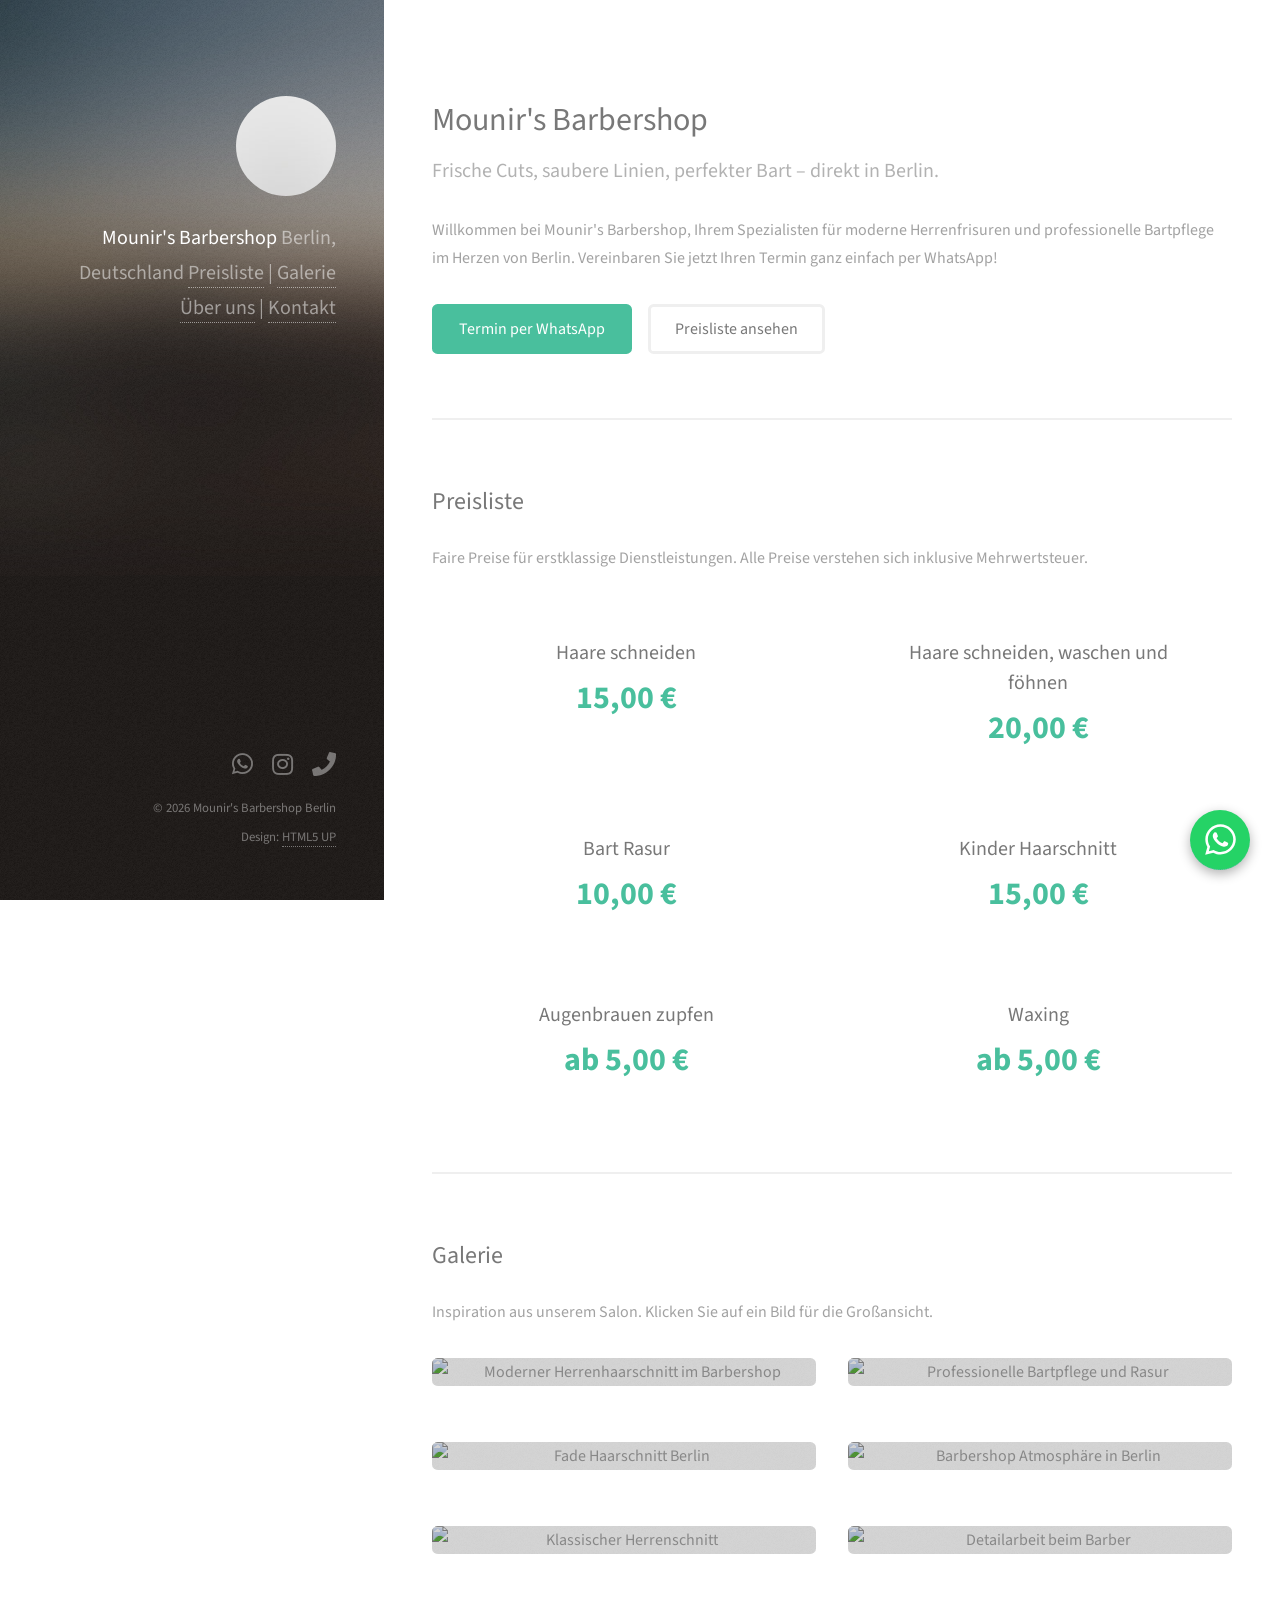
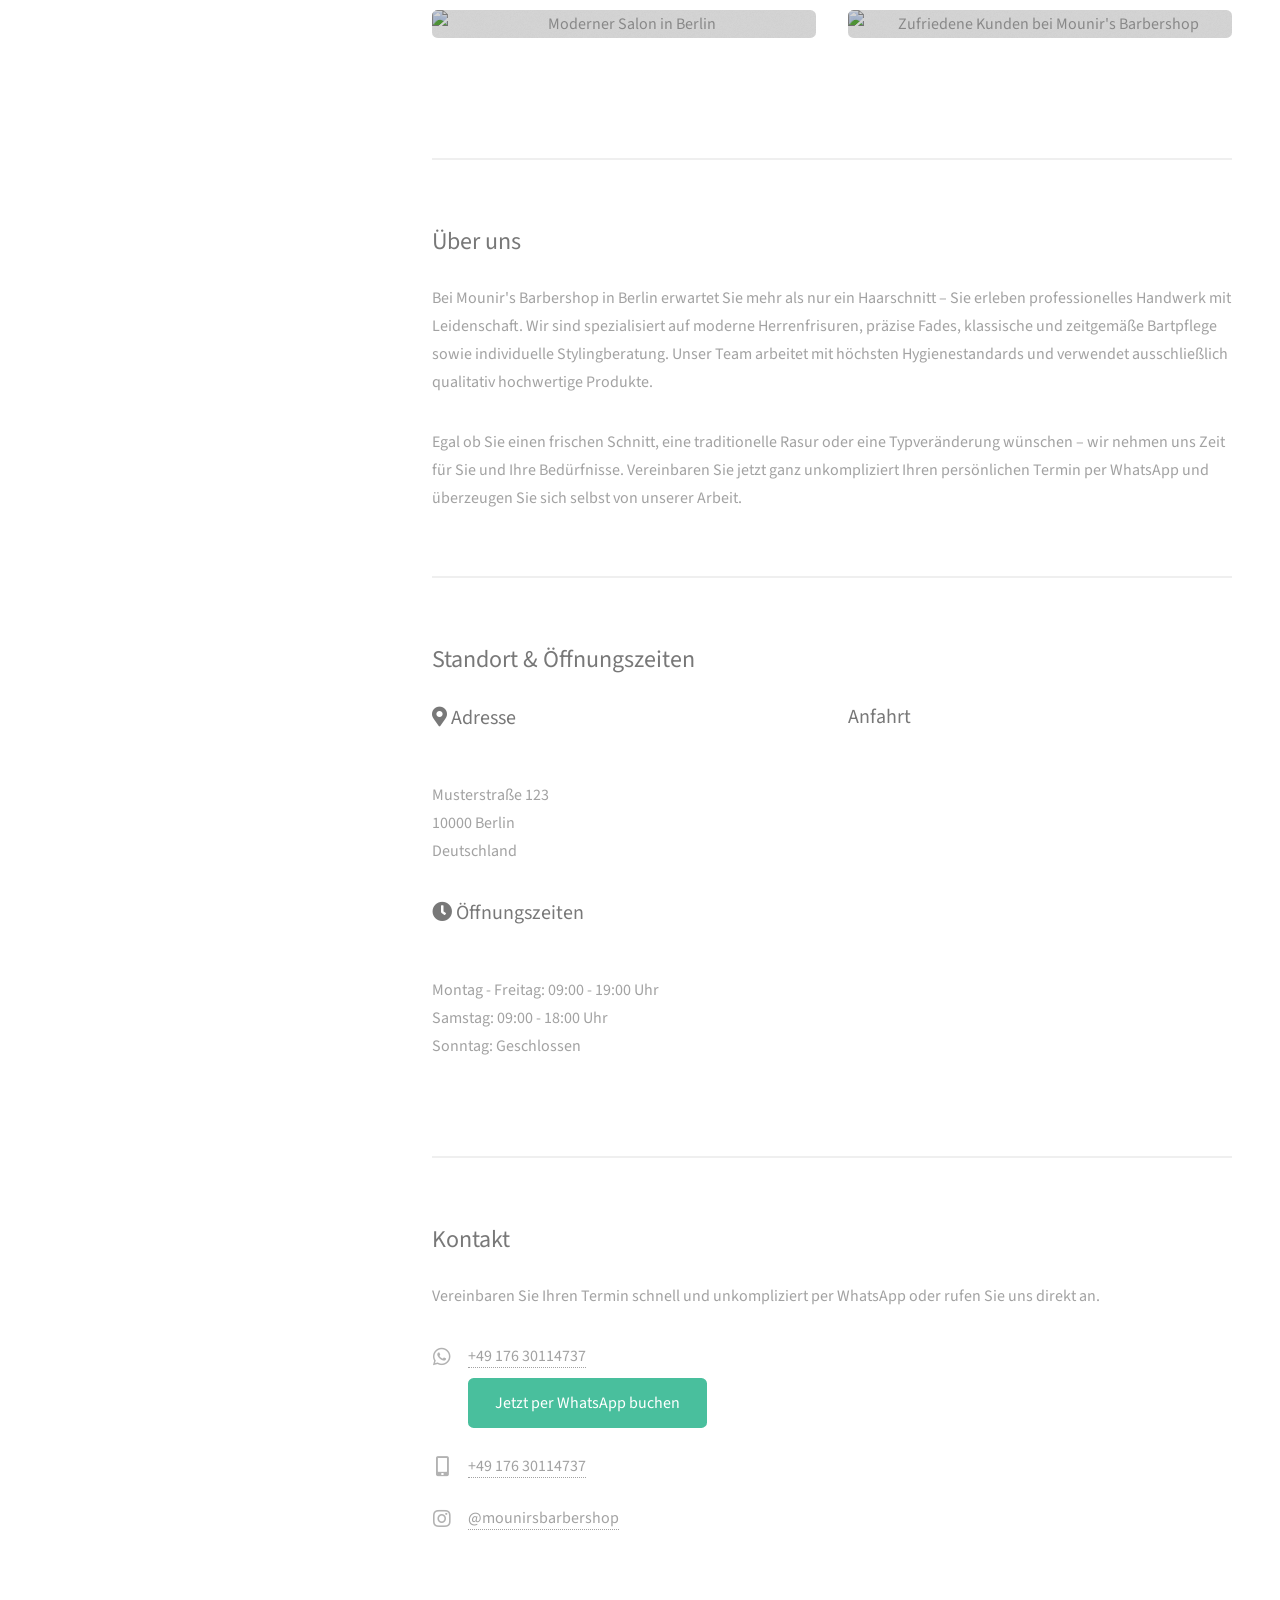
==== html5up-strata/index.html @ 5b87b149 "commit 1" ====
<!DOCTYPE HTML>
<!--
	Strata by HTML5 UP
	html5up.net | @ajlkn
	Free for personal and commercial use under the CCA 3.0 license (html5up.net/license)
-->
<html>
	<head>
		<title>Mounir's Barbershop Berlin | Herrenfriseur & Bartpflege</title>
		<meta charset="utf-8" />
		<meta name="viewport" content="width=device-width, initial-scale=1, user-scalable=no" />
		<meta name="description" content="Mounir's Barbershop in Berlin – Haarschnitt, Fade, Bart Rasur, Augenbrauen & Waxing. Termin bequem per WhatsApp buchen." />
		<link rel="stylesheet" href="assets/css/main.css" />
		<style>
			/* Floating WhatsApp Button */
			.whatsapp-float {
				position: fixed;
				bottom: 30px;
				right: 30px;
				width: 60px;
				height: 60px;
				background-color: #25D366;
				border-radius: 50%;
				box-shadow: 0 4px 12px rgba(0,0,0,0.3);
				display: flex;
				align-items: center;
				justify-content: center;
				z-index: 1000;
				transition: transform 0.3s ease, box-shadow 0.3s ease;
				text-decoration: none;
			}
			.whatsapp-float:hover {
				transform: scale(1.1);
				box-shadow: 0 6px 16px rgba(0,0,0,0.4);
			}
			.whatsapp-float svg {
				width: 35px;
				height: 35px;
				fill: white;
			}
			@media screen and (max-width: 480px) {
				.whatsapp-float {
					bottom: 20px;
					right: 20px;
					width: 55px;
					height: 55px;
				}
				.whatsapp-float svg {
					width: 30px;
					height: 30px;
				}
			}

			/* Lightbox Styles */
			.lightbox {
				display: none;
				position: fixed;
				top: 0;
				left: 0;
				width: 100%;
				height: 100%;
				background-color: rgba(0, 0, 0, 0.95);
				z-index: 9999;
				align-items: center;
				justify-content: center;
			}
			.lightbox.active {
				display: flex;
			}
			.lightbox-content {
				position: relative;
				max-width: 90%;
				max-height: 90%;
			}
			.lightbox-content img {
				width: 100%;
				height: auto;
				max-height: 90vh;
				object-fit: contain;
			}
			.lightbox-close {
				position: absolute;
				top: 20px;
				right: 30px;
				font-size: 40px;
				color: white;
				cursor: pointer;
				z-index: 10000;
				background: none;
				border: none;
				padding: 0;
				line-height: 1;
			}
			.lightbox-close:hover {
				color: #ccc;
			}
			.lightbox-prev, .lightbox-next {
				position: absolute;
				top: 50%;
				transform: translateY(-50%);
				font-size: 40px;
				color: white;
				cursor: pointer;
				background: rgba(0,0,0,0.5);
				border: none;
				padding: 10px 15px;
				z-index: 10000;
			}
			.lightbox-prev:hover, .lightbox-next:hover {
				background: rgba(0,0,0,0.8);
			}
			.lightbox-prev {
				left: 20px;
			}
			.lightbox-next {
				right: 20px;
			}

			/* Price Cards */
			.price-grid {
				display: grid;
				grid-template-columns: repeat(auto-fit, minmax(280px, 1fr));
				gap: 1.5rem;
				margin-top: 2rem;
			}
			.price-card {
				background: rgba(255,255,255,0.05);
				border: 2px solid rgba(255,255,255,0.1);
				padding: 2rem;
				border-radius: 8px;
				transition: transform 0.3s ease, border-color 0.3s ease;
				text-align: center;
			}
			.price-card:hover {
				transform: translateY(-5px);
				border-color: rgba(255,255,255,0.3);
			}
			.price-card h3 {
				margin-bottom: 1rem;
				font-size: 1.25rem;
			}
			.price-card .price {
				font-size: 2rem;
				font-weight: bold;
				color: #49bf9d;
				margin-top: 0.5rem;
			}

			/* Gallery clickable */
			.gallery-item {
				cursor: pointer;
				transition: opacity 0.3s ease;
			}
			.gallery-item:hover {
				opacity: 0.8;
			}
		</style>
	</head>
	<body class="is-preload">

		<!-- Header -->
			<header id="header">
				<div class="inner">
					<a href="#hero" class="image avatar"><img src="images/avatar.jpg" alt="Mounir's Barbershop Logo" /></a>
					<h1><strong>Mounir's Barbershop</strong><br />
					Berlin, Deutschland<br />
					<a href="#preisliste">Preisliste</a> | <a href="#galerie">Galerie</a><br />
					<a href="#ueber-uns">Über uns</a> | <a href="#kontakt">Kontakt</a></h1>
				</div>
			</header>

		<!-- Main -->
			<div id="main">

				<!-- Hero -->
					<section id="hero">
						<header class="major">
							<h2>Mounir's Barbershop</h2>
							<p>Frische Cuts, saubere Linien, perfekter Bart – direkt in Berlin.</p>
						</header>
						<p>Willkommen bei Mounir's Barbershop, Ihrem Spezialisten für moderne Herrenfrisuren und professionelle Bartpflege im Herzen von Berlin. Vereinbaren Sie jetzt Ihren Termin ganz einfach per WhatsApp!</p>
						<ul class="actions">
							<li><a href="https://wa.me/4917630114737?text=Hallo%2C%20ich%20m%C3%B6chte%20einen%20Termin%20bei%20Mounir%27s%20Barbershop%20buchen.%20Bitte%20schlagen%20Sie%20mir%20freie%20Zeiten%20vor." class="button primary" target="_blank" rel="noopener noreferrer">Termin per WhatsApp</a></li>
							<li><a href="#preisliste" class="button">Preisliste ansehen</a></li>
						</ul>
					</section>

			<!-- Preisliste -->
					<section id="preisliste">
						<h2>Preisliste</h2>
						<p>Faire Preise für erstklassige Dienstleistungen. Alle Preise verstehen sich inklusive Mehrwertsteuer.</p>
						<div class="price-grid">
							<div class="price-card">
								<h3>Haare schneiden</h3>
								<div class="price">15,00 €</div>
							</div>
							<div class="price-card">
								<h3>Haare schneiden, waschen und föhnen</h3>
								<div class="price">20,00 €</div>
							</div>
							<div class="price-card">
								<h3>Bart Rasur</h3>
								<div class="price">10,00 €</div>
							</div>
							<div class="price-card">
								<h3>Kinder Haarschnitt</h3>
								<div class="price">15,00 €</div>
							</div>
							<div class="price-card">
								<h3>Augenbrauen zupfen</h3>
								<div class="price">ab 5,00 €</div>
							</div>
							<div class="price-card">
								<h3>Waxing</h3>
								<div class="price">ab 5,00 €</div>
							</div>
						</div>
					</section>

				<!-- Galerie -->
					<section id="galerie">
						<h2>Galerie</h2>
						<p>Inspiration aus unserem Salon. Klicken Sie auf ein Bild für die Großansicht.</p>
						<div class="row">
							<article class="col-6 col-12-xsmall work-item">
								<div class="image fit thumb gallery-item" data-gallery-index="0">
									<img src="images/gallery-1.jpg" alt="Moderner Herrenhaarschnitt im Barbershop" />
								</div>
							</article>
							<article class="col-6 col-12-xsmall work-item">
								<div class="image fit thumb gallery-item" data-gallery-index="1">
									<img src="images/gallery-2.jpg" alt="Professionelle Bartpflege und Rasur" />
								</div>
							</article>
							<article class="col-6 col-12-xsmall work-item">
								<div class="image fit thumb gallery-item" data-gallery-index="2">
									<img src="images/gallery-3.jpg" alt="Fade Haarschnitt Berlin" />
								</div>
							</article>
							<article class="col-6 col-12-xsmall work-item">
								<div class="image fit thumb gallery-item" data-gallery-index="3">
									<img src="images/gallery-4.jpg" alt="Barbershop Atmosphäre in Berlin" />
								</div>
							</article>
							<article class="col-6 col-12-xsmall work-item">
								<div class="image fit thumb gallery-item" data-gallery-index="4">
									<img src="images/gallery-5.jpg" alt="Klassischer Herrenschnitt" />
								</div>
							</article>
							<article class="col-6 col-12-xsmall work-item">
								<div class="image fit thumb gallery-item" data-gallery-index="5">
									<img src="images/gallery-6.jpg" alt="Detailarbeit beim Barber" />
								</div>
							</article>
							<article class="col-6 col-12-xsmall work-item">
								<div class="image fit thumb gallery-item" data-gallery-index="6">
									<img src="images/gallery-7.jpg" alt="Moderner Salon in Berlin" />
								</div>
							</article>
							<article class="col-6 col-12-xsmall work-item">
								<div class="image fit thumb gallery-item" data-gallery-index="7">
									<img src="images/gallery-8.jpg" alt="Zufriedene Kunden bei Mounir's Barbershop" />
								</div>
							</article>
						</div>
					</section>

			<!-- Über uns -->
					<section id="ueber-uns">
						<h2>Über uns</h2>
						<p>Bei Mounir's Barbershop in Berlin erwartet Sie mehr als nur ein Haarschnitt – Sie erleben professionelles Handwerk mit Leidenschaft. Wir sind spezialisiert auf moderne Herrenfrisuren, präzise Fades, klassische und zeitgemäße Bartpflege sowie individuelle Stylingberatung. Unser Team arbeitet mit höchsten Hygienestandards und verwendet ausschließlich qualitativ hochwertige Produkte.</p>
						<p>Egal ob Sie einen frischen Schnitt, eine traditionelle Rasur oder eine Typveränderung wünschen – wir nehmen uns Zeit für Sie und Ihre Bedürfnisse. Vereinbaren Sie jetzt ganz unkompliziert Ihren persönlichen Termin per WhatsApp und überzeugen Sie sich selbst von unserer Arbeit.</p>
					</section>

				<!-- Standort & Öffnungszeiten -->
					<section id="standort">
						<h2>Standort & Öffnungszeiten</h2>
						<div class="row">
							<div class="col-6 col-12-small">
								<h3><i class="icon solid fa-map-marker-alt"></i> Adresse</h3>
								<p>
									<!-- TODO: Adresse hier einfügen --><br />
									Musterstraße 123<br />
									10000 Berlin<br />
									Deutschland
								</p>
								<h3><i class="icon solid fa-clock"></i> Öffnungszeiten</h3>
								<p>
									<!-- TODO: Öffnungszeiten hier einfügen --><br />
									Montag - Freitag: 09:00 - 19:00 Uhr<br />
									Samstag: 09:00 - 18:00 Uhr<br />
									Sonntag: Geschlossen
								</p>
							</div>
							<div class="col-6 col-12-small">
								<h3>Anfahrt</h3>
								<!-- TODO: Google Maps iframe src hier einfügen -->
								<iframe 
									src="" 
									width="100%" 
									height="300" 
									style="border:0;" 
									allowfullscreen="" 
									loading="lazy" 
									referrerpolicy="no-referrer-when-downgrade">
								</iframe>
							</div>
						</div>
					</section>

			<!-- Kontakt -->
					<section id="kontakt">
						<h2>Kontakt</h2>
						<p>Vereinbaren Sie Ihren Termin schnell und unkompliziert per WhatsApp oder rufen Sie uns direkt an.</p>
						<div class="row">
							<div class="col-12">
								<ul class="labeled-icons">
									<li>
										<h3 class="icon brands fa-whatsapp"><span class="label">WhatsApp</span></h3>
										<a href="https://wa.me/4917630114737?text=Hallo%2C%20ich%20m%C3%B6chte%20einen%20Termin%20bei%20Mounir%27s%20Barbershop%20buchen.%20Bitte%20schlagen%20Sie%20mir%20freie%20Zeiten%20vor." target="_blank" rel="noopener noreferrer">+49 176 30114737</a>
										<br />
										<a href="https://wa.me/4917630114737?text=Hallo%2C%20ich%20m%C3%B6chte%20einen%20Termin%20bei%20Mounir%27s%20Barbershop%20buchen.%20Bitte%20schlagen%20Sie%20mir%20freie%20Zeiten%20vor." class="button primary" target="_blank" rel="noopener noreferrer" style="margin-top: 0.5rem;">Jetzt per WhatsApp buchen</a>
									</li>
									<li>
										<h3 class="icon solid fa-mobile-alt"><span class="label">Telefon</span></h3>
										<a href="tel:+4917630114737">+49 176 30114737</a>
									</li>
									<li>
										<h3 class="icon brands fa-instagram"><span class="label">Instagram</span></h3>
										<a href="#" target="_blank" rel="noopener noreferrer">@mounirsbarbershop</a>
										<!-- TODO: Instagram-Link einfügen -->
									</li>
								</ul>
							</div>
						</div>
					</section>

				<!-- Four -->
				<!--
					<section id="four">
						<h2>Elements</h2>

						<section>
							<h4>Text</h4>
							<p>This is <b>bold</b> and this is <strong>strong</strong>. This is <i>italic</i> and this is <em>emphasized</em>.
							This is <sup>superscript</sup> text and this is <sub>subscript</sub> text.
							This is <u>underlined</u> and this is code: <code>for (;;) { ... }</code>. Finally, <a href="#">this is a link</a>.</p>
							<hr />
							<header>
								<h4>Heading with a Subtitle</h4>
								<p>Lorem ipsum dolor sit amet nullam id egestas urna aliquam</p>
							</header>
							<p>Nunc lacinia ante nunc ac lobortis. Interdum adipiscing gravida odio porttitor sem non mi integer non faucibus ornare mi ut ante amet placerat aliquet. Volutpat eu sed ante lacinia sapien lorem accumsan varius montes viverra nibh in adipiscing blandit tempus accumsan.</p>
							<header>
								<h5>Heading with a Subtitle</h5>
								<p>Lorem ipsum dolor sit amet nullam id egestas urna aliquam</p>
							</header>
							<p>Nunc lacinia ante nunc ac lobortis. Interdum adipiscing gravida odio porttitor sem non mi integer non faucibus ornare mi ut ante amet placerat aliquet. Volutpat eu sed ante lacinia sapien lorem accumsan varius montes viverra nibh in adipiscing blandit tempus accumsan.</p>
							<hr />
							<h2>Heading Level 2</h2>
							<h3>Heading Level 3</h3>
							<h4>Heading Level 4</h4>
							<h5>Heading Level 5</h5>
							<h6>Heading Level 6</h6>
							<hr />
							<h5>Blockquote</h5>
							<blockquote>Fringilla nisl. Donec accumsan interdum nisi, quis tincidunt felis sagittis eget tempus euismod. Vestibulum ante ipsum primis in faucibus vestibulum. Blandit adipiscing eu felis iaculis volutpat ac adipiscing accumsan faucibus. Vestibulum ante ipsum primis in faucibus lorem ipsum dolor sit amet nullam adipiscing eu felis.</blockquote>
							<h5>Preformatted</h5>
							<pre><code>i = 0;

while (!deck.isInOrder()) {
print 'Iteration ' + i;
deck.shuffle();
i++;
}

print 'It took ' + i + ' iterations to sort the deck.';</code></pre>
						</section>

						<section>
							<h4>Lists</h4>
							<div class="row">
								<div class="col-6 col-12-xsmall">
									<h5>Unordered</h5>
									<ul>
										<li>Dolor pulvinar etiam magna etiam.</li>
										<li>Sagittis adipiscing lorem eleifend.</li>
										<li>Felis enim feugiat dolore viverra.</li>
									</ul>
									<h5>Alternate</h5>
									<ul class="alt">
										<li>Dolor pulvinar etiam magna etiam.</li>
										<li>Sagittis adipiscing lorem eleifend.</li>
										<li>Felis enim feugiat dolore viverra.</li>
									</ul>
								</div>
								<div class="col-6 col-12-xsmall">
									<h5>Ordered</h5>
									<ol>
										<li>Dolor pulvinar etiam magna etiam.</li>
										<li>Etiam vel felis at lorem sed viverra.</li>
										<li>Felis enim feugiat dolore viverra.</li>
										<li>Dolor pulvinar etiam magna etiam.</li>
										<li>Etiam vel felis at lorem sed viverra.</li>
										<li>Felis enim feugiat dolore viverra.</li>
									</ol>
									<h5>Icons</h5>
									<ul class="icons">
										<li><a href="#" class="icon brands fa-twitter"><span class="label">Twitter</span></a></li>
										<li><a href="#" class="icon brands fa-facebook-f"><span class="label">Facebook</span></a></li>
										<li><a href="#" class="icon brands fa-instagram"><span class="label">Instagram</span></a></li>
										<li><a href="#" class="icon brands fa-github"><span class="label">Github</span></a></li>
										<li><a href="#" class="icon brands fa-dribbble"><span class="label">Dribbble</span></a></li>
										<li><a href="#" class="icon brands fa-tumblr"><span class="label">Tumblr</span></a></li>
									</ul>
								</div>
							</div>
							<h5>Actions</h5>
							<ul class="actions">
								<li><a href="#" class="button primary">Default</a></li>
								<li><a href="#" class="button">Default</a></li>
							</ul>
							<ul class="actions small">
								<li><a href="#" class="button primary small">Small</a></li>
								<li><a href="#" class="button small">Small</a></li>
							</ul>
							<div class="row">
								<div class="col-6 col-12-small">
									<ul class="actions stacked">
										<li><a href="#" class="button primary">Default</a></li>
										<li><a href="#" class="button">Default</a></li>
									</ul>
								</div>
								<div class="col-6 col-12-small">
									<ul class="actions stacked">
										<li><a href="#" class="button primary small">Small</a></li>
										<li><a href="#" class="button small">Small</a></li>
									</ul>
								</div>
								<div class="col-6 col-12-small">
									<ul class="actions stacked">
										<li><a href="#" class="button primary fit">Default</a></li>
										<li><a href="#" class="button fit">Default</a></li>
									</ul>
								</div>
								<div class="col-6 col-12-small">
									<ul class="actions stacked">
										<li><a href="#" class="button primary small fit">Small</a></li>
										<li><a href="#" class="button small fit">Small</a></li>
									</ul>
								</div>
							</div>
						</section>

						<section>
							<h4>Table</h4>
							<h5>Default</h5>
							<div class="table-wrapper">
								<table>
									<thead>
										<tr>
											<th>Name</th>
											<th>Description</th>
											<th>Price</th>
										</tr>
									</thead>
									<tbody>
										<tr>
											<td>Item One</td>
											<td>Ante turpis integer aliquet porttitor.</td>
											<td>29.99</td>
										</tr>
										<tr>
											<td>Item Two</td>
											<td>Vis ac commodo adipiscing arcu aliquet.</td>
											<td>19.99</td>
										</tr>
										<tr>
											<td>Item Three</td>
											<td> Morbi faucibus arcu accumsan lorem.</td>
											<td>29.99</td>
										</tr>
										<tr>
											<td>Item Four</td>
											<td>Vitae integer tempus condimentum.</td>
											<td>19.99</td>
										</tr>
										<tr>
											<td>Item Five</td>
											<td>Ante turpis integer aliquet porttitor.</td>
											<td>29.99</td>
										</tr>
									</tbody>
									<tfoot>
										<tr>
											<td colspan="2"></td>
											<td>100.00</td>
										</tr>
									</tfoot>
								</table>
							</div>

							<h5>Alternate</h5>
							<div class="table-wrapper">
								<table class="alt">
									<thead>
										<tr>
											<th>Name</th>
											<th>Description</th>
											<th>Price</th>
										</tr>
									</thead>
									<tbody>
										<tr>
											<td>Item One</td>
											<td>Ante turpis integer aliquet porttitor.</td>
											<td>29.99</td>
										</tr>
										<tr>
											<td>Item Two</td>
											<td>Vis ac commodo adipiscing arcu aliquet.</td>
											<td>19.99</td>
										</tr>
										<tr>
											<td>Item Three</td>
											<td> Morbi faucibus arcu accumsan lorem.</td>
											<td>29.99</td>
										</tr>
										<tr>
											<td>Item Four</td>
											<td>Vitae integer tempus condimentum.</td>
											<td>19.99</td>
										</tr>
										<tr>
											<td>Item Five</td>
											<td>Ante turpis integer aliquet porttitor.</td>
											<td>29.99</td>
										</tr>
									</tbody>
									<tfoot>
										<tr>
											<td colspan="2"></td>
											<td>100.00</td>
										</tr>
									</tfoot>
								</table>
							</div>
						</section>

						<section>
							<h4>Buttons</h4>
							<ul class="actions">
								<li><a href="#" class="button primary">Primary</a></li>
								<li><a href="#" class="button">Default</a></li>
							</ul>
							<ul class="actions">
								<li><a href="#" class="button large">Large</a></li>
								<li><a href="#" class="button">Default</a></li>
								<li><a href="#" class="button small">Small</a></li>
							</ul>
							<ul class="actions fit">
								<li><a href="#" class="button primary fit">Fit</a></li>
								<li><a href="#" class="button fit">Fit</a></li>
							</ul>
							<ul class="actions fit small">
								<li><a href="#" class="button primary fit small">Fit + Small</a></li>
								<li><a href="#" class="button fit small">Fit + Small</a></li>
							</ul>
							<ul class="actions">
								<li><a href="#" class="button primary icon solid fa-download">Icon</a></li>
								<li><a href="#" class="button icon solid fa-download">Icon</a></li>
							</ul>
							<ul class="actions">
								<li><span class="button primary disabled">Primary</span></li>
								<li><span class="button disabled">Default</span></li>
							</ul>
						</section>

						<section>
							<h4>Form</h4>
							<form method="post" action="#">
								<div class="row gtr-uniform gtr-50">
									<div class="col-6 col-12-xsmall">
										<input type="text" name="demo-name" id="demo-name" value="" placeholder="Name" />
									</div>
									<div class="col-6 col-12-xsmall">
										<input type="email" name="demo-email" id="demo-email" value="" placeholder="Email" />
									</div>
									<div class="col-12">
										<select name="demo-category" id="demo-category">
											<option value="">- Category -</option>
											<option value="1">Manufacturing</option>
											<option value="1">Shipping</option>
											<option value="1">Administration</option>
											<option value="1">Human Resources</option>
										</select>
									</div>
									<div class="col-4 col-12-small">
										<input type="radio" id="demo-priority-low" name="demo-priority" checked>
										<label for="demo-priority-low">Low Priority</label>
									</div>
									<div class="col-4 col-12-small">
										<input type="radio" id="demo-priority-normal" name="demo-priority">
										<label for="demo-priority-normal">Normal Priority</label>
									</div>
									<div class="col-4 col-12-small">
										<input type="radio" id="demo-priority-high" name="demo-priority">
										<label for="demo-priority-high">High Priority</label>
									</div>
									<div class="col-6 col-12-small">
										<input type="checkbox" id="demo-copy" name="demo-copy">
										<label for="demo-copy">Email me a copy of this message</label>
									</div>
									<div class="col-6 col-12-small">
										<input type="checkbox" id="demo-human" name="demo-human" checked>
										<label for="demo-human">I am a human and not a robot</label>
									</div>
									<div class="col-12">
										<textarea name="demo-message" id="demo-message" placeholder="Enter your message" rows="6"></textarea>
									</div>
									<div class="col-12">
										<ul class="actions">
											<li><input type="submit" value="Send Message" class="primary" /></li>
											<li><input type="reset" value="Reset" /></li>
										</ul>
									</div>
								</div>
							</form>
						</section>

						<section>
							<h4>Image</h4>
							<h5>Fit</h5>
							<div class="box alt">
								<div class="row gtr-50 gtr-uniform">
									<div class="col-12"><span class="image fit"><img src="images/fulls/05.jpg" alt="" /></span></div>
									<div class="col-4"><span class="image fit"><img src="images/thumbs/01.jpg" alt="" /></span></div>
									<div class="col-4"><span class="image fit"><img src="images/thumbs/02.jpg" alt="" /></span></div>
									<div class="col-4"><span class="image fit"><img src="images/thumbs/03.jpg" alt="" /></span></div>
									<div class="col-4"><span class="image fit"><img src="images/thumbs/04.jpg" alt="" /></span></div>
									<div class="col-4"><span class="image fit"><img src="images/thumbs/05.jpg" alt="" /></span></div>
									<div class="col-4"><span class="image fit"><img src="images/thumbs/06.jpg" alt="" /></span></div>
									<div class="col-4"><span class="image fit"><img src="images/thumbs/03.jpg" alt="" /></span></div>
									<div class="col-4"><span class="image fit"><img src="images/thumbs/02.jpg" alt="" /></span></div>
									<div class="col-4"><span class="image fit"><img src="images/thumbs/01.jpg" alt="" /></span></div>
								</div>
							</div>
							<h5>Left &amp; Right</h5>
							<p><span class="image left"><img src="images/avatar.jpg" alt="" /></span>Fringilla nisl. Donec accumsan interdum nisi, quis tincidunt felis sagittis eget. tempus euismod. Vestibulum ante ipsum primis in faucibus vestibulum. Blandit adipiscing eu felis iaculis volutpat ac adipiscing accumsan eu faucibus. Integer ac pellentesque praesent tincidunt felis sagittis eget. tempus euismod. Vestibulum ante ipsum primis in faucibus vestibulum. Blandit adipiscing eu felis iaculis volutpat ac adipiscing accumsan eu faucibus. Integer ac pellentesque praesent. Donec accumsan interdum nisi, quis tincidunt felis sagittis eget. tempus euismod. Vestibulum ante ipsum primis in faucibus vestibulum. Blandit adipiscing eu felis iaculis volutpat ac adipiscing accumsan eu faucibus. Integer ac pellentesque praesent tincidunt felis sagittis eget. tempus euismod. Vestibulum ante ipsum primis in faucibus vestibulum. Blandit adipiscing eu felis iaculis volutpat ac adipiscing accumsan eu faucibus. Integer ac pellentesque praesent.</p>
							<p><span class="image right"><img src="images/avatar.jpg" alt="" /></span>Fringilla nisl. Donec accumsan interdum nisi, quis tincidunt felis sagittis eget. tempus euismod. Vestibulum ante ipsum primis in faucibus vestibulum. Blandit adipiscing eu felis iaculis volutpat ac adipiscing accumsan eu faucibus. Integer ac pellentesque praesent tincidunt felis sagittis eget. tempus euismod. Vestibulum ante ipsum primis in faucibus vestibulum. Blandit adipiscing eu felis iaculis volutpat ac adipiscing accumsan eu faucibus. Integer ac pellentesque praesent. Donec accumsan interdum nisi, quis tincidunt felis sagittis eget. tempus euismod. Vestibulum ante ipsum primis in faucibus vestibulum. Blandit adipiscing eu felis iaculis volutpat ac adipiscing accumsan eu faucibus. Integer ac pellentesque praesent tincidunt felis sagittis eget. tempus euismod. Vestibulum ante ipsum primis in faucibus vestibulum. Blandit adipiscing eu felis iaculis volutpat ac adipiscing accumsan eu faucibus. Integer ac pellentesque praesent.</p>
						</section>

					</section>
				-->

			</div>

		<!-- Floating WhatsApp Button -->
			<a href="https://wa.me/4917630114737?text=Hallo%2C%20ich%20m%C3%B6chte%20einen%20Termin%20bei%20Mounir%27s%20Barbershop%20buchen.%20Bitte%20schlagen%20Sie%20mir%20freie%20Zeiten%20vor." 
			   class="whatsapp-float" 
			   target="_blank" 
			   rel="noopener noreferrer"
			   aria-label="WhatsApp Chat öffnen">
				<svg xmlns="http://www.w3.org/2000/svg" viewBox="0 0 448 512">
					<path d="M380.9 97.1C339 55.1 283.2 32 223.9 32c-122.4 0-222 99.6-222 222 0 39.1 10.2 77.3 29.6 111L0 480l117.7-30.9c32.4 17.7 68.9 27 106.1 27h.1c122.3 0 224.1-99.6 224.1-222 0-59.3-25.2-115-67.1-157zm-157 341.6c-33.2 0-65.7-8.9-94-25.7l-6.7-4-69.8 18.3L72 359.2l-4.4-7c-18.5-29.4-28.2-63.3-28.2-98.2 0-101.7 82.8-184.5 184.6-184.5 49.3 0 95.6 19.2 130.4 54.1 34.8 34.9 56.2 81.2 56.1 130.5 0 101.8-84.9 184.6-186.6 184.6zm101.2-138.2c-5.5-2.8-32.8-16.2-37.9-18-5.1-1.9-8.8-2.8-12.5 2.8-3.7 5.6-14.3 18-17.6 21.8-3.2 3.7-6.5 4.2-12 1.4-32.6-16.3-54-29.1-75.5-66-5.7-9.8 5.7-9.1 16.3-30.3 1.8-3.7.9-6.9-.5-9.7-1.4-2.8-12.5-30.1-17.1-41.2-4.5-10.8-9.1-9.3-12.5-9.5-3.2-.2-6.9-.2-10.6-.2-3.7 0-9.7 1.4-14.8 6.9-5.1 5.6-19.4 19-19.4 46.3 0 27.3 19.9 53.7 22.6 57.4 2.8 3.7 39.1 59.7 94.8 83.8 35.2 15.2 49 16.5 66.6 13.9 10.7-1.6 32.8-13.4 37.4-26.4 4.6-13 4.6-24.1 3.2-26.4-1.3-2.5-5-3.9-10.5-6.6z"/>
				</svg>
			</a>

		<!-- Lightbox -->
			<div id="lightbox" class="lightbox">
				<button class="lightbox-close" aria-label="Schließen">&times;</button>
				<button class="lightbox-prev" aria-label="Vorheriges Bild">&lsaquo;</button>
				<button class="lightbox-next" aria-label="Nächstes Bild">&rsaquo;</button>
				<div class="lightbox-content">
					<img id="lightbox-img" src="" alt="" />
				</div>
			</div>

		<!-- Footer -->
			<footer id="footer">
				<div class="inner">
					<ul class="icons">
						<li><a href="https://wa.me/4917630114737" class="icon brands fa-whatsapp" target="_blank" rel="noopener noreferrer"><span class="label">WhatsApp</span></a></li>
						<li><a href="#" class="icon brands fa-instagram" target="_blank" rel="noopener noreferrer"><span class="label">Instagram</span></a></li>
						<li><a href="tel:+4917630114737" class="icon solid fa-phone"><span class="label">Telefon</span></a></li>
					</ul>
					<ul class="copyright">
						<li>&copy; 2026 Mounir's Barbershop Berlin</li><li>Design: <a href="http://html5up.net">HTML5 UP</a></li>
					</ul>
				</div>
			</footer>

		<!-- Scripts -->
			<script src="assets/js/jquery.min.js"></script>
			<script src="assets/js/jquery.poptrox.min.js"></script>
			<script src="assets/js/browser.min.js"></script>
			<script src="assets/js/breakpoints.min.js"></script>
			<script src="assets/js/util.js"></script>
			<script src="assets/js/main.js"></script>
			
			<!-- Lightbox Script -->
			<script>
				(function() {
					// Lightbox functionality
					const lightbox = document.getElementById('lightbox');
					const lightboxImg = document.getElementById('lightbox-img');
					const closeBtn = document.querySelector('.lightbox-close');
					const prevBtn = document.querySelector('.lightbox-prev');
					const nextBtn = document.querySelector('.lightbox-next');
					const galleryItems = document.querySelectorAll('.gallery-item');
					let currentIndex = 0;

					// Gallery image sources
					const images = [
						'images/gallery-1.jpg',
						'images/gallery-2.jpg',
						'images/gallery-3.jpg',
						'images/gallery-4.jpg',
						'images/gallery-5.jpg',
						'images/gallery-6.jpg',
						'images/gallery-7.jpg',
						'images/gallery-8.jpg'
					];

					const alts = [
						'Moderner Herrenhaarschnitt im Barbershop',
						'Professionelle Bartpflege und Rasur',
						'Fade Haarschnitt Berlin',
						'Barbershop Atmosphäre in Berlin',
						'Klassischer Herrenschnitt',
						'Detailarbeit beim Barber',
						'Moderner Salon in Berlin',
						'Zufriedene Kunden bei Mounir\'s Barbershop'
					];

					function openLightbox(index) {
						currentIndex = index;
						lightboxImg.src = images[currentIndex];
						lightboxImg.alt = alts[currentIndex];
						lightbox.classList.add('active');
						document.body.style.overflow = 'hidden';
					}

					function closeLightbox() {
						lightbox.classList.remove('active');
						document.body.style.overflow = '';
					}

					function showNext() {
						currentIndex = (currentIndex + 1) % images.length;
						lightboxImg.src = images[currentIndex];
						lightboxImg.alt = alts[currentIndex];
					}

					function showPrev() {
						currentIndex = (currentIndex - 1 + images.length) % images.length;
						lightboxImg.src = images[currentIndex];
						lightboxImg.alt = alts[currentIndex];
					}

					// Event listeners
					galleryItems.forEach(function(item) {
						item.addEventListener('click', function() {
							const index = parseInt(this.getAttribute('data-gallery-index'));
							openLightbox(index);
						});
					});

					closeBtn.addEventListener('click', closeLightbox);
					nextBtn.addEventListener('click', showNext);
					prevBtn.addEventListener('click', showPrev);

					// Close on background click
					lightbox.addEventListener('click', function(e) {
						if (e.target === lightbox) {
							closeLightbox();
						}
					});

					// Keyboard navigation
					document.addEventListener('keydown', function(e) {
						if (!lightbox.classList.contains('active')) return;
						
						if (e.key === 'Escape') {
							closeLightbox();
						} else if (e.key === 'ArrowRight') {
							showNext();
						} else if (e.key === 'ArrowLeft') {
							showPrev();
						}
					});

					// Touch support for mobile swipe
					let touchStartX = 0;
					let touchEndX = 0;

					lightbox.addEventListener('touchstart', function(e) {
						touchStartX = e.changedTouches[0].screenX;
					});

					lightbox.addEventListener('touchend', function(e) {
						touchEndX = e.changedTouches[0].screenX;
						handleSwipe();
					});

					function handleSwipe() {
						if (touchEndX < touchStartX - 50) {
							showNext();
						} else if (touchEndX > touchStartX + 50) {
							showPrev();
						}
					}
				})();
			</script>

	</body>
</html>
---- html5up-strata/assets/css/main.css ----
@import url("fontawesome-all.min.css");
@import url("https://fonts.googleapis.com/css?family=Source+Sans+Pro:400,400italic");

/*
	Strata by HTML5 UP
	html5up.net | @ajlkn
	Free for personal and commercial use under the CCA 3.0 license (html5up.net/license)
*/

html, body, div, span, applet, object,
iframe, h1, h2, h3, h4, h5, h6, p, blockquote,
pre, a, abbr, acronym, address, big, cite,
code, del, dfn, em, img, ins, kbd, q, s, samp,
small, strike, strong, sub, sup, tt, var, b,
u, i, center, dl, dt, dd, ol, ul, li, fieldset,
form, label, legend, table, caption, tbody,
tfoot, thead, tr, th, td, article, aside,
canvas, details, embed, figure, figcaption,
footer, header, hgroup, menu, nav, output, ruby,
section, summary, time, mark, audio, video {
	margin: 0;
	padding: 0;
	border: 0;
	font-size: 100%;
	font: inherit;
	vertical-align: baseline;}

article, aside, details, figcaption, figure,
footer, header, hgroup, menu, nav, section {
	display: block;}

body {
	line-height: 1;
}

ol, ul {
	list-style: none;
}

blockquote, q {
	quotes: none;
}

	blockquote:before, blockquote:after, q:before, q:after {
		content: '';
		content: none;
	}

table {
	border-collapse: collapse;
	border-spacing: 0;
}

body {
	-webkit-text-size-adjust: none;
}

mark {
	background-color: transparent;
	color: inherit;
}

input::-moz-focus-inner {
	border: 0;
	padding: 0;
}

input, select, textarea {
	-moz-appearance: none;
	-webkit-appearance: none;
	-ms-appearance: none;
	appearance: none;
}

/* Basic */

	html {
		box-sizing: border-box;
	}

	*, *:before, *:after {
		box-sizing: inherit;
	}

	body {
		background: #fff;
	}

		body.is-preload *, body.is-preload *:before, body.is-preload *:after {
			-moz-animation: none !important;
			-webkit-animation: none !important;
			-ms-animation: none !important;
			animation: none !important;
			-moz-transition: none !important;
			-webkit-transition: none !important;
			-ms-transition: none !important;
			transition: none !important;
		}

	body, input, select, textarea {
		color: #a2a2a2;
		font-family: "Source Sans Pro", Helvetica, sans-serif;
		font-size: 16pt;
		font-weight: 400;
		line-height: 1.75em;
	}

	a {
		-moz-transition: color 0.2s ease-in-out, border-color 0.2s ease-in-out;
		-webkit-transition: color 0.2s ease-in-out, border-color 0.2s ease-in-out;
		-ms-transition: color 0.2s ease-in-out, border-color 0.2s ease-in-out;
		transition: color 0.2s ease-in-out, border-color 0.2s ease-in-out;
		border-bottom: dotted 1px;
		color: #49bf9d;
		text-decoration: none;
	}

		a:hover {
			border-bottom-color: transparent;
			color: #49bf9d !important;
			text-decoration: none;
		}

	strong, b {
		color: #787878;
		font-weight: 400;
	}

	em, i {
		font-style: italic;
	}

	p {
		margin: 0 0 2em 0;
	}

	h1, h2, h3, h4, h5, h6 {
		color: #787878;
		font-weight: 400;
		line-height: 1em;
		margin: 0 0 1em 0;
	}

		h1 a, h2 a, h3 a, h4 a, h5 a, h6 a {
			color: inherit;
			text-decoration: none;
		}

	h1 {
		font-size: 2em;
		line-height: 1.5em;
	}

	h2 {
		font-size: 1.5em;
		line-height: 1.5em;
	}

	h3 {
		font-size: 1.25em;
		line-height: 1.5em;
	}

	h4 {
		font-size: 1.1em;
		line-height: 1.5em;
	}

	h5 {
		font-size: 0.9em;
		line-height: 1.5em;
	}

	h6 {
		font-size: 0.7em;
		line-height: 1.5em;
	}

	sub {
		font-size: 0.8em;
		position: relative;
		top: 0.5em;
	}

	sup {
		font-size: 0.8em;
		position: relative;
		top: -0.5em;
	}

	hr {
		border: 0;
		border-bottom: solid 2px #efefef;
		margin: 2em 0;
	}

		hr.major {
			margin: 3em 0;
		}

	blockquote {
		border-left: solid 6px #efefef;
		font-style: italic;
		margin: 0 0 2em 0;
		padding: 0.5em 0 0.5em 1.5em;
	}

	code {
		background: #f7f7f7;
		border-radius: 0.35em;
		border: solid 2px #efefef;
		font-family: "Courier New", monospace;
		font-size: 0.9em;
		margin: 0 0.25em;
		padding: 0.25em 0.65em;
	}

	pre {
		-webkit-overflow-scrolling: touch;
		font-family: "Courier New", monospace;
		font-size: 0.9em;
		margin: 0 0 2em 0;
	}

		pre code {
			display: block;
			line-height: 1.75em;
			padding: 1em 1.5em;
			overflow-x: auto;
		}

	.align-left {
		text-align: left;
	}

	.align-center {
		text-align: center;
	}

	.align-right {
		text-align: right;
	}

/* Container */

	.container {
		margin: 0 auto;
		max-width: calc(100% - 4em);
		width: 100%;
	}

		.container.xsmall {
			width: 25%;
		}

		.container.small {
			width: 50%;
		}

		.container.medium {
			width: 75%;
		}

		.container.large {
			width: 125%;
		}

		.container.xlarge {
			width: 150%;
		}

		.container.max {
			width: 100%;
		}

		@media screen and (max-width: 980px) {

			.container {
				width: 100% !important;
				max-width: 100% !important;
			}

		}

		@media screen and (max-width: 480px) {

			.container {
				max-width: calc(100% - 3em);
			}

		}

/* Row */

	.row {
		display: flex;
		flex-wrap: wrap;
		box-sizing: border-box;
		align-items: stretch;
	}

		.row > * {
			box-sizing: border-box;
		}

		.row.gtr-uniform > * > :last-child {
			margin-bottom: 0;
		}

		.row.aln-left {
			justify-content: flex-start;
		}

		.row.aln-center {
			justify-content: center;
		}

		.row.aln-right {
			justify-content: flex-end;
		}

		.row.aln-top {
			align-items: flex-start;
		}

		.row.aln-middle {
			align-items: center;
		}

		.row.aln-bottom {
			align-items: flex-end;
		}

		.row > .imp {
			order: -1;
		}

		.row > .col-1 {
			width: 8.33333%;
		}

		.row > .off-1 {
			margin-left: 8.33333%;
		}

		.row > .col-2 {
			width: 16.66667%;
		}

		.row > .off-2 {
			margin-left: 16.66667%;
		}

		.row > .col-3 {
			width: 25%;
		}

		.row > .off-3 {
			margin-left: 25%;
		}

		.row > .col-4 {
			width: 33.33333%;
		}

		.row > .off-4 {
			margin-left: 33.33333%;
		}

		.row > .col-5 {
			width: 41.66667%;
		}

		.row > .off-5 {
			margin-left: 41.66667%;
		}

		.row > .col-6 {
			width: 50%;
		}

		.row > .off-6 {
			margin-left: 50%;
		}

		.row > .col-7 {
			width: 58.33333%;
		}

		.row > .off-7 {
			margin-left: 58.33333%;
		}

		.row > .col-8 {
			width: 66.66667%;
		}

		.row > .off-8 {
			margin-left: 66.66667%;
		}

		.row > .col-9 {
			width: 75%;
		}

		.row > .off-9 {
			margin-left: 75%;
		}

		.row > .col-10 {
			width: 83.33333%;
		}

		.row > .off-10 {
			margin-left: 83.33333%;
		}

		.row > .col-11 {
			width: 91.66667%;
		}

		.row > .off-11 {
			margin-left: 91.66667%;
		}

		.row > .col-12 {
			width: 100%;
		}

		.row > .off-12 {
			margin-left: 100%;
		}

		.row.gtr-0 {
			margin-top: 0;
			margin-left: 0em;
		}

			.row.gtr-0 > * {
				padding: 0 0 0 0em;
			}

			.row.gtr-0.gtr-uniform {
				margin-top: 0em;
			}

				.row.gtr-0.gtr-uniform > * {
					padding-top: 0em;
				}

		.row.gtr-25 {
			margin-top: 0;
			margin-left: -0.625em;
		}

			.row.gtr-25 > * {
				padding: 0 0 0 0.625em;
			}

			.row.gtr-25.gtr-uniform {
				margin-top: -0.625em;
			}

				.row.gtr-25.gtr-uniform > * {
					padding-top: 0.625em;
				}

		.row.gtr-50 {
			margin-top: 0;
			margin-left: -1.25em;
		}

			.row.gtr-50 > * {
				padding: 0 0 0 1.25em;
			}

			.row.gtr-50.gtr-uniform {
				margin-top: -1.25em;
			}

				.row.gtr-50.gtr-uniform > * {
					padding-top: 1.25em;
				}

		.row {
			margin-top: 0;
			margin-left: -2.5em;
		}

			.row > * {
				padding: 0 0 0 2.5em;
			}

			.row.gtr-uniform {
				margin-top: -2.5em;
			}

				.row.gtr-uniform > * {
					padding-top: 2.5em;
				}

		.row.gtr-150 {
			margin-top: 0;
			margin-left: -3.75em;
		}

			.row.gtr-150 > * {
				padding: 0 0 0 3.75em;
			}

			.row.gtr-150.gtr-uniform {
				margin-top: -3.75em;
			}

				.row.gtr-150.gtr-uniform > * {
					padding-top: 3.75em;
				}

		.row.gtr-200 {
			margin-top: 0;
			margin-left: -5em;
		}

			.row.gtr-200 > * {
				padding: 0 0 0 5em;
			}

			.row.gtr-200.gtr-uniform {
				margin-top: -5em;
			}

				.row.gtr-200.gtr-uniform > * {
					padding-top: 5em;
				}

		@media screen and (max-width: 1800px) {

			.row {
				display: flex;
				flex-wrap: wrap;
				box-sizing: border-box;
				align-items: stretch;
			}

				.row > * {
					box-sizing: border-box;
				}

				.row.gtr-uniform > * > :last-child {
					margin-bottom: 0;
				}

				.row.aln-left {
					justify-content: flex-start;
				}

				.row.aln-center {
					justify-content: center;
				}

				.row.aln-right {
					justify-content: flex-end;
				}

				.row.aln-top {
					align-items: flex-start;
				}

				.row.aln-middle {
					align-items: center;
				}

				.row.aln-bottom {
					align-items: flex-end;
				}

				.row > .imp-xlarge {
					order: -1;
				}

				.row > .col-1-xlarge {
					width: 8.33333%;
				}

				.row > .off-1-xlarge {
					margin-left: 8.33333%;
				}

				.row > .col-2-xlarge {
					width: 16.66667%;
				}

				.row > .off-2-xlarge {
					margin-left: 16.66667%;
				}

				.row > .col-3-xlarge {
					width: 25%;
				}

				.row > .off-3-xlarge {
					margin-left: 25%;
				}

				.row > .col-4-xlarge {
					width: 33.33333%;
				}

				.row > .off-4-xlarge {
					margin-left: 33.33333%;
				}

				.row > .col-5-xlarge {
					width: 41.66667%;
				}

				.row > .off-5-xlarge {
					margin-left: 41.66667%;
				}

				.row > .col-6-xlarge {
					width: 50%;
				}

				.row > .off-6-xlarge {
					margin-left: 50%;
				}

				.row > .col-7-xlarge {
					width: 58.33333%;
				}

				.row > .off-7-xlarge {
					margin-left: 58.33333%;
				}

				.row > .col-8-xlarge {
					width: 66.66667%;
				}

				.row > .off-8-xlarge {
					margin-left: 66.66667%;
				}

				.row > .col-9-xlarge {
					width: 75%;
				}

				.row > .off-9-xlarge {
					margin-left: 75%;
				}

				.row > .col-10-xlarge {
					width: 83.33333%;
				}

				.row > .off-10-xlarge {
					margin-left: 83.33333%;
				}

				.row > .col-11-xlarge {
					width: 91.66667%;
				}

				.row > .off-11-xlarge {
					margin-left: 91.66667%;
				}

				.row > .col-12-xlarge {
					width: 100%;
				}

				.row > .off-12-xlarge {
					margin-left: 100%;
				}

				.row.gtr-0 {
					margin-top: 0;
					margin-left: 0em;
				}

					.row.gtr-0 > * {
						padding: 0 0 0 0em;
					}

					.row.gtr-0.gtr-uniform {
						margin-top: 0em;
					}

						.row.gtr-0.gtr-uniform > * {
							padding-top: 0em;
						}

				.row.gtr-25 {
					margin-top: 0;
					margin-left: -0.625em;
				}

					.row.gtr-25 > * {
						padding: 0 0 0 0.625em;
					}

					.row.gtr-25.gtr-uniform {
						margin-top: -0.625em;
					}

						.row.gtr-25.gtr-uniform > * {
							padding-top: 0.625em;
						}

				.row.gtr-50 {
					margin-top: 0;
					margin-left: -1.25em;
				}

					.row.gtr-50 > * {
						padding: 0 0 0 1.25em;
					}

					.row.gtr-50.gtr-uniform {
						margin-top: -1.25em;
					}

						.row.gtr-50.gtr-uniform > * {
							padding-top: 1.25em;
						}

				.row {
					margin-top: 0;
					margin-left: -2.5em;
				}

					.row > * {
						padding: 0 0 0 2.5em;
					}

					.row.gtr-uniform {
						margin-top: -2.5em;
					}

						.row.gtr-uniform > * {
							padding-top: 2.5em;
						}

				.row.gtr-150 {
					margin-top: 0;
					margin-left: -3.75em;
				}

					.row.gtr-150 > * {
						padding: 0 0 0 3.75em;
					}

					.row.gtr-150.gtr-uniform {
						margin-top: -3.75em;
					}

						.row.gtr-150.gtr-uniform > * {
							padding-top: 3.75em;
						}

				.row.gtr-200 {
					margin-top: 0;
					margin-left: -5em;
				}

					.row.gtr-200 > * {
						padding: 0 0 0 5em;
					}

					.row.gtr-200.gtr-uniform {
						margin-top: -5em;
					}

						.row.gtr-200.gtr-uniform > * {
							padding-top: 5em;
						}

		}

		@media screen and (max-width: 1280px) {

			.row {
				display: flex;
				flex-wrap: wrap;
				box-sizing: border-box;
				align-items: stretch;
			}

				.row > * {
					box-sizing: border-box;
				}

				.row.gtr-uniform > * > :last-child {
					margin-bottom: 0;
				}

				.row.aln-left {
					justify-content: flex-start;
				}

				.row.aln-center {
					justify-content: center;
				}

				.row.aln-right {
					justify-content: flex-end;
				}

				.row.aln-top {
					align-items: flex-start;
				}

				.row.aln-middle {
					align-items: center;
				}

				.row.aln-bottom {
					align-items: flex-end;
				}

				.row > .imp-large {
					order: -1;
				}

				.row > .col-1-large {
					width: 8.33333%;
				}

				.row > .off-1-large {
					margin-left: 8.33333%;
				}

				.row > .col-2-large {
					width: 16.66667%;
				}

				.row > .off-2-large {
					margin-left: 16.66667%;
				}

				.row > .col-3-large {
					width: 25%;
				}

				.row > .off-3-large {
					margin-left: 25%;
				}

				.row > .col-4-large {
					width: 33.33333%;
				}

				.row > .off-4-large {
					margin-left: 33.33333%;
				}

				.row > .col-5-large {
					width: 41.66667%;
				}

				.row > .off-5-large {
					margin-left: 41.66667%;
				}

				.row > .col-6-large {
					width: 50%;
				}

				.row > .off-6-large {
					margin-left: 50%;
				}

				.row > .col-7-large {
					width: 58.33333%;
				}

				.row > .off-7-large {
					margin-left: 58.33333%;
				}

				.row > .col-8-large {
					width: 66.66667%;
				}

				.row > .off-8-large {
					margin-left: 66.66667%;
				}

				.row > .col-9-large {
					width: 75%;
				}

				.row > .off-9-large {
					margin-left: 75%;
				}

				.row > .col-10-large {
					width: 83.33333%;
				}

				.row > .off-10-large {
					margin-left: 83.33333%;
				}

				.row > .col-11-large {
					width: 91.66667%;
				}

				.row > .off-11-large {
					margin-left: 91.66667%;
				}

				.row > .col-12-large {
					width: 100%;
				}

				.row > .off-12-large {
					margin-left: 100%;
				}

				.row.gtr-0 {
					margin-top: 0;
					margin-left: 0em;
				}

					.row.gtr-0 > * {
						padding: 0 0 0 0em;
					}

					.row.gtr-0.gtr-uniform {
						margin-top: 0em;
					}

						.row.gtr-0.gtr-uniform > * {
							padding-top: 0em;
						}

				.row.gtr-25 {
					margin-top: 0;
					margin-left: -0.5em;
				}

					.row.gtr-25 > * {
						padding: 0 0 0 0.5em;
					}

					.row.gtr-25.gtr-uniform {
						margin-top: -0.5em;
					}

						.row.gtr-25.gtr-uniform > * {
							padding-top: 0.5em;
						}

				.row.gtr-50 {
					margin-top: 0;
					margin-left: -1em;
				}

					.row.gtr-50 > * {
						padding: 0 0 0 1em;
					}

					.row.gtr-50.gtr-uniform {
						margin-top: -1em;
					}

						.row.gtr-50.gtr-uniform > * {
							padding-top: 1em;
						}

				.row {
					margin-top: 0;
					margin-left: -2em;
				}

					.row > * {
						padding: 0 0 0 2em;
					}

					.row.gtr-uniform {
						margin-top: -2em;
					}

						.row.gtr-uniform > * {
							padding-top: 2em;
						}

				.row.gtr-150 {
					margin-top: 0;
					margin-left: -3em;
				}

					.row.gtr-150 > * {
						padding: 0 0 0 3em;
					}

					.row.gtr-150.gtr-uniform {
						margin-top: -3em;
					}

						.row.gtr-150.gtr-uniform > * {
							padding-top: 3em;
						}

				.row.gtr-200 {
					margin-top: 0;
					margin-left: -4em;
				}

					.row.gtr-200 > * {
						padding: 0 0 0 4em;
					}

					.row.gtr-200.gtr-uniform {
						margin-top: -4em;
					}

						.row.gtr-200.gtr-uniform > * {
							padding-top: 4em;
						}

		}

		@media screen and (max-width: 980px) {

			.row {
				display: flex;
				flex-wrap: wrap;
				box-sizing: border-box;
				align-items: stretch;
			}

				.row > * {
					box-sizing: border-box;
				}

				.row.gtr-uniform > * > :last-child {
					margin-bottom: 0;
				}

				.row.aln-left {
					justify-content: flex-start;
				}

				.row.aln-center {
					justify-content: center;
				}

				.row.aln-right {
					justify-content: flex-end;
				}

				.row.aln-top {
					align-items: flex-start;
				}

				.row.aln-middle {
					align-items: center;
				}

				.row.aln-bottom {
					align-items: flex-end;
				}

				.row > .imp-medium {
					order: -1;
				}

				.row > .col-1-medium {
					width: 8.33333%;
				}

				.row > .off-1-medium {
					margin-left: 8.33333%;
				}

				.row > .col-2-medium {
					width: 16.66667%;
				}

				.row > .off-2-medium {
					margin-left: 16.66667%;
				}

				.row > .col-3-medium {
					width: 25%;
				}

				.row > .off-3-medium {
					margin-left: 25%;
				}

				.row > .col-4-medium {
					width: 33.33333%;
				}

				.row > .off-4-medium {
					margin-left: 33.33333%;
				}

				.row > .col-5-medium {
					width: 41.66667%;
				}

				.row > .off-5-medium {
					margin-left: 41.66667%;
				}

				.row > .col-6-medium {
					width: 50%;
				}

				.row > .off-6-medium {
					margin-left: 50%;
				}

				.row > .col-7-medium {
					width: 58.33333%;
				}

				.row > .off-7-medium {
					margin-left: 58.33333%;
				}

				.row > .col-8-medium {
					width: 66.66667%;
				}

				.row > .off-8-medium {
					margin-left: 66.66667%;
				}

				.row > .col-9-medium {
					width: 75%;
				}

				.row > .off-9-medium {
					margin-left: 75%;
				}

				.row > .col-10-medium {
					width: 83.33333%;
				}

				.row > .off-10-medium {
					margin-left: 83.33333%;
				}

				.row > .col-11-medium {
					width: 91.66667%;
				}

				.row > .off-11-medium {
					margin-left: 91.66667%;
				}

				.row > .col-12-medium {
					width: 100%;
				}

				.row > .off-12-medium {
					margin-left: 100%;
				}

				.row.gtr-0 {
					margin-top: 0;
					margin-left: 0em;
				}

					.row.gtr-0 > * {
						padding: 0 0 0 0em;
					}

					.row.gtr-0.gtr-uniform {
						margin-top: 0em;
					}

						.row.gtr-0.gtr-uniform > * {
							padding-top: 0em;
						}

				.row.gtr-25 {
					margin-top: 0;
					margin-left: -0.5em;
				}

					.row.gtr-25 > * {
						padding: 0 0 0 0.5em;
					}

					.row.gtr-25.gtr-uniform {
						margin-top: -0.5em;
					}

						.row.gtr-25.gtr-uniform > * {
							padding-top: 0.5em;
						}

				.row.gtr-50 {
					margin-top: 0;
					margin-left: -1em;
				}

					.row.gtr-50 > * {
						padding: 0 0 0 1em;
					}

					.row.gtr-50.gtr-uniform {
						margin-top: -1em;
					}

						.row.gtr-50.gtr-uniform > * {
							padding-top: 1em;
						}

				.row {
					margin-top: 0;
					margin-left: -2em;
				}

					.row > * {
						padding: 0 0 0 2em;
					}

					.row.gtr-uniform {
						margin-top: -2em;
					}

						.row.gtr-uniform > * {
							padding-top: 2em;
						}

				.row.gtr-150 {
					margin-top: 0;
					margin-left: -3em;
				}

					.row.gtr-150 > * {
						padding: 0 0 0 3em;
					}

					.row.gtr-150.gtr-uniform {
						margin-top: -3em;
					}

						.row.gtr-150.gtr-uniform > * {
							padding-top: 3em;
						}

				.row.gtr-200 {
					margin-top: 0;
					margin-left: -4em;
				}

					.row.gtr-200 > * {
						padding: 0 0 0 4em;
					}

					.row.gtr-200.gtr-uniform {
						margin-top: -4em;
					}

						.row.gtr-200.gtr-uniform > * {
							padding-top: 4em;
						}

		}

		@media screen and (max-width: 736px) {

			.row {
				display: flex;
				flex-wrap: wrap;
				box-sizing: border-box;
				align-items: stretch;
			}

				.row > * {
					box-sizing: border-box;
				}

				.row.gtr-uniform > * > :last-child {
					margin-bottom: 0;
				}

				.row.aln-left {
					justify-content: flex-start;
				}

				.row.aln-center {
					justify-content: center;
				}

				.row.aln-right {
					justify-content: flex-end;
				}

				.row.aln-top {
					align-items: flex-start;
				}

				.row.aln-middle {
					align-items: center;
				}

				.row.aln-bottom {
					align-items: flex-end;
				}

				.row > .imp-small {
					order: -1;
				}

				.row > .col-1-small {
					width: 8.33333%;
				}

				.row > .off-1-small {
					margin-left: 8.33333%;
				}

				.row > .col-2-small {
					width: 16.66667%;
				}

				.row > .off-2-small {
					margin-left: 16.66667%;
				}

				.row > .col-3-small {
					width: 25%;
				}

				.row > .off-3-small {
					margin-left: 25%;
				}

				.row > .col-4-small {
					width: 33.33333%;
				}

				.row > .off-4-small {
					margin-left: 33.33333%;
				}

				.row > .col-5-small {
					width: 41.66667%;
				}

				.row > .off-5-small {
					margin-left: 41.66667%;
				}

				.row > .col-6-small {
					width: 50%;
				}

				.row > .off-6-small {
					margin-left: 50%;
				}

				.row > .col-7-small {
					width: 58.33333%;
				}

				.row > .off-7-small {
					margin-left: 58.33333%;
				}

				.row > .col-8-small {
					width: 66.66667%;
				}

				.row > .off-8-small {
					margin-left: 66.66667%;
				}

				.row > .col-9-small {
					width: 75%;
				}

				.row > .off-9-small {
					margin-left: 75%;
				}

				.row > .col-10-small {
					width: 83.33333%;
				}

				.row > .off-10-small {
					margin-left: 83.33333%;
				}

				.row > .col-11-small {
					width: 91.66667%;
				}

				.row > .off-11-small {
					margin-left: 91.66667%;
				}

				.row > .col-12-small {
					width: 100%;
				}

				.row > .off-12-small {
					margin-left: 100%;
				}

				.row.gtr-0 {
					margin-top: 0;
					margin-left: 0em;
				}

					.row.gtr-0 > * {
						padding: 0 0 0 0em;
					}

					.row.gtr-0.gtr-uniform {
						margin-top: 0em;
					}

						.row.gtr-0.gtr-uniform > * {
							padding-top: 0em;
						}

				.row.gtr-25 {
					margin-top: 0;
					margin-left: -0.375em;
				}

					.row.gtr-25 > * {
						padding: 0 0 0 0.375em;
					}

					.row.gtr-25.gtr-uniform {
						margin-top: -0.375em;
					}

						.row.gtr-25.gtr-uniform > * {
							padding-top: 0.375em;
						}

				.row.gtr-50 {
					margin-top: 0;
					margin-left: -0.75em;
				}

					.row.gtr-50 > * {
						padding: 0 0 0 0.75em;
					}

					.row.gtr-50.gtr-uniform {
						margin-top: -0.75em;
					}

						.row.gtr-50.gtr-uniform > * {
							padding-top: 0.75em;
						}

				.row {
					margin-top: 0;
					margin-left: -1.5em;
				}

					.row > * {
						padding: 0 0 0 1.5em;
					}

					.row.gtr-uniform {
						margin-top: -1.5em;
					}

						.row.gtr-uniform > * {
							padding-top: 1.5em;
						}

				.row.gtr-150 {
					margin-top: 0;
					margin-left: -2.25em;
				}

					.row.gtr-150 > * {
						padding: 0 0 0 2.25em;
					}

					.row.gtr-150.gtr-uniform {
						margin-top: -2.25em;
					}

						.row.gtr-150.gtr-uniform > * {
							padding-top: 2.25em;
						}

				.row.gtr-200 {
					margin-top: 0;
					margin-left: -3em;
				}

					.row.gtr-200 > * {
						padding: 0 0 0 3em;
					}

					.row.gtr-200.gtr-uniform {
						margin-top: -3em;
					}

						.row.gtr-200.gtr-uniform > * {
							padding-top: 3em;
						}

		}

		@media screen and (max-width: 480px) {

			.row {
				display: flex;
				flex-wrap: wrap;
				box-sizing: border-box;
				align-items: stretch;
			}

				.row > * {
					box-sizing: border-box;
				}

				.row.gtr-uniform > * > :last-child {
					margin-bottom: 0;
				}

				.row.aln-left {
					justify-content: flex-start;
				}

				.row.aln-center {
					justify-content: center;
				}

				.row.aln-right {
					justify-content: flex-end;
				}

				.row.aln-top {
					align-items: flex-start;
				}

				.row.aln-middle {
					align-items: center;
				}

				.row.aln-bottom {
					align-items: flex-end;
				}

				.row > .imp-xsmall {
					order: -1;
				}

				.row > .col-1-xsmall {
					width: 8.33333%;
				}

				.row > .off-1-xsmall {
					margin-left: 8.33333%;
				}

				.row > .col-2-xsmall {
					width: 16.66667%;
				}

				.row > .off-2-xsmall {
					margin-left: 16.66667%;
				}

				.row > .col-3-xsmall {
					width: 25%;
				}

				.row > .off-3-xsmall {
					margin-left: 25%;
				}

				.row > .col-4-xsmall {
					width: 33.33333%;
				}

				.row > .off-4-xsmall {
					margin-left: 33.33333%;
				}

				.row > .col-5-xsmall {
					width: 41.66667%;
				}

				.row > .off-5-xsmall {
					margin-left: 41.66667%;
				}

				.row > .col-6-xsmall {
					width: 50%;
				}

				.row > .off-6-xsmall {
					margin-left: 50%;
				}

				.row > .col-7-xsmall {
					width: 58.33333%;
				}

				.row > .off-7-xsmall {
					margin-left: 58.33333%;
				}

				.row > .col-8-xsmall {
					width: 66.66667%;
				}

				.row > .off-8-xsmall {
					margin-left: 66.66667%;
				}

				.row > .col-9-xsmall {
					width: 75%;
				}

				.row > .off-9-xsmall {
					margin-left: 75%;
				}

				.row > .col-10-xsmall {
					width: 83.33333%;
				}

				.row > .off-10-xsmall {
					margin-left: 83.33333%;
				}

				.row > .col-11-xsmall {
					width: 91.66667%;
				}

				.row > .off-11-xsmall {
					margin-left: 91.66667%;
				}

				.row > .col-12-xsmall {
					width: 100%;
				}

				.row > .off-12-xsmall {
					margin-left: 100%;
				}

				.row.gtr-0 {
					margin-top: 0;
					margin-left: 0em;
				}

					.row.gtr-0 > * {
						padding: 0 0 0 0em;
					}

					.row.gtr-0.gtr-uniform {
						margin-top: 0em;
					}

						.row.gtr-0.gtr-uniform > * {
							padding-top: 0em;
						}

				.row.gtr-25 {
					margin-top: 0;
					margin-left: -0.375em;
				}

					.row.gtr-25 > * {
						padding: 0 0 0 0.375em;
					}

					.row.gtr-25.gtr-uniform {
						margin-top: -0.375em;
					}

						.row.gtr-25.gtr-uniform > * {
							padding-top: 0.375em;
						}

				.row.gtr-50 {
					margin-top: 0;
					margin-left: -0.75em;
				}

					.row.gtr-50 > * {
						padding: 0 0 0 0.75em;
					}

					.row.gtr-50.gtr-uniform {
						margin-top: -0.75em;
					}

						.row.gtr-50.gtr-uniform > * {
							padding-top: 0.75em;
						}

				.row {
					margin-top: 0;
					margin-left: -1.5em;
				}

					.row > * {
						padding: 0 0 0 1.5em;
					}

					.row.gtr-uniform {
						margin-top: -1.5em;
					}

						.row.gtr-uniform > * {
							padding-top: 1.5em;
						}

				.row.gtr-150 {
					margin-top: 0;
					margin-left: -2.25em;
				}

					.row.gtr-150 > * {
						padding: 0 0 0 2.25em;
					}

					.row.gtr-150.gtr-uniform {
						margin-top: -2.25em;
					}

						.row.gtr-150.gtr-uniform > * {
							padding-top: 2.25em;
						}

				.row.gtr-200 {
					margin-top: 0;
					margin-left: -3em;
				}

					.row.gtr-200 > * {
						padding: 0 0 0 3em;
					}

					.row.gtr-200.gtr-uniform {
						margin-top: -3em;
					}

						.row.gtr-200.gtr-uniform > * {
							padding-top: 3em;
						}

		}

/* Section/Article */

	section.special, article.special {
		text-align: center;
	}

	header p {
		color: #b2b2b2;
		position: relative;
		margin: 0 0 1.5em 0;
	}

	header h2 + p {
		font-size: 1.25em;
		margin-top: -1em;
		line-height: 1.5em;
	}

	header h3 + p {
		font-size: 1.1em;
		margin-top: -0.8em;
		line-height: 1.5em;
	}

	header h4 + p,
	header h5 + p,
	header h6 + p {
		font-size: 0.9em;
		margin-top: -0.6em;
		line-height: 1.5em;
	}

	header.major h2 {
		font-size: 2em;
	}

/* Form */

	form {
		margin: 0 0 2em 0;
	}

	label {
		color: #787878;
		display: block;
		font-size: 0.9em;
		font-weight: 400;
		margin: 0 0 1em 0;
	}

	input[type="text"],
	input[type="password"],
	input[type="email"],
	select,
	textarea {
		-moz-appearance: none;
		-webkit-appearance: none;
		-ms-appearance: none;
		appearance: none;
		background: #f7f7f7;
		border-radius: 0.35em;
		border: solid 2px transparent;
		color: inherit;
		display: block;
		outline: 0;
		padding: 0 0.75em;
		text-decoration: none;
		width: 100%;
	}

		input[type="text"]:invalid,
		input[type="password"]:invalid,
		input[type="email"]:invalid,
		select:invalid,
		textarea:invalid {
			box-shadow: none;
		}

		input[type="text"]:focus,
		input[type="password"]:focus,
		input[type="email"]:focus,
		select:focus,
		textarea:focus {
			border-color: #49bf9d;
		}

	select {
		background-image: url("data:image/svg+xml;charset=utf8,%3Csvg xmlns='http://www.w3.org/2000/svg' width='40' height='40' preserveAspectRatio='none' viewBox='0 0 40 40'%3E%3Cpath d='M9.4,12.3l10.4,10.4l10.4-10.4c0.2-0.2,0.5-0.4,0.9-0.4c0.3,0,0.6,0.1,0.9,0.4l3.3,3.3c0.2,0.2,0.4,0.5,0.4,0.9 c0,0.4-0.1,0.6-0.4,0.9L20.7,31.9c-0.2,0.2-0.5,0.4-0.9,0.4c-0.3,0-0.6-0.1-0.9-0.4L4.3,17.3c-0.2-0.2-0.4-0.5-0.4-0.9 c0-0.4,0.1-0.6,0.4-0.9l3.3-3.3c0.2-0.2,0.5-0.4,0.9-0.4S9.1,12.1,9.4,12.3z' fill='%23dfdfdf' /%3E%3C/svg%3E");
		background-size: 1.25rem;
		background-repeat: no-repeat;
		background-position: calc(100% - 1rem) center;
		height: 2.75em;
		padding-right: 2.75em;
		text-overflow: ellipsis;
	}

		select option {
			color: #787878;
			background: #fff;
		}

		select:focus::-ms-value {
			background-color: transparent;
		}

		select::-ms-expand {
			display: none;
		}

	input[type="text"],
	input[type="password"],
	input[type="email"],
	select {
		height: 2.75em;
	}

	textarea {
		padding: 0.75em;
	}

	input[type="checkbox"],
	input[type="radio"] {
		-moz-appearance: none;
		-webkit-appearance: none;
		-ms-appearance: none;
		appearance: none;
		display: block;
		float: left;
		margin-right: -2em;
		opacity: 0;
		width: 1em;
		z-index: -1;
	}

		input[type="checkbox"] + label,
		input[type="radio"] + label {
			text-decoration: none;
			color: #a2a2a2;
			cursor: pointer;
			display: inline-block;
			font-size: 1em;
			font-weight: 400;
			padding-left: 2.4em;
			padding-right: 0.75em;
			position: relative;
		}

			input[type="checkbox"] + label:before,
			input[type="radio"] + label:before {
				-moz-osx-font-smoothing: grayscale;
				-webkit-font-smoothing: antialiased;
				display: inline-block;
				font-style: normal;
				font-variant: normal;
				text-rendering: auto;
				line-height: 1;
				text-transform: none !important;
				font-family: 'Font Awesome 5 Free';
				font-weight: 900;
			}

			input[type="checkbox"] + label:before,
			input[type="radio"] + label:before {
				background: #f7f7f7;
				border-radius: 0.35em;
				border: solid 2px transparent;
				content: '';
				display: inline-block;
				font-size: 0.8em;
				height: 2.0625em;
				left: 0;
				line-height: 1.85625em;
				position: absolute;
				text-align: center;
				top: 0;
				width: 2.0625em;
			}

		input[type="checkbox"]:checked + label:before,
		input[type="radio"]:checked + label:before {
			background: #787878;
			border-color: #787878;
			color: #fff;
			content: '\f00c';
		}

		input[type="checkbox"]:focus + label:before,
		input[type="radio"]:focus + label:before {
			border-color: #49bf9d;
		}

	input[type="checkbox"] + label:before {
		border-radius: 0.35em;
	}

	input[type="radio"] + label:before {
		border-radius: 100%;
	}

	::-webkit-input-placeholder {
		color: #b2b2b2 !important;
		opacity: 1.0;
	}

	:-moz-placeholder {
		color: #b2b2b2 !important;
		opacity: 1.0;
	}

	::-moz-placeholder {
		color: #b2b2b2 !important;
		opacity: 1.0;
	}

	:-ms-input-placeholder {
		color: #b2b2b2 !important;
		opacity: 1.0;
	}

/* Box */

	.box {
		border-radius: 0.35em;
		border: solid 2px #efefef;
		margin-bottom: 2em;
		padding: 1.5em;
	}

		.box > :last-child,
		.box > :last-child > :last-child,
		.box > :last-child > :last-child > :last-child {
			margin-bottom: 0;
		}

		.box.alt {
			border: 0;
			border-radius: 0;
			padding: 0;
		}

/* Icon */

	.icon {
		text-decoration: none;
		border-bottom: none;
		position: relative;
	}

		.icon:before {
			-moz-osx-font-smoothing: grayscale;
			-webkit-font-smoothing: antialiased;
			display: inline-block;
			font-style: normal;
			font-variant: normal;
			text-rendering: auto;
			line-height: 1;
			text-transform: none !important;
			font-family: 'Font Awesome 5 Free';
			font-weight: 400;
		}

		.icon > .label {
			display: none;
		}

		.icon:before {
			line-height: inherit;
		}

		.icon.solid:before {
			font-weight: 900;
		}

		.icon.brands:before {
			font-family: 'Font Awesome 5 Brands';
		}

/* Image */

	.image {
		border-radius: 0.35em;
		border: 0;
		display: inline-block;
		position: relative;
	}

		.image:before {
			-moz-transition: opacity 0.2s ease-in-out;
			-webkit-transition: opacity 0.2s ease-in-out;
			-ms-transition: opacity 0.2s ease-in-out;
			transition: opacity 0.2s ease-in-out;
			background: url("images/overlay.png");
			border-radius: 0.35em;
			content: '';
			display: block;
			height: 100%;
			left: 0;
			opacity: 0.5;
			position: absolute;
			top: 0;
			width: 100%;
		}

		.image.thumb {
			text-align: center;
		}

			.image.thumb:after {
				-moz-transition: opacity 0.2s ease-in-out;
				-webkit-transition: opacity 0.2s ease-in-out;
				-ms-transition: opacity 0.2s ease-in-out;
				transition: opacity 0.2s ease-in-out;
				border-radius: 0.35em;
				border: solid 3px rgba(255, 255, 255, 0.5);
				color: #fff;
				content: 'View';
				display: inline-block;
				font-size: 0.8em;
				font-weight: 400;
				left: 50%;
				line-height: 2.25em;
				margin: -1.25em 0 0 -3em;
				opacity: 0;
				padding: 0 1.5em;
				position: absolute;
				text-align: center;
				text-decoration: none;
				top: 50%;
				white-space: nowrap;
			}

			.image.thumb:hover:after {
				opacity: 1.0;
			}

			.image.thumb:hover:before {
				background: url("images/overlay.png"), url("images/overlay.png");
				opacity: 1.0;
			}

		.image img {
			border-radius: 0.35em;
			display: block;
		}

		.image.left {
			float: left;
			margin: 0 1.5em 1em 0;
			top: 0.25em;
		}

		.image.right {
			float: right;
			margin: 0 0 1em 1.5em;
			top: 0.25em;
		}

		.image.left, .image.right {
			max-width: 40%;
		}

			.image.left img, .image.right img {
				width: 100%;
			}

		.image.fit {
			display: block;
			margin: 0 0 2em 0;
			width: 100%;
		}

			.image.fit img {
				width: 100%;
			}

		.image.avatar {
			border-radius: 100%;
		}

			.image.avatar:before {
				display: none;
			}

			.image.avatar img {
				border-radius: 100%;
				width: 100%;
			}

/* List */

	ol {
		list-style: decimal;
		margin: 0 0 2em 0;
		padding-left: 1.25em;
	}

		ol li {
			padding-left: 0.25em;
		}

	ul {
		list-style: disc;
		margin: 0 0 2em 0;
		padding-left: 1em;
	}

		ul li {
			padding-left: 0.5em;
		}

		ul.alt {
			list-style: none;
			padding-left: 0;
		}

			ul.alt li {
				border-top: solid 2px #efefef;
				padding: 0.5em 0;
			}

				ul.alt li:first-child {
					border-top: 0;
					padding-top: 0;
				}

	dl {
		margin: 0 0 2em 0;
	}

/* Icons */

	ul.icons {
		cursor: default;
		list-style: none;
		padding-left: 0;
	}

		ul.icons li {
			display: inline-block;
			padding: 0 1em 0 0;
		}

			ul.icons li:last-child {
				padding-right: 0;
			}

			ul.icons li .icon:before {
				font-size: 1.5em;
			}

/* Labeled Icons */

	ul.labeled-icons {
		list-style: none;
		padding: 0;
	}

		ul.labeled-icons li {
			line-height: 1.75em;
			margin: 1.5em 0 0 0;
			padding-left: 2.25em;
			position: relative;
		}

			ul.labeled-icons li:first-child {
				margin-top: 0;
			}

			ul.labeled-icons li a {
				color: inherit;
			}

			ul.labeled-icons li h3 {
				color: #b2b2b2;
				left: 0;
				position: absolute;
				text-align: center;
				top: 0;
				width: 1em;
			}

/* Actions */

	ul.actions {
		display: -moz-flex;
		display: -webkit-flex;
		display: -ms-flex;
		display: flex;
		cursor: default;
		list-style: none;
		margin-left: -1em;
		padding-left: 0;
	}

		ul.actions li {
			padding: 0 0 0 1em;
			vertical-align: middle;
		}

		ul.actions.special {
			-moz-justify-content: center;
			-webkit-justify-content: center;
			-ms-justify-content: center;
			justify-content: center;
			width: 100%;
			margin-left: 0;
		}

			ul.actions.special li:first-child {
				padding-left: 0;
			}

		ul.actions.stacked {
			-moz-flex-direction: column;
			-webkit-flex-direction: column;
			-ms-flex-direction: column;
			flex-direction: column;
			margin-left: 0;
		}

			ul.actions.stacked li {
				padding: 1.3em 0 0 0;
			}

				ul.actions.stacked li:first-child {
					padding-top: 0;
				}

		ul.actions.fit {
			width: calc(100% + 1em);
		}

			ul.actions.fit li {
				-moz-flex-grow: 1;
				-webkit-flex-grow: 1;
				-ms-flex-grow: 1;
				flex-grow: 1;
				-moz-flex-shrink: 1;
				-webkit-flex-shrink: 1;
				-ms-flex-shrink: 1;
				flex-shrink: 1;
				width: 100%;
			}

				ul.actions.fit li > * {
					width: 100%;
				}

			ul.actions.fit.stacked {
				width: 100%;
			}

		@media screen and (max-width: 480px) {

			ul.actions:not(.fixed) {
				-moz-flex-direction: column;
				-webkit-flex-direction: column;
				-ms-flex-direction: column;
				flex-direction: column;
				margin-left: 0;
				width: 100% !important;
			}

				ul.actions:not(.fixed) li {
					-moz-flex-grow: 1;
					-webkit-flex-grow: 1;
					-ms-flex-grow: 1;
					flex-grow: 1;
					-moz-flex-shrink: 1;
					-webkit-flex-shrink: 1;
					-ms-flex-shrink: 1;
					flex-shrink: 1;
					padding: 1em 0 0 0;
					text-align: center;
					width: 100%;
				}

					ul.actions:not(.fixed) li > * {
						width: 100%;
					}

					ul.actions:not(.fixed) li:first-child {
						padding-top: 0;
					}

					ul.actions:not(.fixed) li input[type="submit"],
					ul.actions:not(.fixed) li input[type="reset"],
					ul.actions:not(.fixed) li input[type="button"],
					ul.actions:not(.fixed) li button,
					ul.actions:not(.fixed) li .button {
						width: 100%;
					}

						ul.actions:not(.fixed) li input[type="submit"].icon:before,
						ul.actions:not(.fixed) li input[type="reset"].icon:before,
						ul.actions:not(.fixed) li input[type="button"].icon:before,
						ul.actions:not(.fixed) li button.icon:before,
						ul.actions:not(.fixed) li .button.icon:before {
							margin-left: -0.5em;
						}

		}

/* Table */

	.table-wrapper {
		-webkit-overflow-scrolling: touch;
		overflow-x: auto;
	}

	table {
		margin: 0 0 2em 0;
		width: 100%;
	}

		table tbody tr {
			border: solid 1px #efefef;
			border-left: 0;
			border-right: 0;
		}

			table tbody tr:nth-child(2n + 1) {
				background-color: #f7f7f7;
			}

		table td {
			padding: 0.75em 0.75em;
		}

		table th {
			color: #787878;
			font-size: 0.9em;
			font-weight: 400;
			padding: 0 0.75em 0.75em 0.75em;
			text-align: left;
		}

		table thead {
			border-bottom: solid 2px #efefef;
		}

		table tfoot {
			border-top: solid 2px #efefef;
		}

		table.alt {
			border-collapse: separate;
		}

			table.alt tbody tr td {
				border: solid 2px #efefef;
				border-left-width: 0;
				border-top-width: 0;
			}

				table.alt tbody tr td:first-child {
					border-left-width: 2px;
				}

			table.alt tbody tr:first-child td {
				border-top-width: 2px;
			}

			table.alt thead {
				border-bottom: 0;
			}

			table.alt tfoot {
				border-top: 0;
			}

/* Button */

	input[type="submit"],
	input[type="reset"],
	input[type="button"],
	.button {
		-moz-appearance: none;
		-webkit-appearance: none;
		-ms-appearance: none;
		appearance: none;
		-moz-transition: background-color 0.2s ease-in-out, color 0.2s ease-in-out, border-color 0.2s ease-in-out;
		-webkit-transition: background-color 0.2s ease-in-out, color 0.2s ease-in-out, border-color 0.2s ease-in-out;
		-ms-transition: background-color 0.2s ease-in-out, color 0.2s ease-in-out, border-color 0.2s ease-in-out;
		transition: background-color 0.2s ease-in-out, color 0.2s ease-in-out, border-color 0.2s ease-in-out;
		background-color: transparent;
		border-radius: 0.35em;
		border: solid 3px #efefef;
		color: #787878 !important;
		cursor: pointer;
		display: inline-block;
		font-weight: 400;
		height: 3.15em;
		height: calc(2.75em + 6px);
		line-height: 2.75em;
		min-width: 10em;
		padding: 0 1.5em;
		text-align: center;
		text-decoration: none;
		white-space: nowrap;
	}

		input[type="submit"]:hover,
		input[type="reset"]:hover,
		input[type="button"]:hover,
		.button:hover {
			border-color: #49bf9d;
			color: #49bf9d !important;
		}

		input[type="submit"]:active,
		input[type="reset"]:active,
		input[type="button"]:active,
		.button:active {
			background-color: rgba(73, 191, 157, 0.1);
			border-color: #49bf9d;
			color: #49bf9d !important;
		}

		input[type="submit"].icon,
		input[type="reset"].icon,
		input[type="button"].icon,
		.button.icon {
			padding-left: 1.35em;
		}

			input[type="submit"].icon:before,
			input[type="reset"].icon:before,
			input[type="button"].icon:before,
			.button.icon:before {
				margin-right: 0.5em;
			}

		input[type="submit"].fit,
		input[type="reset"].fit,
		input[type="button"].fit,
		.button.fit {
			min-width: 0;
			width: 100%;
		}

		input[type="submit"].small,
		input[type="reset"].small,
		input[type="button"].small,
		.button.small {
			font-size: 0.8em;
		}

		input[type="submit"].large,
		input[type="reset"].large,
		input[type="button"].large,
		.button.large {
			font-size: 1.35em;
		}

		input[type="submit"].primary,
		input[type="reset"].primary,
		input[type="button"].primary,
		.button.primary {
			background-color: #49bf9d;
			border-color: #49bf9d;
			color: #ffffff !important;
		}

			input[type="submit"].primary:hover,
			input[type="reset"].primary:hover,
			input[type="button"].primary:hover,
			.button.primary:hover {
				background-color: #5cc6a7;
				border-color: #5cc6a7;
			}

			input[type="submit"].primary:active,
			input[type="reset"].primary:active,
			input[type="button"].primary:active,
			.button.primary:active {
				background-color: #3eb08f;
				border-color: #3eb08f;
			}

		input[type="submit"].disabled, input[type="submit"]:disabled,
		input[type="reset"].disabled,
		input[type="reset"]:disabled,
		input[type="button"].disabled,
		input[type="button"]:disabled,
		.button.disabled,
		.button:disabled {
			background-color: #e7e7e7 !important;
			border-color: #e7e7e7 !important;
			color: #b2b2b2 !important;
			cursor: default;
		}

/* Work Item */

	.work-item {
		margin: 0 0 2em 0;
	}

		.work-item .image {
			margin: 0 0 1.5em 0;
		}

		.work-item h3 {
			font-size: 1em;
			margin: 0 0 0.5em 0;
		}

		.work-item p {
			font-size: 0.8em;
			line-height: 1.5em;
			margin: 0;
		}

/* Header */

	#header {
		display: -moz-flex;
		display: -webkit-flex;
		display: -ms-flex;
		display: flex;
		-moz-flex-direction: column;
		-webkit-flex-direction: column;
		-ms-flex-direction: column;
		flex-direction: column;
		-moz-align-items: -moz-flex-end;
		-webkit-align-items: -webkit-flex-end;
		-ms-align-items: -ms-flex-end;
		align-items: flex-end;
		-moz-justify-content: space-between;
		-webkit-justify-content: space-between;
		-ms-justify-content: space-between;
		justify-content: space-between;
		background-color: #1f1815;
		background-attachment: scroll,								scroll;
		background-image: url("images/overlay.png"), url("../../images/bg.jpg");
		background-position: top left,							top left;
		background-repeat: repeat,								no-repeat;
		background-size: auto,								150%;
		color: rgba(255, 255, 255, 0.5);
		height: 100%;
		left: 0;
		padding: 8em 4em;
		position: fixed;
		text-align: right;
		top: 0;
		width: 35%;
	}

		#header > * {
			-moz-flex-shrink: 0;
			-webkit-flex-shrink: 0;
			-ms-flex-shrink: 0;
			flex-shrink: 0;
			width: 100%;
		}

		#header > .inner {
			-moz-flex-grow: 1;
			-webkit-flex-grow: 1;
			-ms-flex-grow: 1;
			flex-grow: 1;
			margin: 0 0 2em 0;
		}

		#header strong, #header b {
			color: #ffffff;
		}

		#header h2, #header h3, #header h4, #header h5, #header h6 {
			color: #ffffff;
		}

		#header h1 {
			color: rgba(255, 255, 255, 0.5);
			font-size: 1.35em;
			line-height: 1.75em;
			margin: 0;
		}

		#header .image.avatar {
			margin: 0 0 1em 0;
			width: 6.25em;
		}

/* Footer */

	#footer .icons {
		margin: 1em 0 0 0;
	}

		#footer .icons a {
			color: rgba(255, 255, 255, 0.4);
		}

	#footer .copyright {
		color: rgba(255, 255, 255, 0.4);
		font-size: 0.8em;
		list-style: none;
		margin: 1em 0 0 0;
		padding: 0;
	}

		#footer .copyright li {
			border-left: solid 1px rgba(255, 255, 255, 0.25);
			display: inline-block;
			line-height: 1em;
			margin-left: 0.75em;
			padding-left: 0.75em;
		}

			#footer .copyright li:first-child {
				border-left: 0;
				margin-left: 0;
				padding-left: 0;
			}

			#footer .copyright li a {
				color: inherit;
			}

/* Main */

	#main {
		margin-left: 35%;
		max-width: 54em;
		padding: 8em 4em 4em 4em;
		width: calc(100% - 35%);
	}

		#main > section {
			border-top: solid 2px #efefef;
			margin: 4em 0 0 0;
			padding: 4em 0 0 0;
		}

			#main > section:first-child {
				border-top: 0;
				margin-top: 0;
				padding-top: 0;
			}

/* Poptrox */

	@-moz-keyframes spin {
		0% {
			-moz-transform: rotate(0deg);
			-webkit-transform: rotate(0deg);
			-ms-transform: rotate(0deg);
			transform: rotate(0deg);
		}

		100% {
			-moz-transform: rotate(360deg);
			-webkit-transform: rotate(360deg);
			-ms-transform: rotate(360deg);
			transform: rotate(360deg);
		}
	}

	@-webkit-keyframes spin {
		0% {
			-moz-transform: rotate(0deg);
			-webkit-transform: rotate(0deg);
			-ms-transform: rotate(0deg);
			transform: rotate(0deg);
		}

		100% {
			-moz-transform: rotate(360deg);
			-webkit-transform: rotate(360deg);
			-ms-transform: rotate(360deg);
			transform: rotate(360deg);
		}
	}

	@-ms-keyframes spin {
		0% {
			-moz-transform: rotate(0deg);
			-webkit-transform: rotate(0deg);
			-ms-transform: rotate(0deg);
			transform: rotate(0deg);
		}

		100% {
			-moz-transform: rotate(360deg);
			-webkit-transform: rotate(360deg);
			-ms-transform: rotate(360deg);
			transform: rotate(360deg);
		}
	}

	@keyframes spin {
		0% {
			-moz-transform: rotate(0deg);
			-webkit-transform: rotate(0deg);
			-ms-transform: rotate(0deg);
			transform: rotate(0deg);
		}

		100% {
			-moz-transform: rotate(360deg);
			-webkit-transform: rotate(360deg);
			-ms-transform: rotate(360deg);
			transform: rotate(360deg);
		}
	}

	.poptrox-popup {
		-moz-box-sizing: content-box;
		-webkit-box-sizing: content-box;
		-ms-box-sizing: content-box;
		box-sizing: content-box;
		-webkit-tap-highlight-color: rgba(255, 255, 255, 0);
		background: #fff;
		border-radius: 0.35em;
		box-shadow: 0 0.1em 0.15em 0 rgba(0, 0, 0, 0.15);
		overflow: hidden;
		padding-bottom: 3em;
	}

		.poptrox-popup .loader {
			text-decoration: none;
			-moz-animation: spin 1s linear infinite;
			-webkit-animation: spin 1s linear infinite;
			-ms-animation: spin 1s linear infinite;
			animation: spin 1s linear infinite;
			font-size: 1.5em;
			height: 1em;
			left: 50%;
			line-height: 1em;
			margin: -0.5em 0 0 -0.5em;
			position: absolute;
			top: 50%;
			width: 1em;
		}

			.poptrox-popup .loader:before {
				-moz-osx-font-smoothing: grayscale;
				-webkit-font-smoothing: antialiased;
				display: inline-block;
				font-style: normal;
				font-variant: normal;
				text-rendering: auto;
				line-height: 1;
				text-transform: none !important;
				font-family: 'Font Awesome 5 Free';
				font-weight: 900;
			}

			.poptrox-popup .loader:before {
				content: '\f1ce';
			}

		.poptrox-popup .caption {
			background: #fff;
			bottom: 0;
			cursor: default;
			font-size: 0.9em;
			height: 3em;
			left: 0;
			line-height: 2.8em;
			position: absolute;
			text-align: center;
			width: 100%;
			z-index: 1;
		}

		.poptrox-popup .nav-next,
		.poptrox-popup .nav-previous {
			text-decoration: none;
			-moz-transition: opacity 0.2s ease-in-out;
			-webkit-transition: opacity 0.2s ease-in-out;
			-ms-transition: opacity 0.2s ease-in-out;
			transition: opacity 0.2s ease-in-out;
			-webkit-tap-highlight-color: rgba(255, 255, 255, 0);
			background: rgba(0, 0, 0, 0.01);
			cursor: pointer;
			height: 100%;
			opacity: 0;
			position: absolute;
			top: 0;
			width: 50%;
		}

			.poptrox-popup .nav-next:before,
			.poptrox-popup .nav-previous:before {
				-moz-osx-font-smoothing: grayscale;
				-webkit-font-smoothing: antialiased;
				display: inline-block;
				font-style: normal;
				font-variant: normal;
				text-rendering: auto;
				line-height: 1;
				text-transform: none !important;
				font-family: 'Font Awesome 5 Free';
				font-weight: 900;
			}

			.poptrox-popup .nav-next:before,
			.poptrox-popup .nav-previous:before {
				color: #fff;
				font-size: 2.5em;
				height: 1em;
				line-height: 1em;
				margin-top: -0.75em;
				position: absolute;
				text-align: center;
				top: 50%;
				width: 1.5em;
			}

		.poptrox-popup .nav-next {
			right: 0;
		}

			.poptrox-popup .nav-next:before {
				content: '\f105';
				right: 0;
			}

		.poptrox-popup .nav-previous {
			left: 0;
		}

			.poptrox-popup .nav-previous:before {
				content: '\f104';
				left: 0;
			}

		.poptrox-popup .closer {
			text-decoration: none;
			-moz-transition: opacity 0.2s ease-in-out;
			-webkit-transition: opacity 0.2s ease-in-out;
			-ms-transition: opacity 0.2s ease-in-out;
			transition: opacity 0.2s ease-in-out;
			-webkit-tap-highlight-color: rgba(255, 255, 255, 0);
			color: #fff;
			height: 4em;
			line-height: 4em;
			opacity: 0;
			position: absolute;
			right: 0;
			text-align: center;
			top: 0;
			width: 4em;
			z-index: 2;
		}

			.poptrox-popup .closer:before {
				-moz-osx-font-smoothing: grayscale;
				-webkit-font-smoothing: antialiased;
				display: inline-block;
				font-style: normal;
				font-variant: normal;
				text-rendering: auto;
				line-height: 1;
				text-transform: none !important;
				font-family: 'Font Awesome 5 Free';
				font-weight: 900;
			}

			.poptrox-popup .closer:before {
				-moz-box-sizing: content-box;
				-webkit-box-sizing: content-box;
				-ms-box-sizing: content-box;
				box-sizing: content-box;
				border-radius: 100%;
				border: solid 3px rgba(255, 255, 255, 0.5);
				content: '\f00d';
				display: block;
				font-size: 1em;
				height: 1.75em;
				left: 50%;
				line-height: 1.75em;
				margin: -0.875em 0 0 -0.875em;
				position: absolute;
				top: 50%;
				width: 1.75em;
			}

		.poptrox-popup:hover .nav-next,
		.poptrox-popup:hover .nav-previous {
			opacity: 0.5;
		}

			.poptrox-popup:hover .nav-next:hover,
			.poptrox-popup:hover .nav-previous:hover {
				opacity: 1.0;
			}

		.poptrox-popup:hover .closer {
			opacity: 0.5;
		}

			.poptrox-popup:hover .closer:hover {
				opacity: 1.0;
			}

/* Touch */

	body.is-touch .image.thumb:before {
		opacity: 0.5 !important;
	}

	body.is-touch .image.thumb:after {
		display: none !important;
	}

	body.is-touch #header {
		background-attachment: scroll;
		background-size: auto, cover;
	}

	body.is-touch .poptrox-popup .nav-next,
	body.is-touch .poptrox-popup .nav-previous,
	body.is-touch .poptrox-popup .closer {
		opacity: 1.0 !important;
	}

/* XLarge */

	@media screen and (max-width: 1800px) {

		/* Basic */

			body, input, select, textarea {
				font-size: 12pt;
			}

	}

/* Large */

	@media screen and (max-width: 1280px) {

		/* Header */

			#header {
				padding: 6em 3em 3em 3em;
				width: 30%;
			}

				#header h1 {
					font-size: 1.25em;
				}

					#header h1 br {
						display: none;
					}

				#header > .inner {
					margin-bottom: 0;
				}

		/* Footer */

			#footer .copyright li {
				border-left-width: 0;
				display: block;
				line-height: 2.25em;
				margin-left: 0;
				padding-left: 0;
			}

		/* Main */

			#main {
				margin-left: 30%;
				max-width: none;
				padding: 6em 3em 3em 3em;
				width: calc(100% - 30%);
			}

	}

/* Medium */

	@media screen and (max-width: 980px) {

		/* Basic */

			h1 br, h2 br, h3 br, h4 br, h5 br, h6 br {
				display: none;
			}

		/* List */

			ul.icons li .icon {
				font-size: 1.25em;
			}

		/* Header */

			#header {
				background-attachment: scroll;
				background-position: top left, center center;
				background-size: auto,		cover;
				left: auto;
				padding: 6em 4em;
				position: relative;
				text-align: center;
				top: auto;
				width: 100%;
				display: block;
			}

				#header h1 {
					font-size: 1.75em;
				}

					#header h1 br {
						display: inline;
					}

		/* Footer */

			#footer {
				background-attachment: scroll;
				background-color: #1f1815;
				background-image: url("images/overlay.png"), url("../../images/bg.jpg");
				background-position: top left,						bottom center;
				background-repeat: repeat,							no-repeat;
				background-size: auto,							cover;
				bottom: auto;
				left: auto;
				padding: 4em 4em 6em 4em;
				position: relative;
				text-align: center;
				width: 100%;
			}

				#footer .icons {
					margin: 0 0 1em 0;
				}

				#footer .copyright {
					margin: 0 0 1em 0;
				}

					#footer .copyright li {
						border-left-width: 1px;
						display: inline-block;
						line-height: 1em;
						margin-left: 0.75em;
						padding-left: 0.75em;
					}

		/* Main */

			#main {
				margin: 0;
				padding: 6em 4em;
				width: 100%;
			}

	}

/* Small */

	@media screen and (max-width: 736px) {

		/* Basic */

			h1 {
				font-size: 1.5em;
			}

			h2 {
				font-size: 1.2em;
			}

			h3 {
				font-size: 1em;
			}

		/* Section/Article */

			section.special, article.special {
				text-align: center;
			}

			header.major h2 {
				font-size: 1.35em;
			}

		/* List */

			ul.labeled-icons li {
				padding-left: 2em;
			}

				ul.labeled-icons li h3 {
					line-height: 1.75em;
				}

		/* Header */

			#header {
				padding: 2.25em 1.5em;
			}

				#header h1 {
					font-size: 1.35em;
				}

		/* Footer */

			#footer {
				padding: 2.25em 1.5em;
			}

		/* Main */

			#main {
				padding: 2.25em 1.5em 0.25em 1.5em;
			}

				#main > section {
					margin: 2.25em 0 0 0;
					padding: 2.25em 0 0 0;
				}

		/* Poptrox */

			.poptrox-popup {
				border-radius: 0;
			}

				.poptrox-popup .nav-next:before,
				.poptrox-popup .nav-previous:before {
					margin-top: -1em;
				}

	}

/* XSmall */

	@media screen and (max-width: 480px) {

		/* Header */

			#header {
				padding: 4.5em 1.5em;
			}

				#header h1 br {
					display: none;
				}

		/* Footer */

			#footer .copyright li {
				border-left-width: 0;
				display: block;
				line-height: 2.25em;
				margin-left: 0;
				padding-left: 0;
			}

	}
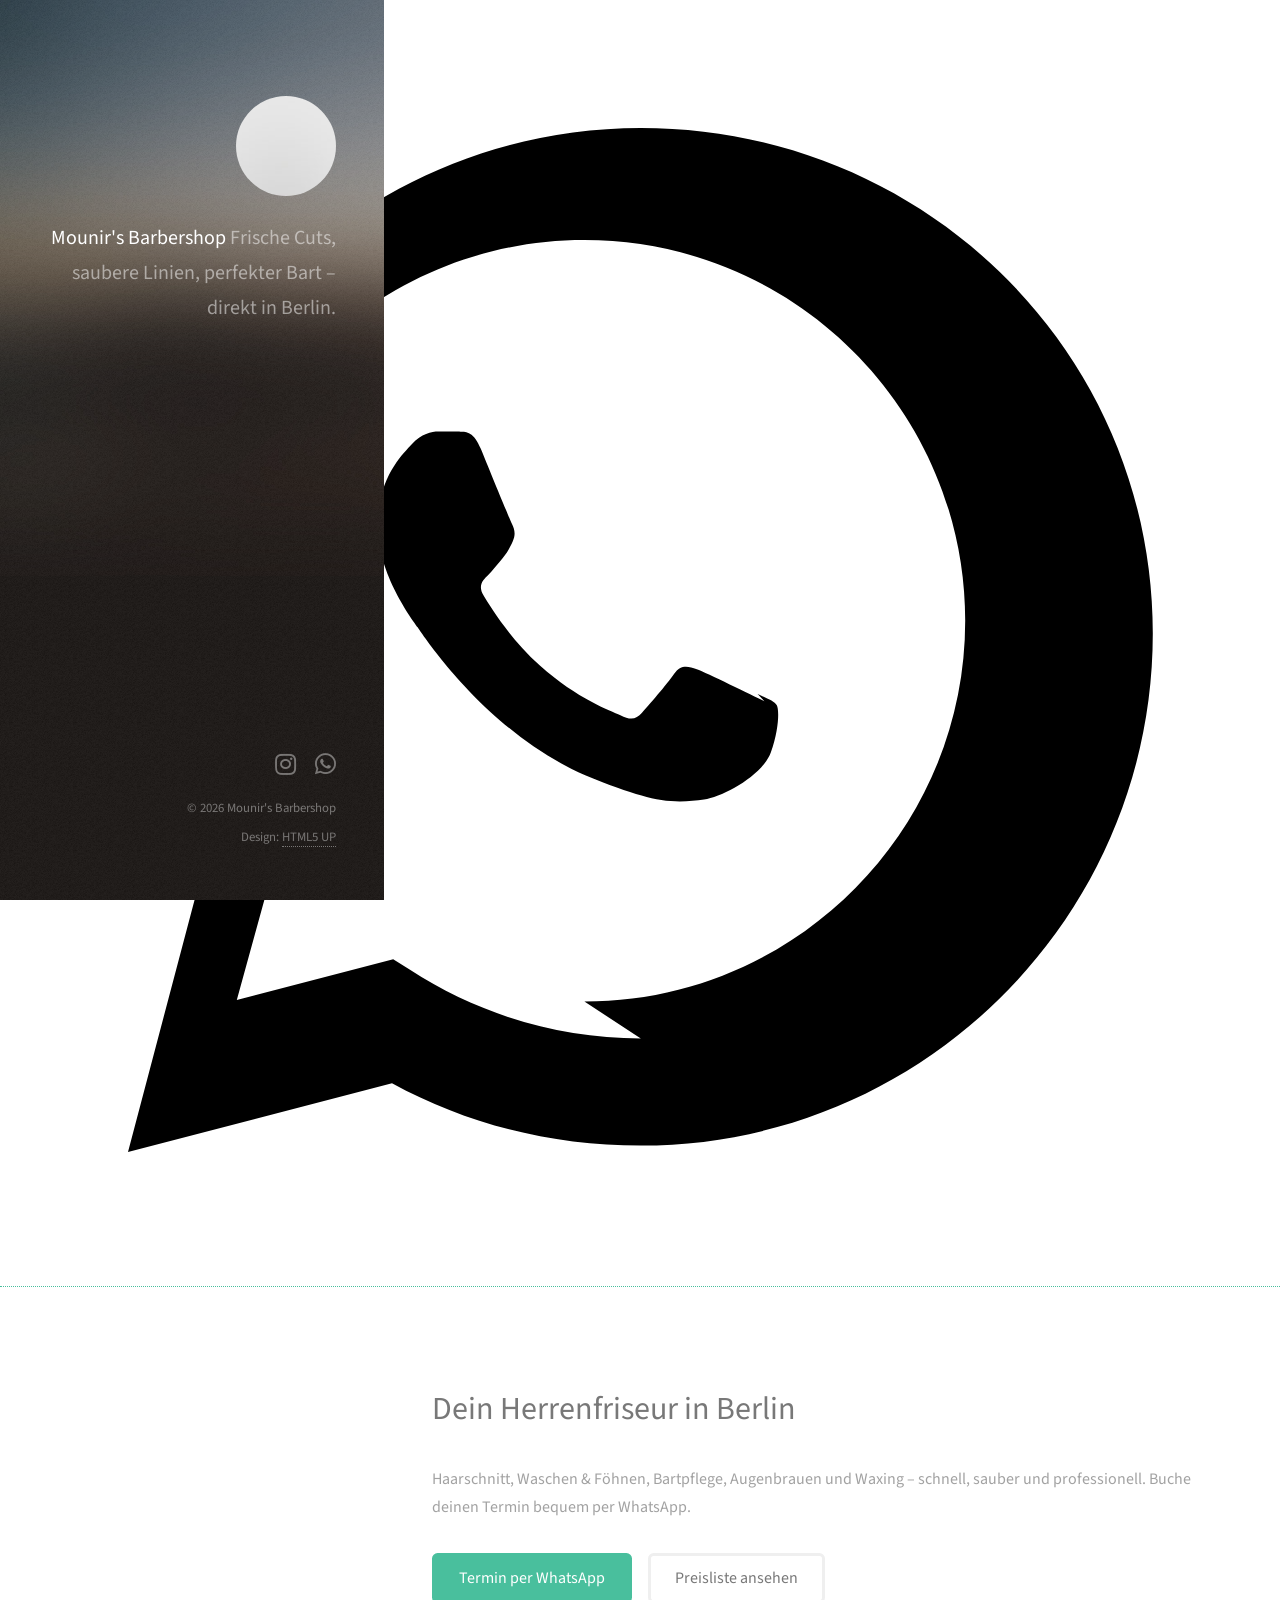
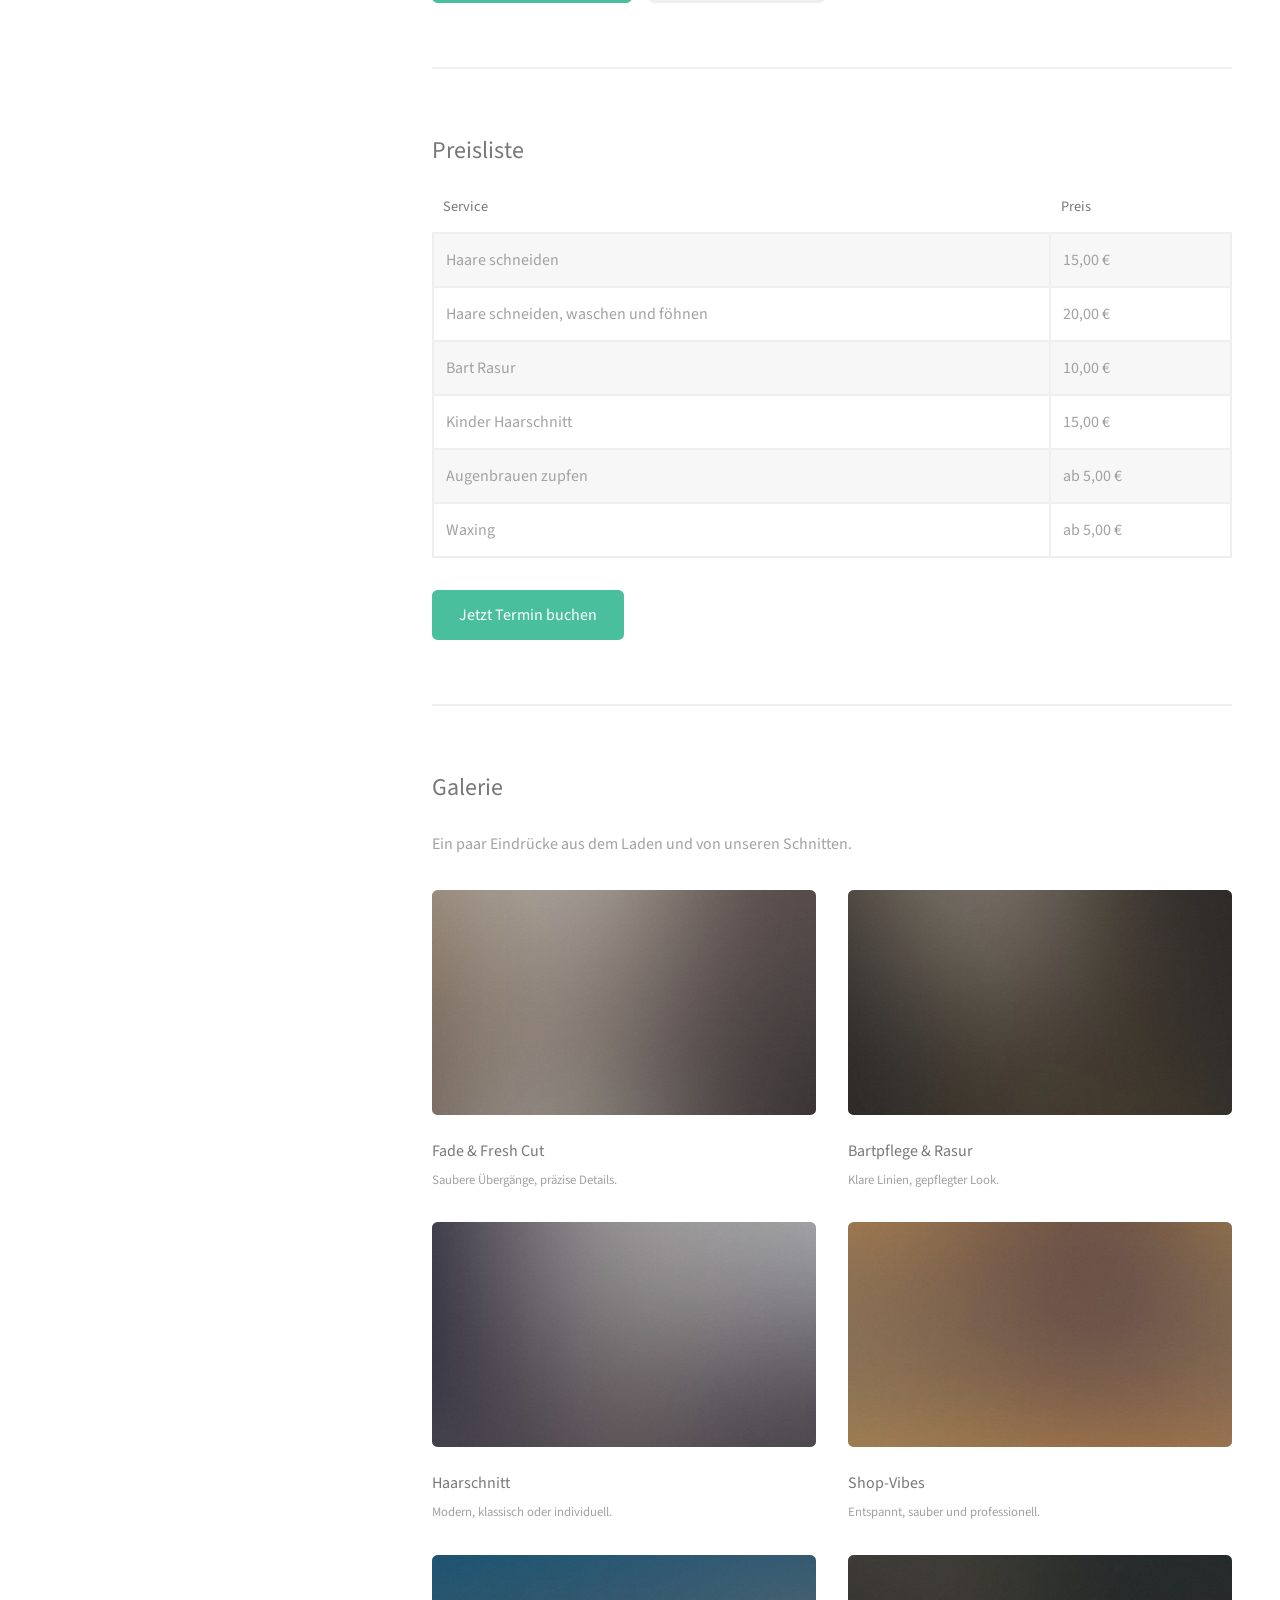
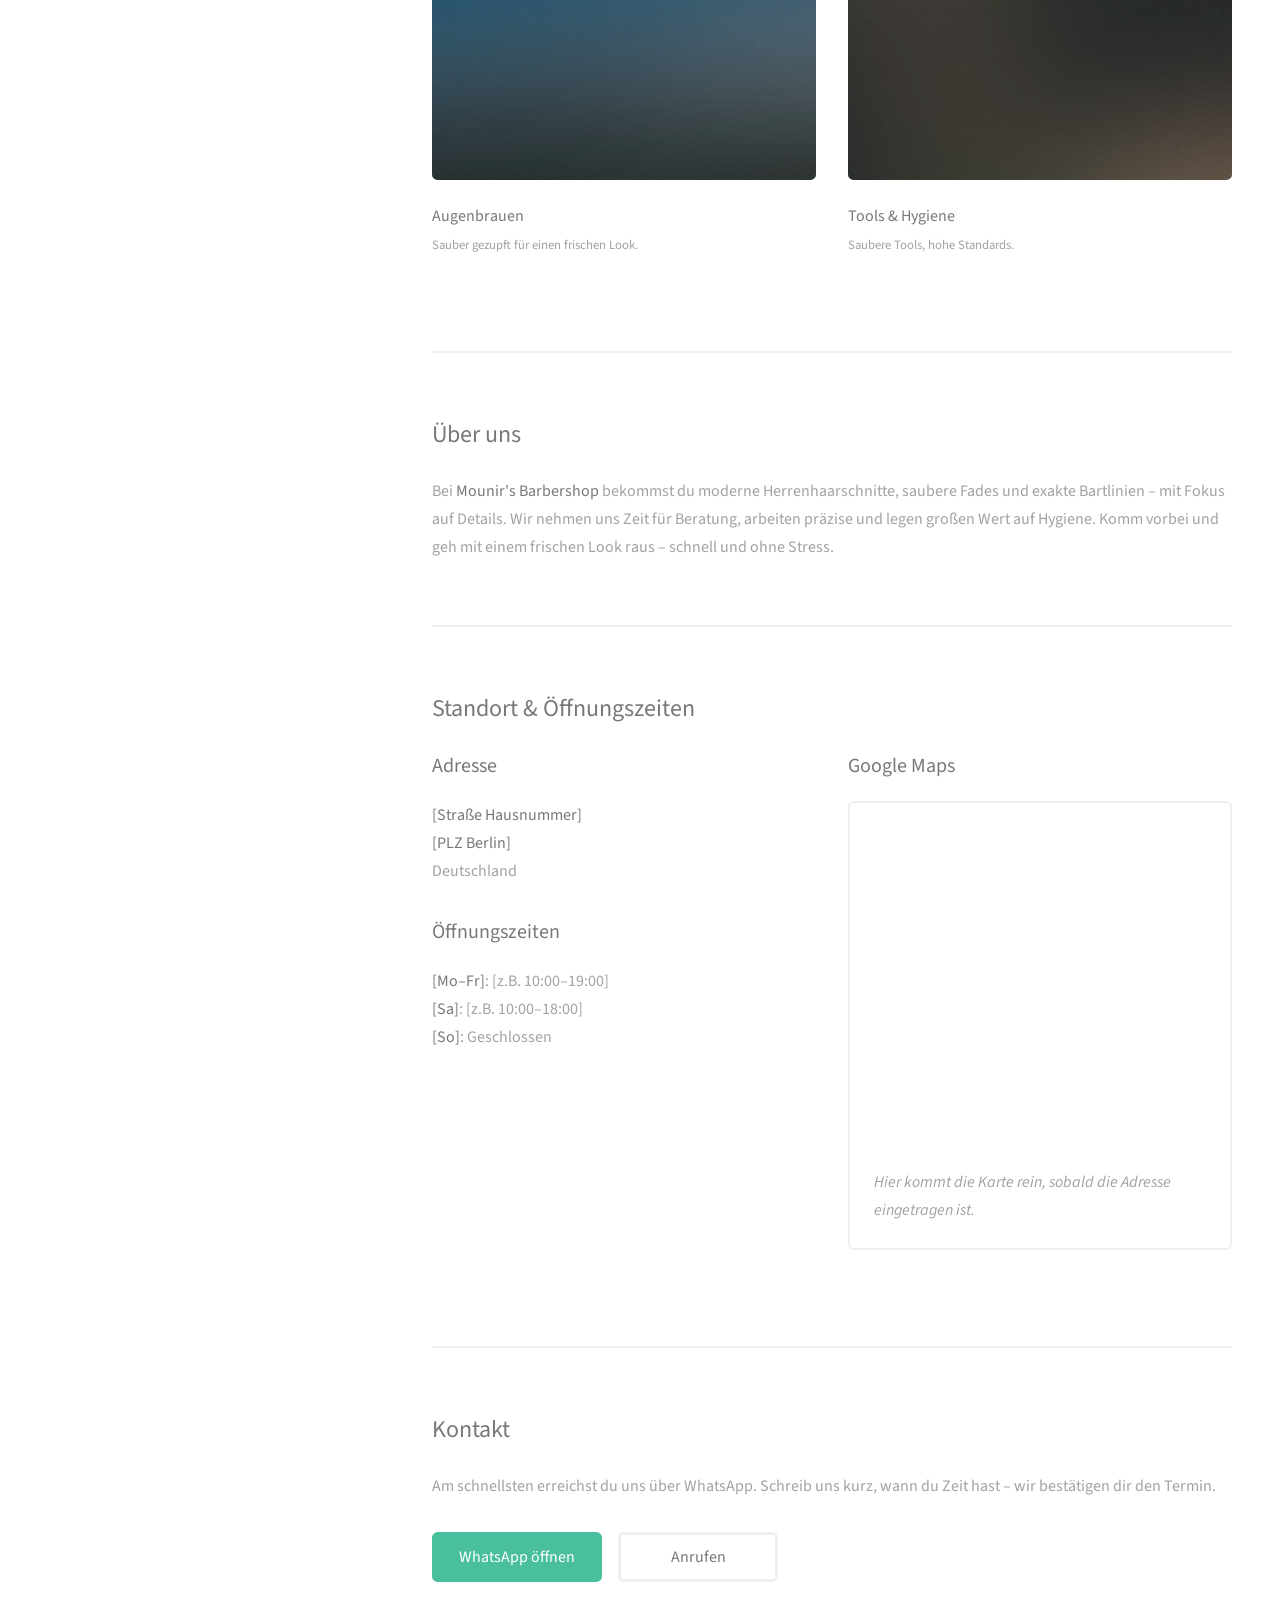
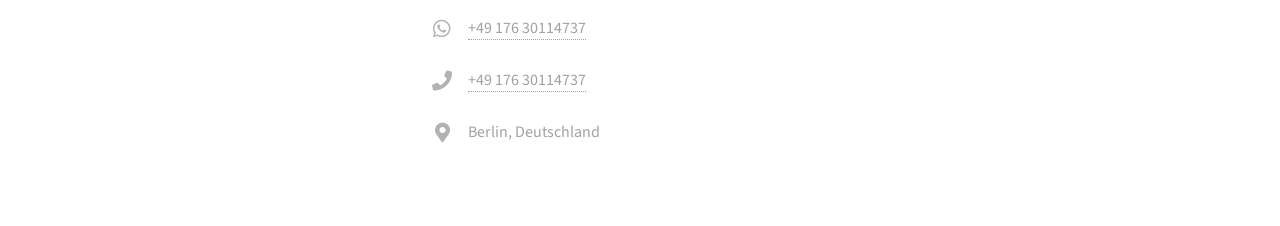
==== commit ed00b008: "qdqddq" ====
--- a/html5up-strata/index.html
+++ b/html5up-strata/index.html
@@ -4,814 +4,320 @@
 	html5up.net | @ajlkn
 	Free for personal and commercial use under the CCA 3.0 license (html5up.net/license)
 -->
-<html>
+<html lang="de">
 	<head>
 		<title>Mounir's Barbershop Berlin | Herrenfriseur & Bartpflege</title>
 		<meta charset="utf-8" />
 		<meta name="viewport" content="width=device-width, initial-scale=1, user-scalable=no" />
-		<meta name="description" content="Mounir's Barbershop in Berlin – Haarschnitt, Fade, Bart Rasur, Augenbrauen & Waxing. Termin bequem per WhatsApp buchen." />
+		<meta name="description" content="Mounir's Barbershop in Berlin – Haarschnitt, Waschen & Föhnen, Bart Rasur, Kinderhaarschnitt, Augenbrauen & Waxing. Termin bequem per WhatsApp buchen." />
 		<link rel="stylesheet" href="assets/css/main.css" />
-		<style>
-			/* Floating WhatsApp Button */
-			.whatsapp-float {
-				position: fixed;
-				bottom: 30px;
-				right: 30px;
-				width: 60px;
-				height: 60px;
-				background-color: #25D366;
-				border-radius: 50%;
-				box-shadow: 0 4px 12px rgba(0,0,0,0.3);
-				display: flex;
-				align-items: center;
-				justify-content: center;
-				z-index: 1000;
-				transition: transform 0.3s ease, box-shadow 0.3s ease;
-				text-decoration: none;
-			}
-			.whatsapp-float:hover {
-				transform: scale(1.1);
-				box-shadow: 0 6px 16px rgba(0,0,0,0.4);
-			}
-			.whatsapp-float svg {
-				width: 35px;
-				height: 35px;
-				fill: white;
-			}
-			@media screen and (max-width: 480px) {
-				.whatsapp-float {
-					bottom: 20px;
-					right: 20px;
-					width: 55px;
-					height: 55px;
-				}
-				.whatsapp-float svg {
-					width: 30px;
-					height: 30px;
-				}
-			}
-
-			/* Lightbox Styles */
-			.lightbox {
-				display: none;
-				position: fixed;
-				top: 0;
-				left: 0;
-				width: 100%;
-				height: 100%;
-				background-color: rgba(0, 0, 0, 0.95);
-				z-index: 9999;
-				align-items: center;
-				justify-content: center;
-			}
-			.lightbox.active {
-				display: flex;
-			}
-			.lightbox-content {
-				position: relative;
-				max-width: 90%;
-				max-height: 90%;
-			}
-			.lightbox-content img {
-				width: 100%;
-				height: auto;
-				max-height: 90vh;
-				object-fit: contain;
-			}
-			.lightbox-close {
-				position: absolute;
-				top: 20px;
-				right: 30px;
-				font-size: 40px;
-				color: white;
-				cursor: pointer;
-				z-index: 10000;
-				background: none;
-				border: none;
-				padding: 0;
-				line-height: 1;
-			}
-			.lightbox-close:hover {
-				color: #ccc;
-			}
-			.lightbox-prev, .lightbox-next {
-				position: absolute;
-				top: 50%;
-				transform: translateY(-50%);
-				font-size: 40px;
-				color: white;
-				cursor: pointer;
-				background: rgba(0,0,0,0.5);
-				border: none;
-				padding: 10px 15px;
-				z-index: 10000;
-			}
-			.lightbox-prev:hover, .lightbox-next:hover {
-				background: rgba(0,0,0,0.8);
-			}
-			.lightbox-prev {
-				left: 20px;
-			}
-			.lightbox-next {
-				right: 20px;
-			}
-
-			/* Price Cards */
-			.price-grid {
-				display: grid;
-				grid-template-columns: repeat(auto-fit, minmax(280px, 1fr));
-				gap: 1.5rem;
-				margin-top: 2rem;
-			}
-			.price-card {
-				background: rgba(255,255,255,0.05);
-				border: 2px solid rgba(255,255,255,0.1);
-				padding: 2rem;
-				border-radius: 8px;
-				transition: transform 0.3s ease, border-color 0.3s ease;
-				text-align: center;
-			}
-			.price-card:hover {
-				transform: translateY(-5px);
-				border-color: rgba(255,255,255,0.3);
-			}
-			.price-card h3 {
-				margin-bottom: 1rem;
-				font-size: 1.25rem;
-			}
-			.price-card .price {
-				font-size: 2rem;
-				font-weight: bold;
-				color: #49bf9d;
-				margin-top: 0.5rem;
-			}
-
-			/* Gallery clickable */
-			.gallery-item {
-				cursor: pointer;
-				transition: opacity 0.3s ease;
-			}
-			.gallery-item:hover {
-				opacity: 0.8;
-			}
-		</style>
 	</head>
 	<body class="is-preload">
 
+		<!-- Floating WhatsApp Button -->
+		<a
+			class="whatsapp-float"
+			href="https://wa.me/4917630114737?text=Hallo%2C%20ich%20m%C3%B6chte%20einen%20Termin%20bei%20Mounir%27s%20Barbershop%20buchen.%20Bitte%20schlagen%20Sie%20mir%20freie%20Zeiten%20vor."
+			target="_blank"
+			rel="noopener noreferrer"
+			aria-label="WhatsApp Chat öffnen"
+			title="Termin per WhatsApp buchen"
+		>
+			<!-- Inline WhatsApp SVG icon -->
+			<svg viewBox="0 0 32 32" aria-hidden="true" focusable="false">
+				<path d="M19.11 17.53c-.25-.12-1.46-.72-1.69-.8-.23-.08-.4-.12-.57.12-.17.25-.65.8-.8.97-.15.17-.29.19-.54.06-.25-.12-1.06-.39-2.02-1.25-.75-.67-1.25-1.49-1.4-1.74-.15-.25-.02-.39.11-.51.11-.11.25-.29.37-.43.12-.15.17-.25.25-.42.08-.17.04-.31-.02-.43-.06-.12-.57-1.37-.78-1.88-.2-.49-.41-.42-.57-.43h-.49c-.17 0-.43.06-.66.31-.23.25-.86.84-.86 2.05 0 1.2.88 2.36 1 2.53.12.17 1.73 2.64 4.19 3.7.59.25 1.05.4 1.41.51.59.19 1.13.16 1.56.1.48-.07 1.46-.6 1.67-1.18.21-.58.21-1.08.15-1.18-.06-.1-.23-.16-.48-.28z"/>
+				<path d="M16.02 3.2c-7.06 0-12.8 5.74-12.8 12.8 0 2.24.58 4.42 1.68 6.36L3.2 28.8l6.6-1.72c1.87 1.02 3.97 1.56 6.22 1.56 7.06 0 12.8-5.74 12.8-12.8S23.08 3.2 16.02 3.2zm0 22.76c-2.06 0-4.06-.6-5.78-1.72l-.41-.26-3.91 1.02 1.05-3.81-.27-.39a9.5 9.5 0 0 1-1.61-5.28c0-5.25 4.27-9.52 9.52-9.52 5.25 0 9.52 4.27 9.52 9.52 0 5.25-4.27 9.52-9.52 9.52z"/>
+			</svg>
+		</a>
+
 		<!-- Header -->
-			<header id="header">
-				<div class="inner">
-					<a href="#hero" class="image avatar"><img src="images/avatar.jpg" alt="Mounir's Barbershop Logo" /></a>
-					<h1><strong>Mounir's Barbershop</strong><br />
-					Berlin, Deutschland<br />
-					<a href="#preisliste">Preisliste</a> | <a href="#galerie">Galerie</a><br />
-					<a href="#ueber-uns">Über uns</a> | <a href="#kontakt">Kontakt</a></h1>
+		<header id="header">
+			<div class="inner">
+				<a href="#start" class="image avatar"><img src="images/avatar.jpg" alt="Mounir's Barbershop Logo/Profilbild" /></a>
+				<h1>
+					<strong>Mounir's Barbershop</strong><br />
+					Frische Cuts, saubere Linien,<br />
+					perfekter Bart – direkt in Berlin.
+				</h1>
+			</div>
+		</header>
+
+		<!-- Main -->
+		<div id="main">
+
+			<!-- Start / Hero -->
+			<section id="start">
+				<header class="major">
+					<h2>Dein Herrenfriseur in Berlin</h2>
+				</header>
+
+				<p>
+					Haarschnitt, Waschen &amp; Föhnen, Bartpflege, Augenbrauen und Waxing –
+					schnell, sauber und professionell. Buche deinen Termin bequem per WhatsApp.
+				</p>
+
+				<ul class="actions">
+					<li>
+						<a
+							href="https://wa.me/4917630114737?text=Hallo%2C%20ich%20m%C3%B6chte%20einen%20Termin%20bei%20Mounir%27s%20Barbershop%20buchen.%20Bitte%20schlagen%20Sie%20mir%20freie%20Zeiten%20vor."
+							class="button primary"
+							target="_blank"
+							rel="noopener noreferrer"
+						>
+							Termin per WhatsApp
+						</a>
+					</li>
+					<li><a href="#preise" class="button">Preisliste ansehen</a></li>
+				</ul>
+			</section>
+
+			<!-- Preise -->
+			<section id="preise">
+				<h2>Preisliste</h2>
+				<div class="table-wrapper">
+					<table class="alt">
+						<thead>
+							<tr>
+								<th>Service</th>
+								<th>Preis</th>
+							</tr>
+						</thead>
+						<tbody>
+							<tr>
+								<td>Haare schneiden</td>
+								<td>15,00 €</td>
+							</tr>
+							<tr>
+								<td>Haare schneiden, waschen und föhnen</td>
+								<td>20,00 €</td>
+							</tr>
+							<tr>
+								<td>Bart Rasur</td>
+								<td>10,00 €</td>
+							</tr>
+							<tr>
+								<td>Kinder Haarschnitt</td>
+								<td>15,00 €</td>
+							</tr>
+							<tr>
+								<td>Augenbrauen zupfen</td>
+								<td>ab 5,00 €</td>
+							</tr>
+							<tr>
+								<td>Waxing</td>
+								<td>ab 5,00 €</td>
+							</tr>
+						</tbody>
+					</table>
 				</div>
-			</header>
-
-		<!-- Main -->
-			<div id="main">
-
-				<!-- Hero -->
-					<section id="hero">
-						<header class="major">
-							<h2>Mounir's Barbershop</h2>
-							<p>Frische Cuts, saubere Linien, perfekter Bart – direkt in Berlin.</p>
-						</header>
-						<p>Willkommen bei Mounir's Barbershop, Ihrem Spezialisten für moderne Herrenfrisuren und professionelle Bartpflege im Herzen von Berlin. Vereinbaren Sie jetzt Ihren Termin ganz einfach per WhatsApp!</p>
-						<ul class="actions">
-							<li><a href="https://wa.me/4917630114737?text=Hallo%2C%20ich%20m%C3%B6chte%20einen%20Termin%20bei%20Mounir%27s%20Barbershop%20buchen.%20Bitte%20schlagen%20Sie%20mir%20freie%20Zeiten%20vor." class="button primary" target="_blank" rel="noopener noreferrer">Termin per WhatsApp</a></li>
-							<li><a href="#preisliste" class="button">Preisliste ansehen</a></li>
-						</ul>
-					</section>
-
-			<!-- Preisliste -->
-					<section id="preisliste">
-						<h2>Preisliste</h2>
-						<p>Faire Preise für erstklassige Dienstleistungen. Alle Preise verstehen sich inklusive Mehrwertsteuer.</p>
-						<div class="price-grid">
-							<div class="price-card">
-								<h3>Haare schneiden</h3>
-								<div class="price">15,00 €</div>
-							</div>
-							<div class="price-card">
-								<h3>Haare schneiden, waschen und föhnen</h3>
-								<div class="price">20,00 €</div>
-							</div>
-							<div class="price-card">
-								<h3>Bart Rasur</h3>
-								<div class="price">10,00 €</div>
-							</div>
-							<div class="price-card">
-								<h3>Kinder Haarschnitt</h3>
-								<div class="price">15,00 €</div>
-							</div>
-							<div class="price-card">
-								<h3>Augenbrauen zupfen</h3>
-								<div class="price">ab 5,00 €</div>
-							</div>
-							<div class="price-card">
-								<h3>Waxing</h3>
-								<div class="price">ab 5,00 €</div>
-							</div>
+
+				<ul class="actions">
+					<li>
+						<a
+							href="https://wa.me/4917630114737?text=Hallo%2C%20ich%20m%C3%B6chte%20einen%20Termin%20bei%20Mounir%27s%20Barbershop%20buchen.%20Bitte%20schlagen%20Sie%20mir%20freie%20Zeiten%20vor."
+							class="button primary"
+							target="_blank"
+							rel="noopener noreferrer"
+						>
+							Jetzt Termin buchen
+						</a>
+					</li>
+				</ul>
+			</section>
+
+			<!-- Galerie -->
+			<section id="galerie">
+				<h2>Galerie</h2>
+				<p>Ein paar Eindrücke aus dem Laden und von unseren Schnitten.</p>
+
+				<div class="row">
+					<article class="col-6 col-12-xsmall work-item">
+						<a href="images/fulls/01.jpg" class="image fit thumb">
+							<img src="images/thumbs/01.jpg" alt="Fade Haarschnitt Beispiel" />
+						</a>
+						<h3>Fade &amp; Fresh Cut</h3>
+						<p>Saubere Übergänge, präzise Details.</p>
+					</article>
+
+					<article class="col-6 col-12-xsmall work-item">
+						<a href="images/fulls/02.jpg" class="image fit thumb">
+							<img src="images/thumbs/02.jpg" alt="Bart Rasur Beispiel" />
+						</a>
+						<h3>Bartpflege &amp; Rasur</h3>
+						<p>Klare Linien, gepflegter Look.</p>
+					</article>
+
+					<article class="col-6 col-12-xsmall work-item">
+						<a href="images/fulls/03.jpg" class="image fit thumb">
+							<img src="images/thumbs/03.jpg" alt="Haarschnitt im Barbershop" />
+						</a>
+						<h3>Haarschnitt</h3>
+						<p>Modern, klassisch oder individuell.</p>
+					</article>
+
+					<article class="col-6 col-12-xsmall work-item">
+						<a href="images/fulls/04.jpg" class="image fit thumb">
+							<img src="images/thumbs/04.jpg" alt="Innenansicht Barbershop" />
+						</a>
+						<h3>Shop-Vibes</h3>
+						<p>Entspannt, sauber und professionell.</p>
+					</article>
+
+					<article class="col-6 col-12-xsmall work-item">
+						<a href="images/fulls/05.jpg" class="image fit thumb">
+							<img src="images/thumbs/05.jpg" alt="Augenbrauen zupfen" />
+						</a>
+						<h3>Augenbrauen</h3>
+						<p>Sauber gezupft für einen frischen Look.</p>
+					</article>
+
+					<article class="col-6 col-12-xsmall work-item">
+						<a href="images/fulls/06.jpg" class="image fit thumb">
+							<img src="images/thumbs/06.jpg" alt="Barber Tools und Hygiene" />
+						</a>
+						<h3>Tools &amp; Hygiene</h3>
+						<p>Saubere Tools, hohe Standards.</p>
+					</article>
+				</div>
+			</section>
+
+			<!-- Über uns -->
+			<section id="ueber-uns">
+				<h2>Über uns</h2>
+				<p>
+					Bei <strong>Mounir's Barbershop</strong> bekommst du moderne Herrenhaarschnitte, saubere Fades und
+					exakte Bartlinien – mit Fokus auf Details. Wir nehmen uns Zeit für Beratung, arbeiten präzise und
+					legen großen Wert auf Hygiene. Komm vorbei und geh mit einem frischen Look raus – schnell und ohne Stress.
+				</p>
+			</section>
+
+			<!-- Standort & Öffnungszeiten -->
+			<section id="standort">
+				<h2>Standort &amp; Öffnungszeiten</h2>
+
+				<div class="row">
+					<div class="col-6 col-12-small">
+						<h3>Adresse</h3>
+						<p>
+							<strong>[Straße Hausnummer]</strong><br />
+							<strong>[PLZ Berlin]</strong><br />
+							Deutschland
+						</p>
+
+						<h3>Öffnungszeiten</h3>
+						<p>
+							<strong>[Mo–Fr]</strong>: [z.B. 10:00–19:00]<br />
+							<strong>[Sa]</strong>: [z.B. 10:00–18:00]<br />
+							<strong>[So]</strong>: Geschlossen
+						</p>
+					</div>
+
+					<div class="col-6 col-12-small">
+						<h3>Google Maps</h3>
+						<!-- TODO: Google Maps iframe src ersetzen, sobald die Adresse feststeht -->
+						<div class="box">
+							<iframe
+								title="Google Maps - Mounir's Barbershop"
+								src=""
+								width="100%"
+								height="320"
+								style="border:0;"
+								loading="lazy"
+								referrerpolicy="no-referrer-when-downgrade"
+								aria-label="Google Maps Karte"
+							></iframe>
+							<p style="margin: 0.75rem 0 0 0;">
+								<em>Hier kommt die Karte rein, sobald die Adresse eingetragen ist.</em>
+							</p>
 						</div>
-					</section>
-
-				<!-- Galerie -->
-					<section id="galerie">
-						<h2>Galerie</h2>
-						<p>Inspiration aus unserem Salon. Klicken Sie auf ein Bild für die Großansicht.</p>
-						<div class="row">
-							<article class="col-6 col-12-xsmall work-item">
-								<div class="image fit thumb gallery-item" data-gallery-index="0">
-									<img src="images/gallery-1.jpg" alt="Moderner Herrenhaarschnitt im Barbershop" />
-								</div>
-							</article>
-							<article class="col-6 col-12-xsmall work-item">
-								<div class="image fit thumb gallery-item" data-gallery-index="1">
-									<img src="images/gallery-2.jpg" alt="Professionelle Bartpflege und Rasur" />
-								</div>
-							</article>
-							<article class="col-6 col-12-xsmall work-item">
-								<div class="image fit thumb gallery-item" data-gallery-index="2">
-									<img src="images/gallery-3.jpg" alt="Fade Haarschnitt Berlin" />
-								</div>
-							</article>
-							<article class="col-6 col-12-xsmall work-item">
-								<div class="image fit thumb gallery-item" data-gallery-index="3">
-									<img src="images/gallery-4.jpg" alt="Barbershop Atmosphäre in Berlin" />
-								</div>
-							</article>
-							<article class="col-6 col-12-xsmall work-item">
-								<div class="image fit thumb gallery-item" data-gallery-index="4">
-									<img src="images/gallery-5.jpg" alt="Klassischer Herrenschnitt" />
-								</div>
-							</article>
-							<article class="col-6 col-12-xsmall work-item">
-								<div class="image fit thumb gallery-item" data-gallery-index="5">
-									<img src="images/gallery-6.jpg" alt="Detailarbeit beim Barber" />
-								</div>
-							</article>
-							<article class="col-6 col-12-xsmall work-item">
-								<div class="image fit thumb gallery-item" data-gallery-index="6">
-									<img src="images/gallery-7.jpg" alt="Moderner Salon in Berlin" />
-								</div>
-							</article>
-							<article class="col-6 col-12-xsmall work-item">
-								<div class="image fit thumb gallery-item" data-gallery-index="7">
-									<img src="images/gallery-8.jpg" alt="Zufriedene Kunden bei Mounir's Barbershop" />
-								</div>
-							</article>
-						</div>
-					</section>
-
-			<!-- Über uns -->
-					<section id="ueber-uns">
-						<h2>Über uns</h2>
-						<p>Bei Mounir's Barbershop in Berlin erwartet Sie mehr als nur ein Haarschnitt – Sie erleben professionelles Handwerk mit Leidenschaft. Wir sind spezialisiert auf moderne Herrenfrisuren, präzise Fades, klassische und zeitgemäße Bartpflege sowie individuelle Stylingberatung. Unser Team arbeitet mit höchsten Hygienestandards und verwendet ausschließlich qualitativ hochwertige Produkte.</p>
-						<p>Egal ob Sie einen frischen Schnitt, eine traditionelle Rasur oder eine Typveränderung wünschen – wir nehmen uns Zeit für Sie und Ihre Bedürfnisse. Vereinbaren Sie jetzt ganz unkompliziert Ihren persönlichen Termin per WhatsApp und überzeugen Sie sich selbst von unserer Arbeit.</p>
-					</section>
-
-				<!-- Standort & Öffnungszeiten -->
-					<section id="standort">
-						<h2>Standort & Öffnungszeiten</h2>
-						<div class="row">
-							<div class="col-6 col-12-small">
-								<h3><i class="icon solid fa-map-marker-alt"></i> Adresse</h3>
-								<p>
-									<!-- TODO: Adresse hier einfügen --><br />
-									Musterstraße 123<br />
-									10000 Berlin<br />
-									Deutschland
-								</p>
-								<h3><i class="icon solid fa-clock"></i> Öffnungszeiten</h3>
-								<p>
-									<!-- TODO: Öffnungszeiten hier einfügen --><br />
-									Montag - Freitag: 09:00 - 19:00 Uhr<br />
-									Samstag: 09:00 - 18:00 Uhr<br />
-									Sonntag: Geschlossen
-								</p>
-							</div>
-							<div class="col-6 col-12-small">
-								<h3>Anfahrt</h3>
-								<!-- TODO: Google Maps iframe src hier einfügen -->
-								<iframe 
-									src="" 
-									width="100%" 
-									height="300" 
-									style="border:0;" 
-									allowfullscreen="" 
-									loading="lazy" 
-									referrerpolicy="no-referrer-when-downgrade">
-								</iframe>
-							</div>
-						</div>
-					</section>
+					</div>
+				</div>
+			</section>
 
 			<!-- Kontakt -->
-					<section id="kontakt">
-						<h2>Kontakt</h2>
-						<p>Vereinbaren Sie Ihren Termin schnell und unkompliziert per WhatsApp oder rufen Sie uns direkt an.</p>
-						<div class="row">
-							<div class="col-12">
-								<ul class="labeled-icons">
-									<li>
-										<h3 class="icon brands fa-whatsapp"><span class="label">WhatsApp</span></h3>
-										<a href="https://wa.me/4917630114737?text=Hallo%2C%20ich%20m%C3%B6chte%20einen%20Termin%20bei%20Mounir%27s%20Barbershop%20buchen.%20Bitte%20schlagen%20Sie%20mir%20freie%20Zeiten%20vor." target="_blank" rel="noopener noreferrer">+49 176 30114737</a>
-										<br />
-										<a href="https://wa.me/4917630114737?text=Hallo%2C%20ich%20m%C3%B6chte%20einen%20Termin%20bei%20Mounir%27s%20Barbershop%20buchen.%20Bitte%20schlagen%20Sie%20mir%20freie%20Zeiten%20vor." class="button primary" target="_blank" rel="noopener noreferrer" style="margin-top: 0.5rem;">Jetzt per WhatsApp buchen</a>
-									</li>
-									<li>
-										<h3 class="icon solid fa-mobile-alt"><span class="label">Telefon</span></h3>
-										<a href="tel:+4917630114737">+49 176 30114737</a>
-									</li>
-									<li>
-										<h3 class="icon brands fa-instagram"><span class="label">Instagram</span></h3>
-										<a href="#" target="_blank" rel="noopener noreferrer">@mounirsbarbershop</a>
-										<!-- TODO: Instagram-Link einfügen -->
-									</li>
-								</ul>
-							</div>
-						</div>
-					</section>
-
-				<!-- Four -->
-				<!--
-					<section id="four">
-						<h2>Elements</h2>
-
-						<section>
-							<h4>Text</h4>
-							<p>This is <b>bold</b> and this is <strong>strong</strong>. This is <i>italic</i> and this is <em>emphasized</em>.
-							This is <sup>superscript</sup> text and this is <sub>subscript</sub> text.
-							This is <u>underlined</u> and this is code: <code>for (;;) { ... }</code>. Finally, <a href="#">this is a link</a>.</p>
-							<hr />
-							<header>
-								<h4>Heading with a Subtitle</h4>
-								<p>Lorem ipsum dolor sit amet nullam id egestas urna aliquam</p>
-							</header>
-							<p>Nunc lacinia ante nunc ac lobortis. Interdum adipiscing gravida odio porttitor sem non mi integer non faucibus ornare mi ut ante amet placerat aliquet. Volutpat eu sed ante lacinia sapien lorem accumsan varius montes viverra nibh in adipiscing blandit tempus accumsan.</p>
-							<header>
-								<h5>Heading with a Subtitle</h5>
-								<p>Lorem ipsum dolor sit amet nullam id egestas urna aliquam</p>
-							</header>
-							<p>Nunc lacinia ante nunc ac lobortis. Interdum adipiscing gravida odio porttitor sem non mi integer non faucibus ornare mi ut ante amet placerat aliquet. Volutpat eu sed ante lacinia sapien lorem accumsan varius montes viverra nibh in adipiscing blandit tempus accumsan.</p>
-							<hr />
-							<h2>Heading Level 2</h2>
-							<h3>Heading Level 3</h3>
-							<h4>Heading Level 4</h4>
-							<h5>Heading Level 5</h5>
-							<h6>Heading Level 6</h6>
-							<hr />
-							<h5>Blockquote</h5>
-							<blockquote>Fringilla nisl. Donec accumsan interdum nisi, quis tincidunt felis sagittis eget tempus euismod. Vestibulum ante ipsum primis in faucibus vestibulum. Blandit adipiscing eu felis iaculis volutpat ac adipiscing accumsan faucibus. Vestibulum ante ipsum primis in faucibus lorem ipsum dolor sit amet nullam adipiscing eu felis.</blockquote>
-							<h5>Preformatted</h5>
-							<pre><code>i = 0;
-
-while (!deck.isInOrder()) {
-print 'Iteration ' + i;
-deck.shuffle();
-i++;
-}
-
-print 'It took ' + i + ' iterations to sort the deck.';</code></pre>
-						</section>
-
-						<section>
-							<h4>Lists</h4>
-							<div class="row">
-								<div class="col-6 col-12-xsmall">
-									<h5>Unordered</h5>
-									<ul>
-										<li>Dolor pulvinar etiam magna etiam.</li>
-										<li>Sagittis adipiscing lorem eleifend.</li>
-										<li>Felis enim feugiat dolore viverra.</li>
-									</ul>
-									<h5>Alternate</h5>
-									<ul class="alt">
-										<li>Dolor pulvinar etiam magna etiam.</li>
-										<li>Sagittis adipiscing lorem eleifend.</li>
-										<li>Felis enim feugiat dolore viverra.</li>
-									</ul>
-								</div>
-								<div class="col-6 col-12-xsmall">
-									<h5>Ordered</h5>
-									<ol>
-										<li>Dolor pulvinar etiam magna etiam.</li>
-										<li>Etiam vel felis at lorem sed viverra.</li>
-										<li>Felis enim feugiat dolore viverra.</li>
-										<li>Dolor pulvinar etiam magna etiam.</li>
-										<li>Etiam vel felis at lorem sed viverra.</li>
-										<li>Felis enim feugiat dolore viverra.</li>
-									</ol>
-									<h5>Icons</h5>
-									<ul class="icons">
-										<li><a href="#" class="icon brands fa-twitter"><span class="label">Twitter</span></a></li>
-										<li><a href="#" class="icon brands fa-facebook-f"><span class="label">Facebook</span></a></li>
-										<li><a href="#" class="icon brands fa-instagram"><span class="label">Instagram</span></a></li>
-										<li><a href="#" class="icon brands fa-github"><span class="label">Github</span></a></li>
-										<li><a href="#" class="icon brands fa-dribbble"><span class="label">Dribbble</span></a></li>
-										<li><a href="#" class="icon brands fa-tumblr"><span class="label">Tumblr</span></a></li>
-									</ul>
-								</div>
-							</div>
-							<h5>Actions</h5>
-							<ul class="actions">
-								<li><a href="#" class="button primary">Default</a></li>
-								<li><a href="#" class="button">Default</a></li>
-							</ul>
-							<ul class="actions small">
-								<li><a href="#" class="button primary small">Small</a></li>
-								<li><a href="#" class="button small">Small</a></li>
-							</ul>
-							<div class="row">
-								<div class="col-6 col-12-small">
-									<ul class="actions stacked">
-										<li><a href="#" class="button primary">Default</a></li>
-										<li><a href="#" class="button">Default</a></li>
-									</ul>
-								</div>
-								<div class="col-6 col-12-small">
-									<ul class="actions stacked">
-										<li><a href="#" class="button primary small">Small</a></li>
-										<li><a href="#" class="button small">Small</a></li>
-									</ul>
-								</div>
-								<div class="col-6 col-12-small">
-									<ul class="actions stacked">
-										<li><a href="#" class="button primary fit">Default</a></li>
-										<li><a href="#" class="button fit">Default</a></li>
-									</ul>
-								</div>
-								<div class="col-6 col-12-small">
-									<ul class="actions stacked">
-										<li><a href="#" class="button primary small fit">Small</a></li>
-										<li><a href="#" class="button small fit">Small</a></li>
-									</ul>
-								</div>
-							</div>
-						</section>
-
-						<section>
-							<h4>Table</h4>
-							<h5>Default</h5>
-							<div class="table-wrapper">
-								<table>
-									<thead>
-										<tr>
-											<th>Name</th>
-											<th>Description</th>
-											<th>Price</th>
-										</tr>
-									</thead>
-									<tbody>
-										<tr>
-											<td>Item One</td>
-											<td>Ante turpis integer aliquet porttitor.</td>
-											<td>29.99</td>
-										</tr>
-										<tr>
-											<td>Item Two</td>
-											<td>Vis ac commodo adipiscing arcu aliquet.</td>
-											<td>19.99</td>
-										</tr>
-										<tr>
-											<td>Item Three</td>
-											<td> Morbi faucibus arcu accumsan lorem.</td>
-											<td>29.99</td>
-										</tr>
-										<tr>
-											<td>Item Four</td>
-											<td>Vitae integer tempus condimentum.</td>
-											<td>19.99</td>
-										</tr>
-										<tr>
-											<td>Item Five</td>
-											<td>Ante turpis integer aliquet porttitor.</td>
-											<td>29.99</td>
-										</tr>
-									</tbody>
-									<tfoot>
-										<tr>
-											<td colspan="2"></td>
-											<td>100.00</td>
-										</tr>
-									</tfoot>
-								</table>
-							</div>
-
-							<h5>Alternate</h5>
-							<div class="table-wrapper">
-								<table class="alt">
-									<thead>
-										<tr>
-											<th>Name</th>
-											<th>Description</th>
-											<th>Price</th>
-										</tr>
-									</thead>
-									<tbody>
-										<tr>
-											<td>Item One</td>
-											<td>Ante turpis integer aliquet porttitor.</td>
-											<td>29.99</td>
-										</tr>
-										<tr>
-											<td>Item Two</td>
-											<td>Vis ac commodo adipiscing arcu aliquet.</td>
-											<td>19.99</td>
-										</tr>
-										<tr>
-											<td>Item Three</td>
-											<td> Morbi faucibus arcu accumsan lorem.</td>
-											<td>29.99</td>
-										</tr>
-										<tr>
-											<td>Item Four</td>
-											<td>Vitae integer tempus condimentum.</td>
-											<td>19.99</td>
-										</tr>
-										<tr>
-											<td>Item Five</td>
-											<td>Ante turpis integer aliquet porttitor.</td>
-											<td>29.99</td>
-										</tr>
-									</tbody>
-									<tfoot>
-										<tr>
-											<td colspan="2"></td>
-											<td>100.00</td>
-										</tr>
-									</tfoot>
-								</table>
-							</div>
-						</section>
-
-						<section>
-							<h4>Buttons</h4>
-							<ul class="actions">
-								<li><a href="#" class="button primary">Primary</a></li>
-								<li><a href="#" class="button">Default</a></li>
-							</ul>
-							<ul class="actions">
-								<li><a href="#" class="button large">Large</a></li>
-								<li><a href="#" class="button">Default</a></li>
-								<li><a href="#" class="button small">Small</a></li>
-							</ul>
-							<ul class="actions fit">
-								<li><a href="#" class="button primary fit">Fit</a></li>
-								<li><a href="#" class="button fit">Fit</a></li>
-							</ul>
-							<ul class="actions fit small">
-								<li><a href="#" class="button primary fit small">Fit + Small</a></li>
-								<li><a href="#" class="button fit small">Fit + Small</a></li>
-							</ul>
-							<ul class="actions">
-								<li><a href="#" class="button primary icon solid fa-download">Icon</a></li>
-								<li><a href="#" class="button icon solid fa-download">Icon</a></li>
-							</ul>
-							<ul class="actions">
-								<li><span class="button primary disabled">Primary</span></li>
-								<li><span class="button disabled">Default</span></li>
-							</ul>
-						</section>
-
-						<section>
-							<h4>Form</h4>
-							<form method="post" action="#">
-								<div class="row gtr-uniform gtr-50">
-									<div class="col-6 col-12-xsmall">
-										<input type="text" name="demo-name" id="demo-name" value="" placeholder="Name" />
-									</div>
-									<div class="col-6 col-12-xsmall">
-										<input type="email" name="demo-email" id="demo-email" value="" placeholder="Email" />
-									</div>
-									<div class="col-12">
-										<select name="demo-category" id="demo-category">
-											<option value="">- Category -</option>
-											<option value="1">Manufacturing</option>
-											<option value="1">Shipping</option>
-											<option value="1">Administration</option>
-											<option value="1">Human Resources</option>
-										</select>
-									</div>
-									<div class="col-4 col-12-small">
-										<input type="radio" id="demo-priority-low" name="demo-priority" checked>
-										<label for="demo-priority-low">Low Priority</label>
-									</div>
-									<div class="col-4 col-12-small">
-										<input type="radio" id="demo-priority-normal" name="demo-priority">
-										<label for="demo-priority-normal">Normal Priority</label>
-									</div>
-									<div class="col-4 col-12-small">
-										<input type="radio" id="demo-priority-high" name="demo-priority">
-										<label for="demo-priority-high">High Priority</label>
-									</div>
-									<div class="col-6 col-12-small">
-										<input type="checkbox" id="demo-copy" name="demo-copy">
-										<label for="demo-copy">Email me a copy of this message</label>
-									</div>
-									<div class="col-6 col-12-small">
-										<input type="checkbox" id="demo-human" name="demo-human" checked>
-										<label for="demo-human">I am a human and not a robot</label>
-									</div>
-									<div class="col-12">
-										<textarea name="demo-message" id="demo-message" placeholder="Enter your message" rows="6"></textarea>
-									</div>
-									<div class="col-12">
-										<ul class="actions">
-											<li><input type="submit" value="Send Message" class="primary" /></li>
-											<li><input type="reset" value="Reset" /></li>
-										</ul>
-									</div>
-								</div>
-							</form>
-						</section>
-
-						<section>
-							<h4>Image</h4>
-							<h5>Fit</h5>
-							<div class="box alt">
-								<div class="row gtr-50 gtr-uniform">
-									<div class="col-12"><span class="image fit"><img src="images/fulls/05.jpg" alt="" /></span></div>
-									<div class="col-4"><span class="image fit"><img src="images/thumbs/01.jpg" alt="" /></span></div>
-									<div class="col-4"><span class="image fit"><img src="images/thumbs/02.jpg" alt="" /></span></div>
-									<div class="col-4"><span class="image fit"><img src="images/thumbs/03.jpg" alt="" /></span></div>
-									<div class="col-4"><span class="image fit"><img src="images/thumbs/04.jpg" alt="" /></span></div>
-									<div class="col-4"><span class="image fit"><img src="images/thumbs/05.jpg" alt="" /></span></div>
-									<div class="col-4"><span class="image fit"><img src="images/thumbs/06.jpg" alt="" /></span></div>
-									<div class="col-4"><span class="image fit"><img src="images/thumbs/03.jpg" alt="" /></span></div>
-									<div class="col-4"><span class="image fit"><img src="images/thumbs/02.jpg" alt="" /></span></div>
-									<div class="col-4"><span class="image fit"><img src="images/thumbs/01.jpg" alt="" /></span></div>
-								</div>
-							</div>
-							<h5>Left &amp; Right</h5>
-							<p><span class="image left"><img src="images/avatar.jpg" alt="" /></span>Fringilla nisl. Donec accumsan interdum nisi, quis tincidunt felis sagittis eget. tempus euismod. Vestibulum ante ipsum primis in faucibus vestibulum. Blandit adipiscing eu felis iaculis volutpat ac adipiscing accumsan eu faucibus. Integer ac pellentesque praesent tincidunt felis sagittis eget. tempus euismod. Vestibulum ante ipsum primis in faucibus vestibulum. Blandit adipiscing eu felis iaculis volutpat ac adipiscing accumsan eu faucibus. Integer ac pellentesque praesent. Donec accumsan interdum nisi, quis tincidunt felis sagittis eget. tempus euismod. Vestibulum ante ipsum primis in faucibus vestibulum. Blandit adipiscing eu felis iaculis volutpat ac adipiscing accumsan eu faucibus. Integer ac pellentesque praesent tincidunt felis sagittis eget. tempus euismod. Vestibulum ante ipsum primis in faucibus vestibulum. Blandit adipiscing eu felis iaculis volutpat ac adipiscing accumsan eu faucibus. Integer ac pellentesque praesent.</p>
-							<p><span class="image right"><img src="images/avatar.jpg" alt="" /></span>Fringilla nisl. Donec accumsan interdum nisi, quis tincidunt felis sagittis eget. tempus euismod. Vestibulum ante ipsum primis in faucibus vestibulum. Blandit adipiscing eu felis iaculis volutpat ac adipiscing accumsan eu faucibus. Integer ac pellentesque praesent tincidunt felis sagittis eget. tempus euismod. Vestibulum ante ipsum primis in faucibus vestibulum. Blandit adipiscing eu felis iaculis volutpat ac adipiscing accumsan eu faucibus. Integer ac pellentesque praesent. Donec accumsan interdum nisi, quis tincidunt felis sagittis eget. tempus euismod. Vestibulum ante ipsum primis in faucibus vestibulum. Blandit adipiscing eu felis iaculis volutpat ac adipiscing accumsan eu faucibus. Integer ac pellentesque praesent tincidunt felis sagittis eget. tempus euismod. Vestibulum ante ipsum primis in faucibus vestibulum. Blandit adipiscing eu felis iaculis volutpat ac adipiscing accumsan eu faucibus. Integer ac pellentesque praesent.</p>
-						</section>
-
-					</section>
-				-->
-
+			<section id="kontakt">
+				<h2>Kontakt</h2>
+				<p>
+					Am schnellsten erreichst du uns über WhatsApp. Schreib uns kurz, wann du Zeit hast – wir bestätigen dir den Termin.
+				</p>
+
+				<ul class="actions">
+					<li>
+						<a
+							href="https://wa.me/4917630114737?text=Hallo%2C%20ich%20m%C3%B6chte%20einen%20Termin%20bei%20Mounir%27s%20Barbershop%20buchen.%20Bitte%20schlagen%20Sie%20mir%20freie%20Zeiten%20vor."
+							class="button primary"
+							target="_blank"
+							rel="noopener noreferrer"
+						>
+							WhatsApp öffnen
+						</a>
+					</li>
+					<li>
+						<a href="tel:+4917630114737" class="button">Anrufen</a>
+					</li>
+				</ul>
+
+				<ul class="labeled-icons">
+					<li>
+						<h3 class="icon brands fa-whatsapp"><span class="label">WhatsApp</span></h3>
+						<a
+							href="https://wa.me/4917630114737?text=Hallo%2C%20ich%20m%C3%B6chte%20einen%20Termin%20bei%20Mounir%27s%20Barbershop%20buchen.%20Bitte%20schlagen%20Sie%20mir%20freie%20Zeiten%20vor."
+							target="_blank"
+							rel="noopener noreferrer"
+						>
+							+49 176 30114737
+						</a>
+					</li>
+					<li>
+						<h3 class="icon solid fa-phone"><span class="label">Telefon</span></h3>
+						<a href="tel:+4917630114737">+49 176 30114737</a>
+					</li>
+					<li>
+						<h3 class="icon solid fa-map-marker-alt"><span class="label">Ort</span></h3>
+						Berlin, Deutschland
+					</li>
+				</ul>
+			</section>
+
+		</div>
+
+		<!-- Footer -->
+		<footer id="footer">
+			<div class="inner">
+				<ul class="icons">
+					<!-- Optional: Instagram eintragen -->
+					<li><a href="#" class="icon brands fa-instagram" aria-label="Instagram"><span class="label">Instagram</span></a></li>
+					<li>
+						<a
+							href="https://wa.me/4917630114737?text=Hallo%2C%20ich%20m%C3%B6chte%20einen%20Termin%20bei%20Mounir%27s%20Barbershop%20buchen.%20Bitte%20schlagen%20Sie%20mir%20freie%20Zeiten%20vor."
+							class="icon brands fa-whatsapp"
+							aria-label="WhatsApp"
+							target="_blank"
+							rel="noopener noreferrer"
+						>
+							<span class="label">WhatsApp</span>
+						</a>
+					</li>
+				</ul>
+				<ul class="copyright">
+					<li>&copy; <span id="year"></span> Mounir's Barbershop</li>
+					<li>Design: <a href="http://html5up.net">HTML5 UP</a></li>
+				</ul>
 			</div>
-
-		<!-- Floating WhatsApp Button -->
-			<a href="https://wa.me/4917630114737?text=Hallo%2C%20ich%20m%C3%B6chte%20einen%20Termin%20bei%20Mounir%27s%20Barbershop%20buchen.%20Bitte%20schlagen%20Sie%20mir%20freie%20Zeiten%20vor." 
-			   class="whatsapp-float" 
-			   target="_blank" 
-			   rel="noopener noreferrer"
-			   aria-label="WhatsApp Chat öffnen">
-				<svg xmlns="http://www.w3.org/2000/svg" viewBox="0 0 448 512">
-					<path d="M380.9 97.1C339 55.1 283.2 32 223.9 32c-122.4 0-222 99.6-222 222 0 39.1 10.2 77.3 29.6 111L0 480l117.7-30.9c32.4 17.7 68.9 27 106.1 27h.1c122.3 0 224.1-99.6 224.1-222 0-59.3-25.2-115-67.1-157zm-157 341.6c-33.2 0-65.7-8.9-94-25.7l-6.7-4-69.8 18.3L72 359.2l-4.4-7c-18.5-29.4-28.2-63.3-28.2-98.2 0-101.7 82.8-184.5 184.6-184.5 49.3 0 95.6 19.2 130.4 54.1 34.8 34.9 56.2 81.2 56.1 130.5 0 101.8-84.9 184.6-186.6 184.6zm101.2-138.2c-5.5-2.8-32.8-16.2-37.9-18-5.1-1.9-8.8-2.8-12.5 2.8-3.7 5.6-14.3 18-17.6 21.8-3.2 3.7-6.5 4.2-12 1.4-32.6-16.3-54-29.1-75.5-66-5.7-9.8 5.7-9.1 16.3-30.3 1.8-3.7.9-6.9-.5-9.7-1.4-2.8-12.5-30.1-17.1-41.2-4.5-10.8-9.1-9.3-12.5-9.5-3.2-.2-6.9-.2-10.6-.2-3.7 0-9.7 1.4-14.8 6.9-5.1 5.6-19.4 19-19.4 46.3 0 27.3 19.9 53.7 22.6 57.4 2.8 3.7 39.1 59.7 94.8 83.8 35.2 15.2 49 16.5 66.6 13.9 10.7-1.6 32.8-13.4 37.4-26.4 4.6-13 4.6-24.1 3.2-26.4-1.3-2.5-5-3.9-10.5-6.6z"/>
-				</svg>
-			</a>
-
-		<!-- Lightbox -->
-			<div id="lightbox" class="lightbox">
-				<button class="lightbox-close" aria-label="Schließen">&times;</button>
-				<button class="lightbox-prev" aria-label="Vorheriges Bild">&lsaquo;</button>
-				<button class="lightbox-next" aria-label="Nächstes Bild">&rsaquo;</button>
-				<div class="lightbox-content">
-					<img id="lightbox-img" src="" alt="" />
-				</div>
-			</div>
-
-		<!-- Footer -->
-			<footer id="footer">
-				<div class="inner">
-					<ul class="icons">
-						<li><a href="https://wa.me/4917630114737" class="icon brands fa-whatsapp" target="_blank" rel="noopener noreferrer"><span class="label">WhatsApp</span></a></li>
-						<li><a href="#" class="icon brands fa-instagram" target="_blank" rel="noopener noreferrer"><span class="label">Instagram</span></a></li>
-						<li><a href="tel:+4917630114737" class="icon solid fa-phone"><span class="label">Telefon</span></a></li>
-					</ul>
-					<ul class="copyright">
-						<li>&copy; 2026 Mounir's Barbershop Berlin</li><li>Design: <a href="http://html5up.net">HTML5 UP</a></li>
-					</ul>
-				</div>
-			</footer>
+		</footer>
 
 		<!-- Scripts -->
-			<script src="assets/js/jquery.min.js"></script>
-			<script src="assets/js/jquery.poptrox.min.js"></script>
-			<script src="assets/js/browser.min.js"></script>
-			<script src="assets/js/breakpoints.min.js"></script>
-			<script src="assets/js/util.js"></script>
-			<script src="assets/js/main.js"></script>
-			
-			<!-- Lightbox Script -->
-			<script>
-				(function() {
-					// Lightbox functionality
-					const lightbox = document.getElementById('lightbox');
-					const lightboxImg = document.getElementById('lightbox-img');
-					const closeBtn = document.querySelector('.lightbox-close');
-					const prevBtn = document.querySelector('.lightbox-prev');
-					const nextBtn = document.querySelector('.lightbox-next');
-					const galleryItems = document.querySelectorAll('.gallery-item');
-					let currentIndex = 0;
-
-					// Gallery image sources
-					const images = [
-						'images/gallery-1.jpg',
-						'images/gallery-2.jpg',
-						'images/gallery-3.jpg',
-						'images/gallery-4.jpg',
-						'images/gallery-5.jpg',
-						'images/gallery-6.jpg',
-						'images/gallery-7.jpg',
-						'images/gallery-8.jpg'
-					];
-
-					const alts = [
-						'Moderner Herrenhaarschnitt im Barbershop',
-						'Professionelle Bartpflege und Rasur',
-						'Fade Haarschnitt Berlin',
-						'Barbershop Atmosphäre in Berlin',
-						'Klassischer Herrenschnitt',
-						'Detailarbeit beim Barber',
-						'Moderner Salon in Berlin',
-						'Zufriedene Kunden bei Mounir\'s Barbershop'
-					];
-
-					function openLightbox(index) {
-						currentIndex = index;
-						lightboxImg.src = images[currentIndex];
-						lightboxImg.alt = alts[currentIndex];
-						lightbox.classList.add('active');
-						document.body.style.overflow = 'hidden';
-					}
-
-					function closeLightbox() {
-						lightbox.classList.remove('active');
-						document.body.style.overflow = '';
-					}
-
-					function showNext() {
-						currentIndex = (currentIndex + 1) % images.length;
-						lightboxImg.src = images[currentIndex];
-						lightboxImg.alt = alts[currentIndex];
-					}
-
-					function showPrev() {
-						currentIndex = (currentIndex - 1 + images.length) % images.length;
-						lightboxImg.src = images[currentIndex];
-						lightboxImg.alt = alts[currentIndex];
-					}
-
-					// Event listeners
-					galleryItems.forEach(function(item) {
-						item.addEventListener('click', function() {
-							const index = parseInt(this.getAttribute('data-gallery-index'));
-							openLightbox(index);
-						});
-					});
-
-					closeBtn.addEventListener('click', closeLightbox);
-					nextBtn.addEventListener('click', showNext);
-					prevBtn.addEventListener('click', showPrev);
-
-					// Close on background click
-					lightbox.addEventListener('click', function(e) {
-						if (e.target === lightbox) {
-							closeLightbox();
-						}
-					});
-
-					// Keyboard navigation
-					document.addEventListener('keydown', function(e) {
-						if (!lightbox.classList.contains('active')) return;
-						
-						if (e.key === 'Escape') {
-							closeLightbox();
-						} else if (e.key === 'ArrowRight') {
-							showNext();
-						} else if (e.key === 'ArrowLeft') {
-							showPrev();
-						}
-					});
-
-					// Touch support for mobile swipe
-					let touchStartX = 0;
-					let touchEndX = 0;
-
-					lightbox.addEventListener('touchstart', function(e) {
-						touchStartX = e.changedTouches[0].screenX;
-					});
-
-					lightbox.addEventListener('touchend', function(e) {
-						touchEndX = e.changedTouches[0].screenX;
-						handleSwipe();
-					});
-
-					function handleSwipe() {
-						if (touchEndX < touchStartX - 50) {
-							showNext();
-						} else if (touchEndX > touchStartX + 50) {
-							showPrev();
-						}
-					}
-				})();
-			</script>
+		<script src="assets/js/jquery.min.js"></script>
+		<script src="assets/js/jquery.poptrox.min.js"></script>
+		<script src="assets/js/browser.min.js"></script>
+		<script src="assets/js/breakpoints.min.js"></script>
+		<script src="assets/js/util.js"></script>
+		<script src="assets/js/main.js"></script>
+
+		<script>
+			// Footer year
+			document.getElementById('year').textContent = new Date().getFullYear();
+		</script>
 
 	</body>
-</html>+</html>
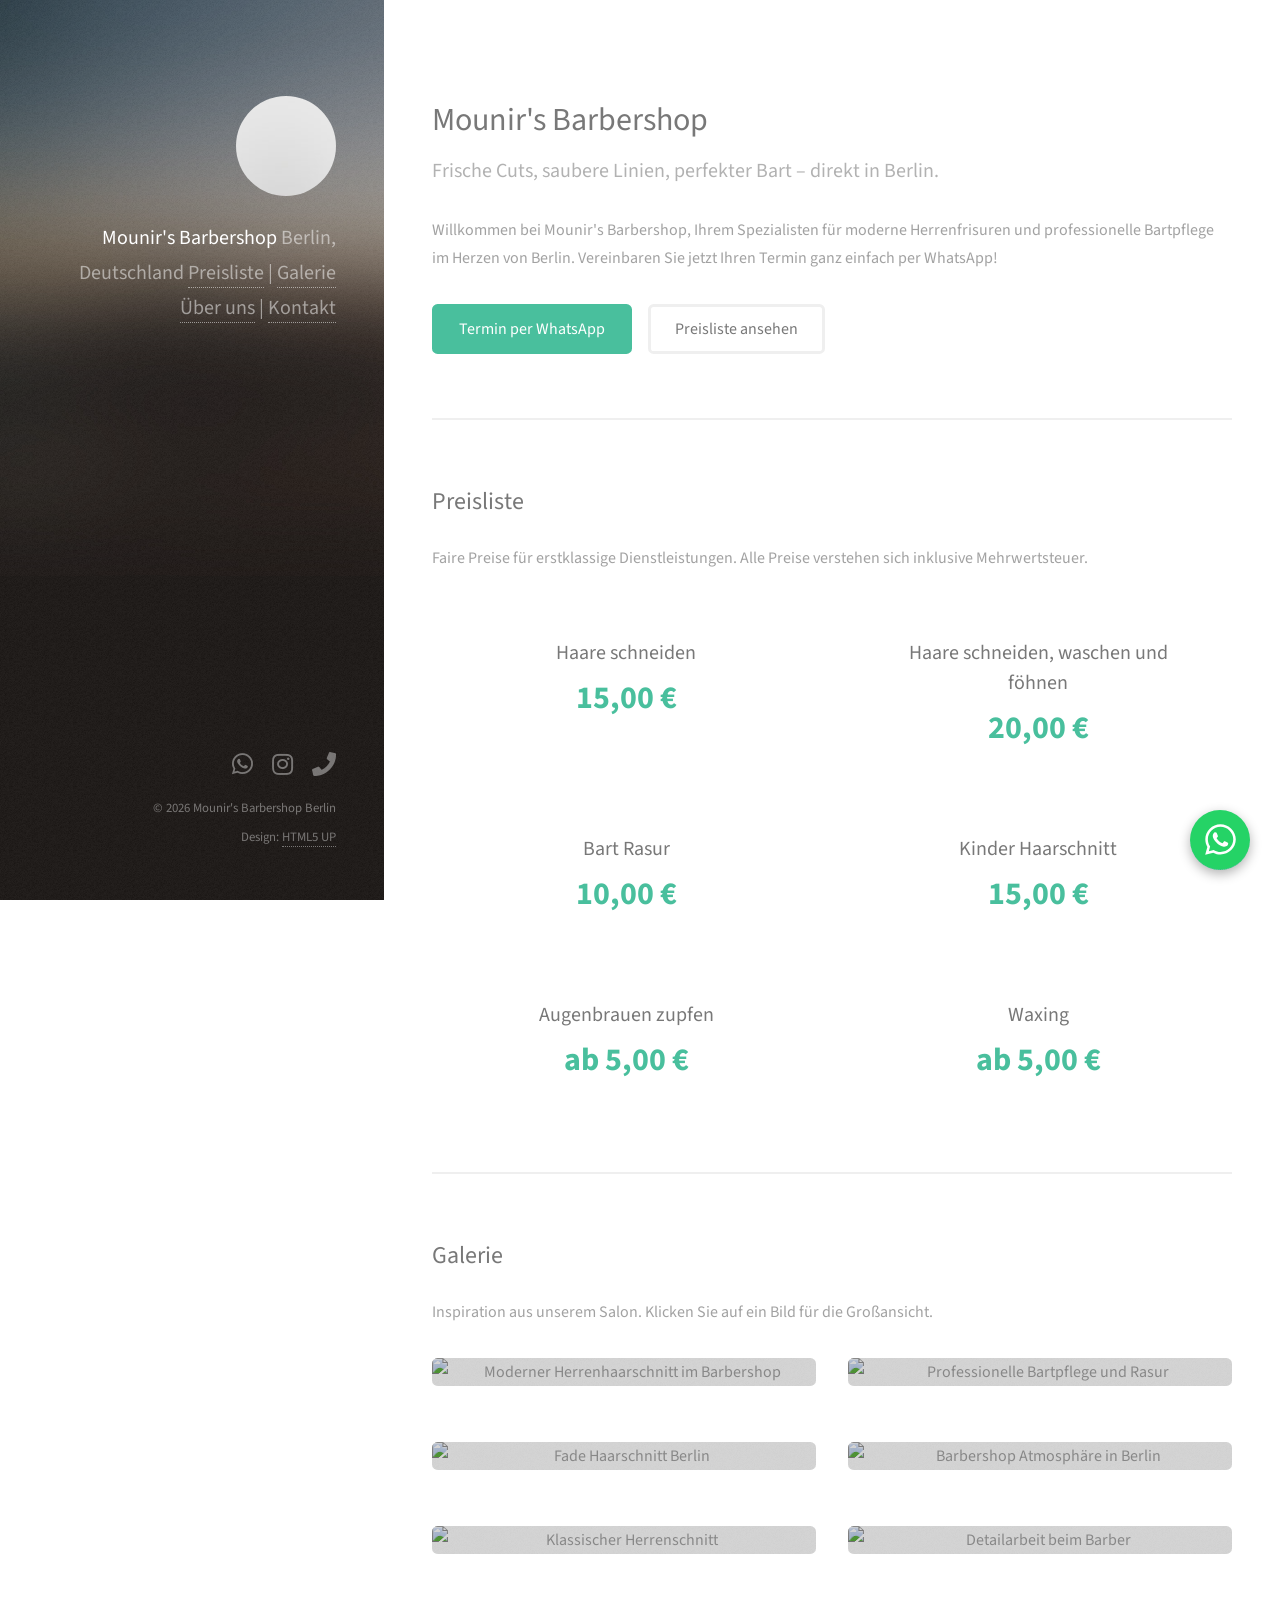
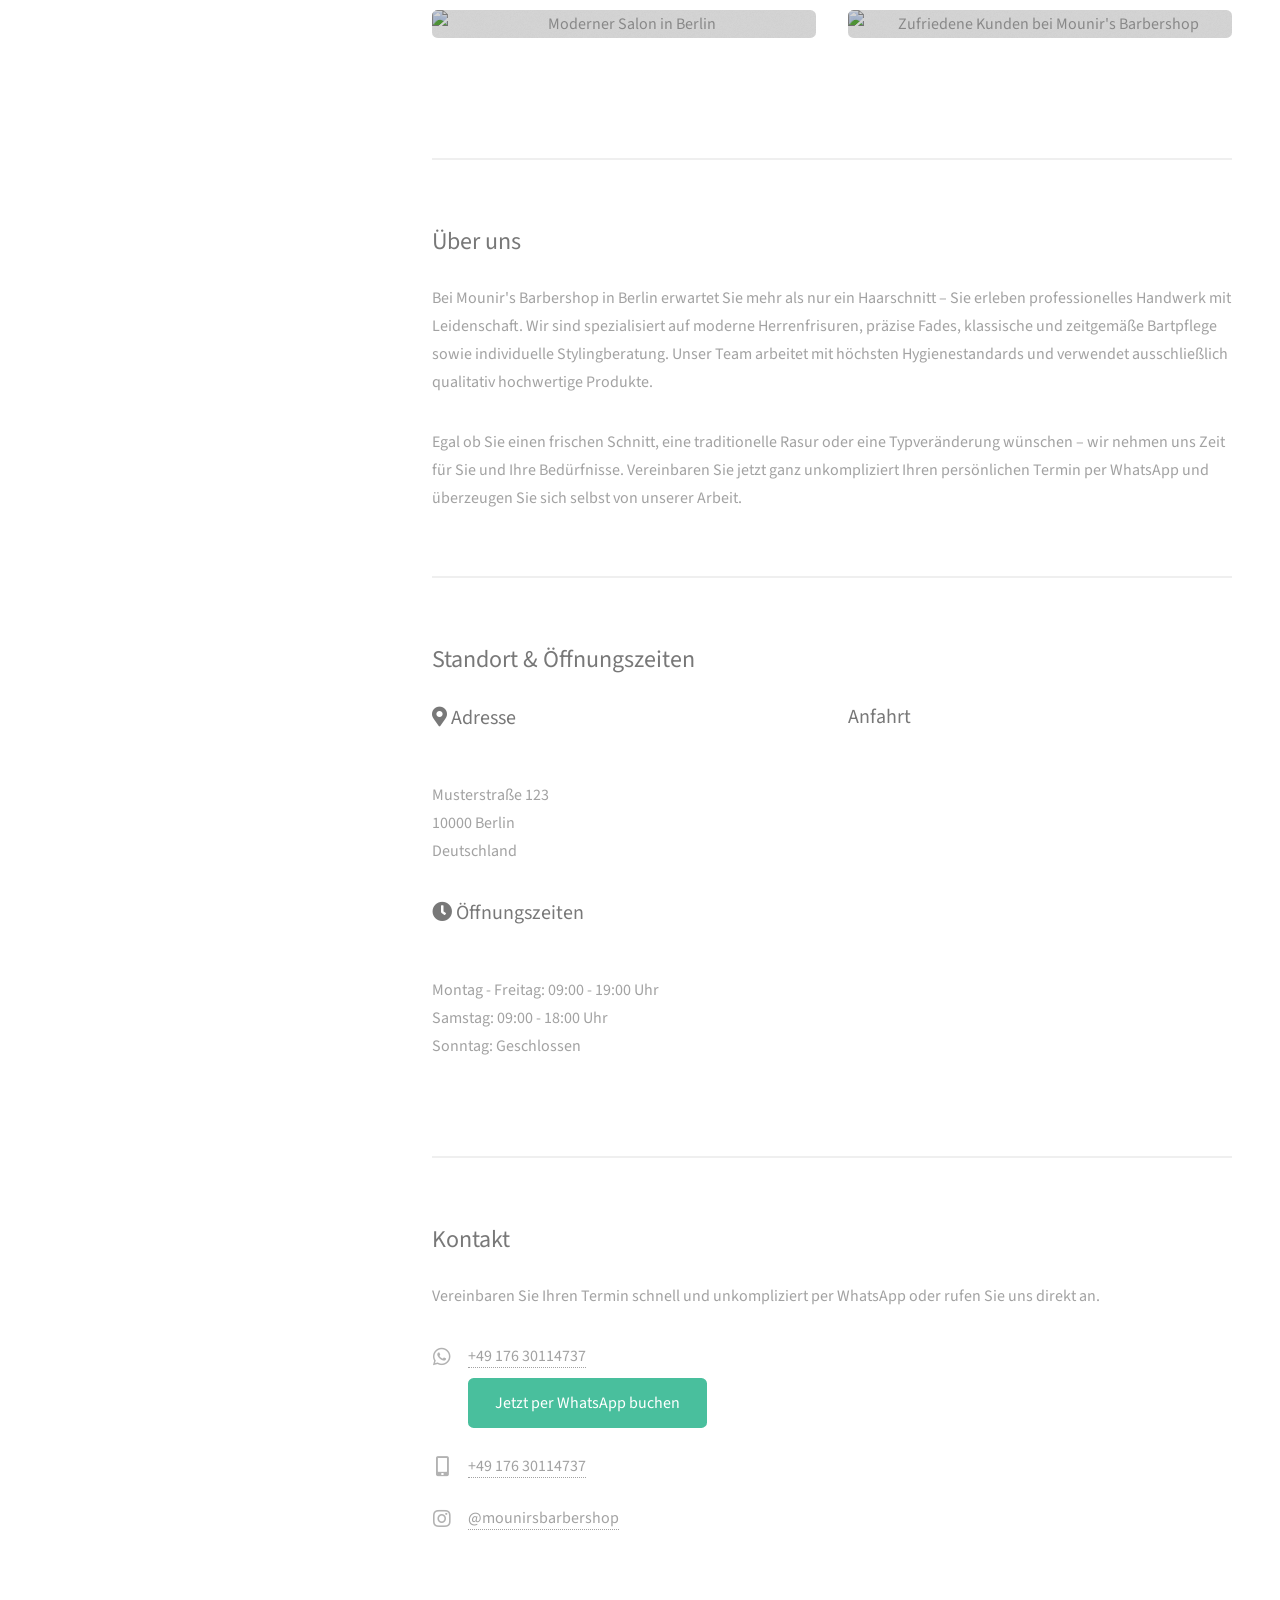
==== commit 2d348665: "ajadsjdas" ====
--- a/html5up-strata/index.html
+++ b/html5up-strata/index.html
@@ -4,320 +4,814 @@
 	html5up.net | @ajlkn
 	Free for personal and commercial use under the CCA 3.0 license (html5up.net/license)
 -->
-<html lang="de">
+<html>
 	<head>
 		<title>Mounir's Barbershop Berlin | Herrenfriseur & Bartpflege</title>
 		<meta charset="utf-8" />
 		<meta name="viewport" content="width=device-width, initial-scale=1, user-scalable=no" />
-		<meta name="description" content="Mounir's Barbershop in Berlin – Haarschnitt, Waschen & Föhnen, Bart Rasur, Kinderhaarschnitt, Augenbrauen & Waxing. Termin bequem per WhatsApp buchen." />
+		<meta name="description" content="Mounir's Barbershop in Berlin – Haarschnitt, Fade, Bart Rasur, Augenbrauen & Waxing. Termin bequem per WhatsApp buchen." />
 		<link rel="stylesheet" href="assets/css/main.css" />
+		<style>
+			/* Floating WhatsApp Button */
+			.whatsapp-float {
+				position: fixed;
+				bottom: 30px;
+				right: 30px;
+				width: 60px;
+				height: 60px;
+				background-color: #25D366;
+				border-radius: 50%;
+				box-shadow: 0 4px 12px rgba(0,0,0,0.3);
+				display: flex;
+				align-items: center;
+				justify-content: center;
+				z-index: 1000;
+				transition: transform 0.3s ease, box-shadow 0.3s ease;
+				text-decoration: none;
+			}
+			.whatsapp-float:hover {
+				transform: scale(1.1);
+				box-shadow: 0 6px 16px rgba(0,0,0,0.4);
+			}
+			.whatsapp-float svg {
+				width: 35px;
+				height: 35px;
+				fill: white;
+			}
+			@media screen and (max-width: 480px) {
+				.whatsapp-float {
+					bottom: 20px;
+					right: 20px;
+					width: 55px;
+					height: 55px;
+				}
+				.whatsapp-float svg {
+					width: 30px;
+					height: 30px;
+				}
+			}
+
+			/* Lightbox Styles */
+			.lightbox {
+				display: none;
+				position: fixed;
+				top: 0;
+				left: 0;
+				width: 100%;
+				height: 100%;
+				background-color: rgba(0, 0, 0, 0.95);
+				z-index: 9999;
+				align-items: center;
+				justify-content: center;
+			}
+			.lightbox.active {
+				display: flex;
+			}
+			.lightbox-content {
+				position: relative;
+				max-width: 90%;
+				max-height: 90%;
+			}
+			.lightbox-content img {
+				width: 100%;
+				height: auto;
+				max-height: 90vh;
+				object-fit: contain;
+			}
+			.lightbox-close {
+				position: absolute;
+				top: 20px;
+				right: 30px;
+				font-size: 40px;
+				color: white;
+				cursor: pointer;
+				z-index: 10000;
+				background: none;
+				border: none;
+				padding: 0;
+				line-height: 1;
+			}
+			.lightbox-close:hover {
+				color: #ccc;
+			}
+			.lightbox-prev, .lightbox-next {
+				position: absolute;
+				top: 50%;
+				transform: translateY(-50%);
+				font-size: 40px;
+				color: white;
+				cursor: pointer;
+				background: rgba(0,0,0,0.5);
+				border: none;
+				padding: 10px 15px;
+				z-index: 10000;
+			}
+			.lightbox-prev:hover, .lightbox-next:hover {
+				background: rgba(0,0,0,0.8);
+			}
+			.lightbox-prev {
+				left: 20px;
+			}
+			.lightbox-next {
+				right: 20px;
+			}
+
+			/* Price Cards */
+			.price-grid {
+				display: grid;
+				grid-template-columns: repeat(auto-fit, minmax(280px, 1fr));
+				gap: 1.5rem;
+				margin-top: 2rem;
+			}
+			.price-card {
+				background: rgba(255,255,255,0.05);
+				border: 2px solid rgba(255,255,255,0.1);
+				padding: 2rem;
+				border-radius: 8px;
+				transition: transform 0.3s ease, border-color 0.3s ease;
+				text-align: center;
+			}
+			.price-card:hover {
+				transform: translateY(-5px);
+				border-color: rgba(255,255,255,0.3);
+			}
+			.price-card h3 {
+				margin-bottom: 1rem;
+				font-size: 1.25rem;
+			}
+			.price-card .price {
+				font-size: 2rem;
+				font-weight: bold;
+				color: #49bf9d;
+				margin-top: 0.5rem;
+			}
+
+			/* Gallery clickable */
+			.gallery-item {
+				cursor: pointer;
+				transition: opacity 0.3s ease;
+			}
+			.gallery-item:hover {
+				opacity: 0.8;
+			}
+		</style>
 	</head>
 	<body class="is-preload">
 
+		<!-- Header -->
+			<header id="header">
+				<div class="inner">
+					<a href="#hero" class="image avatar"><img src="images/avatar.jpg" alt="Mounir's Barbershop Logo" /></a>
+					<h1><strong>Mounir's Barbershop</strong><br />
+					Berlin, Deutschland<br />
+					<a href="#preisliste">Preisliste</a> | <a href="#galerie">Galerie</a><br />
+					<a href="#ueber-uns">Über uns</a> | <a href="#kontakt">Kontakt</a></h1>
+				</div>
+			</header>
+
+		<!-- Main -->
+			<div id="main">
+
+				<!-- Hero -->
+					<section id="hero">
+						<header class="major">
+							<h2>Mounir's Barbershop</h2>
+							<p>Frische Cuts, saubere Linien, perfekter Bart – direkt in Berlin.</p>
+						</header>
+						<p>Willkommen bei Mounir's Barbershop, Ihrem Spezialisten für moderne Herrenfrisuren und professionelle Bartpflege im Herzen von Berlin. Vereinbaren Sie jetzt Ihren Termin ganz einfach per WhatsApp!</p>
+						<ul class="actions">
+							<li><a href="https://wa.me/4917630114737?text=Hallo%2C%20ich%20m%C3%B6chte%20einen%20Termin%20bei%20Mounir%27s%20Barbershop%20buchen.%20Bitte%20schlagen%20Sie%20mir%20freie%20Zeiten%20vor." class="button primary" target="_blank" rel="noopener noreferrer">Termin per WhatsApp</a></li>
+							<li><a href="#preisliste" class="button">Preisliste ansehen</a></li>
+						</ul>
+					</section>
+
+			<!-- Preisliste -->
+					<section id="preisliste">
+						<h2>Preisliste</h2>
+						<p>Faire Preise für erstklassige Dienstleistungen. Alle Preise verstehen sich inklusive Mehrwertsteuer.</p>
+						<div class="price-grid">
+							<div class="price-card">
+								<h3>Haare schneiden</h3>
+								<div class="price">15,00 €</div>
+							</div>
+							<div class="price-card">
+								<h3>Haare schneiden, waschen und föhnen</h3>
+								<div class="price">20,00 €</div>
+							</div>
+							<div class="price-card">
+								<h3>Bart Rasur</h3>
+								<div class="price">10,00 €</div>
+							</div>
+							<div class="price-card">
+								<h3>Kinder Haarschnitt</h3>
+								<div class="price">15,00 €</div>
+							</div>
+							<div class="price-card">
+								<h3>Augenbrauen zupfen</h3>
+								<div class="price">ab 5,00 €</div>
+							</div>
+							<div class="price-card">
+								<h3>Waxing</h3>
+								<div class="price">ab 5,00 €</div>
+							</div>
+						</div>
+					</section>
+
+				<!-- Galerie -->
+					<section id="galerie">
+						<h2>Galerie</h2>
+						<p>Inspiration aus unserem Salon. Klicken Sie auf ein Bild für die Großansicht.</p>
+						<div class="row">
+							<article class="col-6 col-12-xsmall work-item">
+								<div class="image fit thumb gallery-item" data-gallery-index="0">
+									<img src="images/gallery-1.jpg" alt="Moderner Herrenhaarschnitt im Barbershop" />
+								</div>
+							</article>
+							<article class="col-6 col-12-xsmall work-item">
+								<div class="image fit thumb gallery-item" data-gallery-index="1">
+									<img src="images/gallery-2.jpg" alt="Professionelle Bartpflege und Rasur" />
+								</div>
+							</article>
+							<article class="col-6 col-12-xsmall work-item">
+								<div class="image fit thumb gallery-item" data-gallery-index="2">
+									<img src="images/gallery-3.jpg" alt="Fade Haarschnitt Berlin" />
+								</div>
+							</article>
+							<article class="col-6 col-12-xsmall work-item">
+								<div class="image fit thumb gallery-item" data-gallery-index="3">
+									<img src="images/gallery-4.jpg" alt="Barbershop Atmosphäre in Berlin" />
+								</div>
+							</article>
+							<article class="col-6 col-12-xsmall work-item">
+								<div class="image fit thumb gallery-item" data-gallery-index="4">
+									<img src="images/gallery-5.jpg" alt="Klassischer Herrenschnitt" />
+								</div>
+							</article>
+							<article class="col-6 col-12-xsmall work-item">
+								<div class="image fit thumb gallery-item" data-gallery-index="5">
+									<img src="images/gallery-6.jpg" alt="Detailarbeit beim Barber" />
+								</div>
+							</article>
+							<article class="col-6 col-12-xsmall work-item">
+								<div class="image fit thumb gallery-item" data-gallery-index="6">
+									<img src="images/gallery-7.jpg" alt="Moderner Salon in Berlin" />
+								</div>
+							</article>
+							<article class="col-6 col-12-xsmall work-item">
+								<div class="image fit thumb gallery-item" data-gallery-index="7">
+									<img src="images/gallery-8.jpg" alt="Zufriedene Kunden bei Mounir's Barbershop" />
+								</div>
+							</article>
+						</div>
+					</section>
+
+			<!-- Über uns -->
+					<section id="ueber-uns">
+						<h2>Über uns</h2>
+						<p>Bei Mounir's Barbershop in Berlin erwartet Sie mehr als nur ein Haarschnitt – Sie erleben professionelles Handwerk mit Leidenschaft. Wir sind spezialisiert auf moderne Herrenfrisuren, präzise Fades, klassische und zeitgemäße Bartpflege sowie individuelle Stylingberatung. Unser Team arbeitet mit höchsten Hygienestandards und verwendet ausschließlich qualitativ hochwertige Produkte.</p>
+						<p>Egal ob Sie einen frischen Schnitt, eine traditionelle Rasur oder eine Typveränderung wünschen – wir nehmen uns Zeit für Sie und Ihre Bedürfnisse. Vereinbaren Sie jetzt ganz unkompliziert Ihren persönlichen Termin per WhatsApp und überzeugen Sie sich selbst von unserer Arbeit.</p>
+					</section>
+
+				<!-- Standort & Öffnungszeiten -->
+					<section id="standort">
+						<h2>Standort & Öffnungszeiten</h2>
+						<div class="row">
+							<div class="col-6 col-12-small">
+								<h3><i class="icon solid fa-map-marker-alt"></i> Adresse</h3>
+								<p>
+									<!-- TODO: Adresse hier einfügen --><br />
+									Musterstraße 123<br />
+									10000 Berlin<br />
+									Deutschland
+								</p>
+								<h3><i class="icon solid fa-clock"></i> Öffnungszeiten</h3>
+								<p>
+									<!-- TODO: Öffnungszeiten hier einfügen --><br />
+									Montag - Freitag: 09:00 - 19:00 Uhr<br />
+									Samstag: 09:00 - 18:00 Uhr<br />
+									Sonntag: Geschlossen
+								</p>
+							</div>
+							<div class="col-6 col-12-small">
+								<h3>Anfahrt</h3>
+								<!-- TODO: Google Maps iframe src hier einfügen -->
+								<iframe 
+									src="" 
+									width="100%" 
+									height="300" 
+									style="border:0;" 
+									allowfullscreen="" 
+									loading="lazy" 
+									referrerpolicy="no-referrer-when-downgrade">
+								</iframe>
+							</div>
+						</div>
+					</section>
+
+			<!-- Kontakt -->
+					<section id="kontakt">
+						<h2>Kontakt</h2>
+						<p>Vereinbaren Sie Ihren Termin schnell und unkompliziert per WhatsApp oder rufen Sie uns direkt an.</p>
+						<div class="row">
+							<div class="col-12">
+								<ul class="labeled-icons">
+									<li>
+										<h3 class="icon brands fa-whatsapp"><span class="label">WhatsApp</span></h3>
+										<a href="https://wa.me/4917630114737?text=Hallo%2C%20ich%20m%C3%B6chte%20einen%20Termin%20bei%20Mounir%27s%20Barbershop%20buchen.%20Bitte%20schlagen%20Sie%20mir%20freie%20Zeiten%20vor." target="_blank" rel="noopener noreferrer">+49 176 30114737</a>
+										<br />
+										<a href="https://wa.me/4917630114737?text=Hallo%2C%20ich%20m%C3%B6chte%20einen%20Termin%20bei%20Mounir%27s%20Barbershop%20buchen.%20Bitte%20schlagen%20Sie%20mir%20freie%20Zeiten%20vor." class="button primary" target="_blank" rel="noopener noreferrer" style="margin-top: 0.5rem;">Jetzt per WhatsApp buchen</a>
+									</li>
+									<li>
+										<h3 class="icon solid fa-mobile-alt"><span class="label">Telefon</span></h3>
+										<a href="tel:+4917630114737">+49 176 30114737</a>
+									</li>
+									<li>
+										<h3 class="icon brands fa-instagram"><span class="label">Instagram</span></h3>
+										<a href="#" target="_blank" rel="noopener noreferrer">@mounirsbarbershop</a>
+										<!-- TODO: Instagram-Link einfügen -->
+									</li>
+								</ul>
+							</div>
+						</div>
+					</section>
+
+				<!-- Four -->
+				<!--
+					<section id="four">
+						<h2>Elements</h2>
+
+						<section>
+							<h4>Text</h4>
+							<p>This is <b>bold</b> and this is <strong>strong</strong>. This is <i>italic</i> and this is <em>emphasized</em>.
+							This is <sup>superscript</sup> text and this is <sub>subscript</sub> text.
+							This is <u>underlined</u> and this is code: <code>for (;;) { ... }</code>. Finally, <a href="#">this is a link</a>.</p>
+							<hr />
+							<header>
+								<h4>Heading with a Subtitle</h4>
+								<p>Lorem ipsum dolor sit amet nullam id egestas urna aliquam</p>
+							</header>
+							<p>Nunc lacinia ante nunc ac lobortis. Interdum adipiscing gravida odio porttitor sem non mi integer non faucibus ornare mi ut ante amet placerat aliquet. Volutpat eu sed ante lacinia sapien lorem accumsan varius montes viverra nibh in adipiscing blandit tempus accumsan.</p>
+							<header>
+								<h5>Heading with a Subtitle</h5>
+								<p>Lorem ipsum dolor sit amet nullam id egestas urna aliquam</p>
+							</header>
+							<p>Nunc lacinia ante nunc ac lobortis. Interdum adipiscing gravida odio porttitor sem non mi integer non faucibus ornare mi ut ante amet placerat aliquet. Volutpat eu sed ante lacinia sapien lorem accumsan varius montes viverra nibh in adipiscing blandit tempus accumsan.</p>
+							<hr />
+							<h2>Heading Level 2</h2>
+							<h3>Heading Level 3</h3>
+							<h4>Heading Level 4</h4>
+							<h5>Heading Level 5</h5>
+							<h6>Heading Level 6</h6>
+							<hr />
+							<h5>Blockquote</h5>
+							<blockquote>Fringilla nisl. Donec accumsan interdum nisi, quis tincidunt felis sagittis eget tempus euismod. Vestibulum ante ipsum primis in faucibus vestibulum. Blandit adipiscing eu felis iaculis volutpat ac adipiscing accumsan faucibus. Vestibulum ante ipsum primis in faucibus lorem ipsum dolor sit amet nullam adipiscing eu felis.</blockquote>
+							<h5>Preformatted</h5>
+							<pre><code>i = 0;
+
+while (!deck.isInOrder()) {
+print 'Iteration ' + i;
+deck.shuffle();
+i++;
+}
+
+print 'It took ' + i + ' iterations to sort the deck.';</code></pre>
+						</section>
+
+						<section>
+							<h4>Lists</h4>
+							<div class="row">
+								<div class="col-6 col-12-xsmall">
+									<h5>Unordered</h5>
+									<ul>
+										<li>Dolor pulvinar etiam magna etiam.</li>
+										<li>Sagittis adipiscing lorem eleifend.</li>
+										<li>Felis enim feugiat dolore viverra.</li>
+									</ul>
+									<h5>Alternate</h5>
+									<ul class="alt">
+										<li>Dolor pulvinar etiam magna etiam.</li>
+										<li>Sagittis adipiscing lorem eleifend.</li>
+										<li>Felis enim feugiat dolore viverra.</li>
+									</ul>
+								</div>
+								<div class="col-6 col-12-xsmall">
+									<h5>Ordered</h5>
+									<ol>
+										<li>Dolor pulvinar etiam magna etiam.</li>
+										<li>Etiam vel felis at lorem sed viverra.</li>
+										<li>Felis enim feugiat dolore viverra.</li>
+										<li>Dolor pulvinar etiam magna etiam.</li>
+										<li>Etiam vel felis at lorem sed viverra.</li>
+										<li>Felis enim feugiat dolore viverra.</li>
+									</ol>
+									<h5>Icons</h5>
+									<ul class="icons">
+										<li><a href="#" class="icon brands fa-twitter"><span class="label">Twitter</span></a></li>
+										<li><a href="#" class="icon brands fa-facebook-f"><span class="label">Facebook</span></a></li>
+										<li><a href="#" class="icon brands fa-instagram"><span class="label">Instagram</span></a></li>
+										<li><a href="#" class="icon brands fa-github"><span class="label">Github</span></a></li>
+										<li><a href="#" class="icon brands fa-dribbble"><span class="label">Dribbble</span></a></li>
+										<li><a href="#" class="icon brands fa-tumblr"><span class="label">Tumblr</span></a></li>
+									</ul>
+								</div>
+							</div>
+							<h5>Actions</h5>
+							<ul class="actions">
+								<li><a href="#" class="button primary">Default</a></li>
+								<li><a href="#" class="button">Default</a></li>
+							</ul>
+							<ul class="actions small">
+								<li><a href="#" class="button primary small">Small</a></li>
+								<li><a href="#" class="button small">Small</a></li>
+							</ul>
+							<div class="row">
+								<div class="col-6 col-12-small">
+									<ul class="actions stacked">
+										<li><a href="#" class="button primary">Default</a></li>
+										<li><a href="#" class="button">Default</a></li>
+									</ul>
+								</div>
+								<div class="col-6 col-12-small">
+									<ul class="actions stacked">
+										<li><a href="#" class="button primary small">Small</a></li>
+										<li><a href="#" class="button small">Small</a></li>
+									</ul>
+								</div>
+								<div class="col-6 col-12-small">
+									<ul class="actions stacked">
+										<li><a href="#" class="button primary fit">Default</a></li>
+										<li><a href="#" class="button fit">Default</a></li>
+									</ul>
+								</div>
+								<div class="col-6 col-12-small">
+									<ul class="actions stacked">
+										<li><a href="#" class="button primary small fit">Small</a></li>
+										<li><a href="#" class="button small fit">Small</a></li>
+									</ul>
+								</div>
+							</div>
+						</section>
+
+						<section>
+							<h4>Table</h4>
+							<h5>Default</h5>
+							<div class="table-wrapper">
+								<table>
+									<thead>
+										<tr>
+											<th>Name</th>
+											<th>Description</th>
+											<th>Price</th>
+										</tr>
+									</thead>
+									<tbody>
+										<tr>
+											<td>Item One</td>
+											<td>Ante turpis integer aliquet porttitor.</td>
+											<td>29.99</td>
+										</tr>
+										<tr>
+											<td>Item Two</td>
+											<td>Vis ac commodo adipiscing arcu aliquet.</td>
+											<td>19.99</td>
+										</tr>
+										<tr>
+											<td>Item Three</td>
+											<td> Morbi faucibus arcu accumsan lorem.</td>
+											<td>29.99</td>
+										</tr>
+										<tr>
+											<td>Item Four</td>
+											<td>Vitae integer tempus condimentum.</td>
+											<td>19.99</td>
+										</tr>
+										<tr>
+											<td>Item Five</td>
+											<td>Ante turpis integer aliquet porttitor.</td>
+											<td>29.99</td>
+										</tr>
+									</tbody>
+									<tfoot>
+										<tr>
+											<td colspan="2"></td>
+											<td>100.00</td>
+										</tr>
+									</tfoot>
+								</table>
+							</div>
+
+							<h5>Alternate</h5>
+							<div class="table-wrapper">
+								<table class="alt">
+									<thead>
+										<tr>
+											<th>Name</th>
+											<th>Description</th>
+											<th>Price</th>
+										</tr>
+									</thead>
+									<tbody>
+										<tr>
+											<td>Item One</td>
+											<td>Ante turpis integer aliquet porttitor.</td>
+											<td>29.99</td>
+										</tr>
+										<tr>
+											<td>Item Two</td>
+											<td>Vis ac commodo adipiscing arcu aliquet.</td>
+											<td>19.99</td>
+										</tr>
+										<tr>
+											<td>Item Three</td>
+											<td> Morbi faucibus arcu accumsan lorem.</td>
+											<td>29.99</td>
+										</tr>
+										<tr>
+											<td>Item Four</td>
+											<td>Vitae integer tempus condimentum.</td>
+											<td>19.99</td>
+										</tr>
+										<tr>
+											<td>Item Five</td>
+											<td>Ante turpis integer aliquet porttitor.</td>
+											<td>29.99</td>
+										</tr>
+									</tbody>
+									<tfoot>
+										<tr>
+											<td colspan="2"></td>
+											<td>100.00</td>
+										</tr>
+									</tfoot>
+								</table>
+							</div>
+						</section>
+
+						<section>
+							<h4>Buttons</h4>
+							<ul class="actions">
+								<li><a href="#" class="button primary">Primary</a></li>
+								<li><a href="#" class="button">Default</a></li>
+							</ul>
+							<ul class="actions">
+								<li><a href="#" class="button large">Large</a></li>
+								<li><a href="#" class="button">Default</a></li>
+								<li><a href="#" class="button small">Small</a></li>
+							</ul>
+							<ul class="actions fit">
+								<li><a href="#" class="button primary fit">Fit</a></li>
+								<li><a href="#" class="button fit">Fit</a></li>
+							</ul>
+							<ul class="actions fit small">
+								<li><a href="#" class="button primary fit small">Fit + Small</a></li>
+								<li><a href="#" class="button fit small">Fit + Small</a></li>
+							</ul>
+							<ul class="actions">
+								<li><a href="#" class="button primary icon solid fa-download">Icon</a></li>
+								<li><a href="#" class="button icon solid fa-download">Icon</a></li>
+							</ul>
+							<ul class="actions">
+								<li><span class="button primary disabled">Primary</span></li>
+								<li><span class="button disabled">Default</span></li>
+							</ul>
+						</section>
+
+						<section>
+							<h4>Form</h4>
+							<form method="post" action="#">
+								<div class="row gtr-uniform gtr-50">
+									<div class="col-6 col-12-xsmall">
+										<input type="text" name="demo-name" id="demo-name" value="" placeholder="Name" />
+									</div>
+									<div class="col-6 col-12-xsmall">
+										<input type="email" name="demo-email" id="demo-email" value="" placeholder="Email" />
+									</div>
+									<div class="col-12">
+										<select name="demo-category" id="demo-category">
+											<option value="">- Category -</option>
+											<option value="1">Manufacturing</option>
+											<option value="1">Shipping</option>
+											<option value="1">Administration</option>
+											<option value="1">Human Resources</option>
+										</select>
+									</div>
+									<div class="col-4 col-12-small">
+										<input type="radio" id="demo-priority-low" name="demo-priority" checked>
+										<label for="demo-priority-low">Low Priority</label>
+									</div>
+									<div class="col-4 col-12-small">
+										<input type="radio" id="demo-priority-normal" name="demo-priority">
+										<label for="demo-priority-normal">Normal Priority</label>
+									</div>
+									<div class="col-4 col-12-small">
+										<input type="radio" id="demo-priority-high" name="demo-priority">
+										<label for="demo-priority-high">High Priority</label>
+									</div>
+									<div class="col-6 col-12-small">
+										<input type="checkbox" id="demo-copy" name="demo-copy">
+										<label for="demo-copy">Email me a copy of this message</label>
+									</div>
+									<div class="col-6 col-12-small">
+										<input type="checkbox" id="demo-human" name="demo-human" checked>
+										<label for="demo-human">I am a human and not a robot</label>
+									</div>
+									<div class="col-12">
+										<textarea name="demo-message" id="demo-message" placeholder="Enter your message" rows="6"></textarea>
+									</div>
+									<div class="col-12">
+										<ul class="actions">
+											<li><input type="submit" value="Send Message" class="primary" /></li>
+											<li><input type="reset" value="Reset" /></li>
+										</ul>
+									</div>
+								</div>
+							</form>
+						</section>
+
+						<section>
+							<h4>Image</h4>
+							<h5>Fit</h5>
+							<div class="box alt">
+								<div class="row gtr-50 gtr-uniform">
+									<div class="col-12"><span class="image fit"><img src="images/fulls/05.jpg" alt="" /></span></div>
+									<div class="col-4"><span class="image fit"><img src="images/thumbs/01.jpg" alt="" /></span></div>
+									<div class="col-4"><span class="image fit"><img src="images/thumbs/02.jpg" alt="" /></span></div>
+									<div class="col-4"><span class="image fit"><img src="images/thumbs/03.jpg" alt="" /></span></div>
+									<div class="col-4"><span class="image fit"><img src="images/thumbs/04.jpg" alt="" /></span></div>
+									<div class="col-4"><span class="image fit"><img src="images/thumbs/05.jpg" alt="" /></span></div>
+									<div class="col-4"><span class="image fit"><img src="images/thumbs/06.jpg" alt="" /></span></div>
+									<div class="col-4"><span class="image fit"><img src="images/thumbs/03.jpg" alt="" /></span></div>
+									<div class="col-4"><span class="image fit"><img src="images/thumbs/02.jpg" alt="" /></span></div>
+									<div class="col-4"><span class="image fit"><img src="images/thumbs/01.jpg" alt="" /></span></div>
+								</div>
+							</div>
+							<h5>Left &amp; Right</h5>
+							<p><span class="image left"><img src="images/avatar.jpg" alt="" /></span>Fringilla nisl. Donec accumsan interdum nisi, quis tincidunt felis sagittis eget. tempus euismod. Vestibulum ante ipsum primis in faucibus vestibulum. Blandit adipiscing eu felis iaculis volutpat ac adipiscing accumsan eu faucibus. Integer ac pellentesque praesent tincidunt felis sagittis eget. tempus euismod. Vestibulum ante ipsum primis in faucibus vestibulum. Blandit adipiscing eu felis iaculis volutpat ac adipiscing accumsan eu faucibus. Integer ac pellentesque praesent. Donec accumsan interdum nisi, quis tincidunt felis sagittis eget. tempus euismod. Vestibulum ante ipsum primis in faucibus vestibulum. Blandit adipiscing eu felis iaculis volutpat ac adipiscing accumsan eu faucibus. Integer ac pellentesque praesent tincidunt felis sagittis eget. tempus euismod. Vestibulum ante ipsum primis in faucibus vestibulum. Blandit adipiscing eu felis iaculis volutpat ac adipiscing accumsan eu faucibus. Integer ac pellentesque praesent.</p>
+							<p><span class="image right"><img src="images/avatar.jpg" alt="" /></span>Fringilla nisl. Donec accumsan interdum nisi, quis tincidunt felis sagittis eget. tempus euismod. Vestibulum ante ipsum primis in faucibus vestibulum. Blandit adipiscing eu felis iaculis volutpat ac adipiscing accumsan eu faucibus. Integer ac pellentesque praesent tincidunt felis sagittis eget. tempus euismod. Vestibulum ante ipsum primis in faucibus vestibulum. Blandit adipiscing eu felis iaculis volutpat ac adipiscing accumsan eu faucibus. Integer ac pellentesque praesent. Donec accumsan interdum nisi, quis tincidunt felis sagittis eget. tempus euismod. Vestibulum ante ipsum primis in faucibus vestibulum. Blandit adipiscing eu felis iaculis volutpat ac adipiscing accumsan eu faucibus. Integer ac pellentesque praesent tincidunt felis sagittis eget. tempus euismod. Vestibulum ante ipsum primis in faucibus vestibulum. Blandit adipiscing eu felis iaculis volutpat ac adipiscing accumsan eu faucibus. Integer ac pellentesque praesent.</p>
+						</section>
+
+					</section>
+				-->
+
+			</div>
+
 		<!-- Floating WhatsApp Button -->
-		<a
-			class="whatsapp-float"
-			href="https://wa.me/4917630114737?text=Hallo%2C%20ich%20m%C3%B6chte%20einen%20Termin%20bei%20Mounir%27s%20Barbershop%20buchen.%20Bitte%20schlagen%20Sie%20mir%20freie%20Zeiten%20vor."
-			target="_blank"
-			rel="noopener noreferrer"
-			aria-label="WhatsApp Chat öffnen"
-			title="Termin per WhatsApp buchen"
-		>
-			<!-- Inline WhatsApp SVG icon -->
-			<svg viewBox="0 0 32 32" aria-hidden="true" focusable="false">
-				<path d="M19.11 17.53c-.25-.12-1.46-.72-1.69-.8-.23-.08-.4-.12-.57.12-.17.25-.65.8-.8.97-.15.17-.29.19-.54.06-.25-.12-1.06-.39-2.02-1.25-.75-.67-1.25-1.49-1.4-1.74-.15-.25-.02-.39.11-.51.11-.11.25-.29.37-.43.12-.15.17-.25.25-.42.08-.17.04-.31-.02-.43-.06-.12-.57-1.37-.78-1.88-.2-.49-.41-.42-.57-.43h-.49c-.17 0-.43.06-.66.31-.23.25-.86.84-.86 2.05 0 1.2.88 2.36 1 2.53.12.17 1.73 2.64 4.19 3.7.59.25 1.05.4 1.41.51.59.19 1.13.16 1.56.1.48-.07 1.46-.6 1.67-1.18.21-.58.21-1.08.15-1.18-.06-.1-.23-.16-.48-.28z"/>
-				<path d="M16.02 3.2c-7.06 0-12.8 5.74-12.8 12.8 0 2.24.58 4.42 1.68 6.36L3.2 28.8l6.6-1.72c1.87 1.02 3.97 1.56 6.22 1.56 7.06 0 12.8-5.74 12.8-12.8S23.08 3.2 16.02 3.2zm0 22.76c-2.06 0-4.06-.6-5.78-1.72l-.41-.26-3.91 1.02 1.05-3.81-.27-.39a9.5 9.5 0 0 1-1.61-5.28c0-5.25 4.27-9.52 9.52-9.52 5.25 0 9.52 4.27 9.52 9.52 0 5.25-4.27 9.52-9.52 9.52z"/>
-			</svg>
-		</a>
-
-		<!-- Header -->
-		<header id="header">
-			<div class="inner">
-				<a href="#start" class="image avatar"><img src="images/avatar.jpg" alt="Mounir's Barbershop Logo/Profilbild" /></a>
-				<h1>
-					<strong>Mounir's Barbershop</strong><br />
-					Frische Cuts, saubere Linien,<br />
-					perfekter Bart – direkt in Berlin.
-				</h1>
+			<a href="https://wa.me/4917630114737?text=Hallo%2C%20ich%20m%C3%B6chte%20einen%20Termin%20bei%20Mounir%27s%20Barbershop%20buchen.%20Bitte%20schlagen%20Sie%20mir%20freie%20Zeiten%20vor." 
+			   class="whatsapp-float" 
+			   target="_blank" 
+			   rel="noopener noreferrer"
+			   aria-label="WhatsApp Chat öffnen">
+				<svg xmlns="http://www.w3.org/2000/svg" viewBox="0 0 448 512">
+					<path d="M380.9 97.1C339 55.1 283.2 32 223.9 32c-122.4 0-222 99.6-222 222 0 39.1 10.2 77.3 29.6 111L0 480l117.7-30.9c32.4 17.7 68.9 27 106.1 27h.1c122.3 0 224.1-99.6 224.1-222 0-59.3-25.2-115-67.1-157zm-157 341.6c-33.2 0-65.7-8.9-94-25.7l-6.7-4-69.8 18.3L72 359.2l-4.4-7c-18.5-29.4-28.2-63.3-28.2-98.2 0-101.7 82.8-184.5 184.6-184.5 49.3 0 95.6 19.2 130.4 54.1 34.8 34.9 56.2 81.2 56.1 130.5 0 101.8-84.9 184.6-186.6 184.6zm101.2-138.2c-5.5-2.8-32.8-16.2-37.9-18-5.1-1.9-8.8-2.8-12.5 2.8-3.7 5.6-14.3 18-17.6 21.8-3.2 3.7-6.5 4.2-12 1.4-32.6-16.3-54-29.1-75.5-66-5.7-9.8 5.7-9.1 16.3-30.3 1.8-3.7.9-6.9-.5-9.7-1.4-2.8-12.5-30.1-17.1-41.2-4.5-10.8-9.1-9.3-12.5-9.5-3.2-.2-6.9-.2-10.6-.2-3.7 0-9.7 1.4-14.8 6.9-5.1 5.6-19.4 19-19.4 46.3 0 27.3 19.9 53.7 22.6 57.4 2.8 3.7 39.1 59.7 94.8 83.8 35.2 15.2 49 16.5 66.6 13.9 10.7-1.6 32.8-13.4 37.4-26.4 4.6-13 4.6-24.1 3.2-26.4-1.3-2.5-5-3.9-10.5-6.6z"/>
+				</svg>
+			</a>
+
+		<!-- Lightbox -->
+			<div id="lightbox" class="lightbox">
+				<button class="lightbox-close" aria-label="Schließen">&times;</button>
+				<button class="lightbox-prev" aria-label="Vorheriges Bild">&lsaquo;</button>
+				<button class="lightbox-next" aria-label="Nächstes Bild">&rsaquo;</button>
+				<div class="lightbox-content">
+					<img id="lightbox-img" src="" alt="" />
+				</div>
 			</div>
-		</header>
-
-		<!-- Main -->
-		<div id="main">
-
-			<!-- Start / Hero -->
-			<section id="start">
-				<header class="major">
-					<h2>Dein Herrenfriseur in Berlin</h2>
-				</header>
-
-				<p>
-					Haarschnitt, Waschen &amp; Föhnen, Bartpflege, Augenbrauen und Waxing –
-					schnell, sauber und professionell. Buche deinen Termin bequem per WhatsApp.
-				</p>
-
-				<ul class="actions">
-					<li>
-						<a
-							href="https://wa.me/4917630114737?text=Hallo%2C%20ich%20m%C3%B6chte%20einen%20Termin%20bei%20Mounir%27s%20Barbershop%20buchen.%20Bitte%20schlagen%20Sie%20mir%20freie%20Zeiten%20vor."
-							class="button primary"
-							target="_blank"
-							rel="noopener noreferrer"
-						>
-							Termin per WhatsApp
-						</a>
-					</li>
-					<li><a href="#preise" class="button">Preisliste ansehen</a></li>
-				</ul>
-			</section>
-
-			<!-- Preise -->
-			<section id="preise">
-				<h2>Preisliste</h2>
-				<div class="table-wrapper">
-					<table class="alt">
-						<thead>
-							<tr>
-								<th>Service</th>
-								<th>Preis</th>
-							</tr>
-						</thead>
-						<tbody>
-							<tr>
-								<td>Haare schneiden</td>
-								<td>15,00 €</td>
-							</tr>
-							<tr>
-								<td>Haare schneiden, waschen und föhnen</td>
-								<td>20,00 €</td>
-							</tr>
-							<tr>
-								<td>Bart Rasur</td>
-								<td>10,00 €</td>
-							</tr>
-							<tr>
-								<td>Kinder Haarschnitt</td>
-								<td>15,00 €</td>
-							</tr>
-							<tr>
-								<td>Augenbrauen zupfen</td>
-								<td>ab 5,00 €</td>
-							</tr>
-							<tr>
-								<td>Waxing</td>
-								<td>ab 5,00 €</td>
-							</tr>
-						</tbody>
-					</table>
+
+		<!-- Footer -->
+			<footer id="footer">
+				<div class="inner">
+					<ul class="icons">
+						<li><a href="https://wa.me/4917630114737" class="icon brands fa-whatsapp" target="_blank" rel="noopener noreferrer"><span class="label">WhatsApp</span></a></li>
+						<li><a href="#" class="icon brands fa-instagram" target="_blank" rel="noopener noreferrer"><span class="label">Instagram</span></a></li>
+						<li><a href="tel:+4917630114737" class="icon solid fa-phone"><span class="label">Telefon</span></a></li>
+					</ul>
+					<ul class="copyright">
+						<li>&copy; 2026 Mounir's Barbershop Berlin</li><li>Design: <a href="http://html5up.net">HTML5 UP</a></li>
+					</ul>
 				</div>
-
-				<ul class="actions">
-					<li>
-						<a
-							href="https://wa.me/4917630114737?text=Hallo%2C%20ich%20m%C3%B6chte%20einen%20Termin%20bei%20Mounir%27s%20Barbershop%20buchen.%20Bitte%20schlagen%20Sie%20mir%20freie%20Zeiten%20vor."
-							class="button primary"
-							target="_blank"
-							rel="noopener noreferrer"
-						>
-							Jetzt Termin buchen
-						</a>
-					</li>
-				</ul>
-			</section>
-
-			<!-- Galerie -->
-			<section id="galerie">
-				<h2>Galerie</h2>
-				<p>Ein paar Eindrücke aus dem Laden und von unseren Schnitten.</p>
-
-				<div class="row">
-					<article class="col-6 col-12-xsmall work-item">
-						<a href="images/fulls/01.jpg" class="image fit thumb">
-							<img src="images/thumbs/01.jpg" alt="Fade Haarschnitt Beispiel" />
-						</a>
-						<h3>Fade &amp; Fresh Cut</h3>
-						<p>Saubere Übergänge, präzise Details.</p>
-					</article>
-
-					<article class="col-6 col-12-xsmall work-item">
-						<a href="images/fulls/02.jpg" class="image fit thumb">
-							<img src="images/thumbs/02.jpg" alt="Bart Rasur Beispiel" />
-						</a>
-						<h3>Bartpflege &amp; Rasur</h3>
-						<p>Klare Linien, gepflegter Look.</p>
-					</article>
-
-					<article class="col-6 col-12-xsmall work-item">
-						<a href="images/fulls/03.jpg" class="image fit thumb">
-							<img src="images/thumbs/03.jpg" alt="Haarschnitt im Barbershop" />
-						</a>
-						<h3>Haarschnitt</h3>
-						<p>Modern, klassisch oder individuell.</p>
-					</article>
-
-					<article class="col-6 col-12-xsmall work-item">
-						<a href="images/fulls/04.jpg" class="image fit thumb">
-							<img src="images/thumbs/04.jpg" alt="Innenansicht Barbershop" />
-						</a>
-						<h3>Shop-Vibes</h3>
-						<p>Entspannt, sauber und professionell.</p>
-					</article>
-
-					<article class="col-6 col-12-xsmall work-item">
-						<a href="images/fulls/05.jpg" class="image fit thumb">
-							<img src="images/thumbs/05.jpg" alt="Augenbrauen zupfen" />
-						</a>
-						<h3>Augenbrauen</h3>
-						<p>Sauber gezupft für einen frischen Look.</p>
-					</article>
-
-					<article class="col-6 col-12-xsmall work-item">
-						<a href="images/fulls/06.jpg" class="image fit thumb">
-							<img src="images/thumbs/06.jpg" alt="Barber Tools und Hygiene" />
-						</a>
-						<h3>Tools &amp; Hygiene</h3>
-						<p>Saubere Tools, hohe Standards.</p>
-					</article>
-				</div>
-			</section>
-
-			<!-- Über uns -->
-			<section id="ueber-uns">
-				<h2>Über uns</h2>
-				<p>
-					Bei <strong>Mounir's Barbershop</strong> bekommst du moderne Herrenhaarschnitte, saubere Fades und
-					exakte Bartlinien – mit Fokus auf Details. Wir nehmen uns Zeit für Beratung, arbeiten präzise und
-					legen großen Wert auf Hygiene. Komm vorbei und geh mit einem frischen Look raus – schnell und ohne Stress.
-				</p>
-			</section>
-
-			<!-- Standort & Öffnungszeiten -->
-			<section id="standort">
-				<h2>Standort &amp; Öffnungszeiten</h2>
-
-				<div class="row">
-					<div class="col-6 col-12-small">
-						<h3>Adresse</h3>
-						<p>
-							<strong>[Straße Hausnummer]</strong><br />
-							<strong>[PLZ Berlin]</strong><br />
-							Deutschland
-						</p>
-
-						<h3>Öffnungszeiten</h3>
-						<p>
-							<strong>[Mo–Fr]</strong>: [z.B. 10:00–19:00]<br />
-							<strong>[Sa]</strong>: [z.B. 10:00–18:00]<br />
-							<strong>[So]</strong>: Geschlossen
-						</p>
-					</div>
-
-					<div class="col-6 col-12-small">
-						<h3>Google Maps</h3>
-						<!-- TODO: Google Maps iframe src ersetzen, sobald die Adresse feststeht -->
-						<div class="box">
-							<iframe
-								title="Google Maps - Mounir's Barbershop"
-								src=""
-								width="100%"
-								height="320"
-								style="border:0;"
-								loading="lazy"
-								referrerpolicy="no-referrer-when-downgrade"
-								aria-label="Google Maps Karte"
-							></iframe>
-							<p style="margin: 0.75rem 0 0 0;">
-								<em>Hier kommt die Karte rein, sobald die Adresse eingetragen ist.</em>
-							</p>
-						</div>
-					</div>
-				</div>
-			</section>
-
-			<!-- Kontakt -->
-			<section id="kontakt">
-				<h2>Kontakt</h2>
-				<p>
-					Am schnellsten erreichst du uns über WhatsApp. Schreib uns kurz, wann du Zeit hast – wir bestätigen dir den Termin.
-				</p>
-
-				<ul class="actions">
-					<li>
-						<a
-							href="https://wa.me/4917630114737?text=Hallo%2C%20ich%20m%C3%B6chte%20einen%20Termin%20bei%20Mounir%27s%20Barbershop%20buchen.%20Bitte%20schlagen%20Sie%20mir%20freie%20Zeiten%20vor."
-							class="button primary"
-							target="_blank"
-							rel="noopener noreferrer"
-						>
-							WhatsApp öffnen
-						</a>
-					</li>
-					<li>
-						<a href="tel:+4917630114737" class="button">Anrufen</a>
-					</li>
-				</ul>
-
-				<ul class="labeled-icons">
-					<li>
-						<h3 class="icon brands fa-whatsapp"><span class="label">WhatsApp</span></h3>
-						<a
-							href="https://wa.me/4917630114737?text=Hallo%2C%20ich%20m%C3%B6chte%20einen%20Termin%20bei%20Mounir%27s%20Barbershop%20buchen.%20Bitte%20schlagen%20Sie%20mir%20freie%20Zeiten%20vor."
-							target="_blank"
-							rel="noopener noreferrer"
-						>
-							+49 176 30114737
-						</a>
-					</li>
-					<li>
-						<h3 class="icon solid fa-phone"><span class="label">Telefon</span></h3>
-						<a href="tel:+4917630114737">+49 176 30114737</a>
-					</li>
-					<li>
-						<h3 class="icon solid fa-map-marker-alt"><span class="label">Ort</span></h3>
-						Berlin, Deutschland
-					</li>
-				</ul>
-			</section>
-
-		</div>
-
-		<!-- Footer -->
-		<footer id="footer">
-			<div class="inner">
-				<ul class="icons">
-					<!-- Optional: Instagram eintragen -->
-					<li><a href="#" class="icon brands fa-instagram" aria-label="Instagram"><span class="label">Instagram</span></a></li>
-					<li>
-						<a
-							href="https://wa.me/4917630114737?text=Hallo%2C%20ich%20m%C3%B6chte%20einen%20Termin%20bei%20Mounir%27s%20Barbershop%20buchen.%20Bitte%20schlagen%20Sie%20mir%20freie%20Zeiten%20vor."
-							class="icon brands fa-whatsapp"
-							aria-label="WhatsApp"
-							target="_blank"
-							rel="noopener noreferrer"
-						>
-							<span class="label">WhatsApp</span>
-						</a>
-					</li>
-				</ul>
-				<ul class="copyright">
-					<li>&copy; <span id="year"></span> Mounir's Barbershop</li>
-					<li>Design: <a href="http://html5up.net">HTML5 UP</a></li>
-				</ul>
-			</div>
-		</footer>
+			</footer>
 
 		<!-- Scripts -->
-		<script src="assets/js/jquery.min.js"></script>
-		<script src="assets/js/jquery.poptrox.min.js"></script>
-		<script src="assets/js/browser.min.js"></script>
-		<script src="assets/js/breakpoints.min.js"></script>
-		<script src="assets/js/util.js"></script>
-		<script src="assets/js/main.js"></script>
-
-		<script>
-			// Footer year
-			document.getElementById('year').textContent = new Date().getFullYear();
-		</script>
+			<script src="assets/js/jquery.min.js"></script>
+			<script src="assets/js/jquery.poptrox.min.js"></script>
+			<script src="assets/js/browser.min.js"></script>
+			<script src="assets/js/breakpoints.min.js"></script>
+			<script src="assets/js/util.js"></script>
+			<script src="assets/js/main.js"></script>
+			
+			<!-- Lightbox Script -->
+			<script>
+				(function() {
+					// Lightbox functionality
+					const lightbox = document.getElementById('lightbox');
+					const lightboxImg = document.getElementById('lightbox-img');
+					const closeBtn = document.querySelector('.lightbox-close');
+					const prevBtn = document.querySelector('.lightbox-prev');
+					const nextBtn = document.querySelector('.lightbox-next');
+					const galleryItems = document.querySelectorAll('.gallery-item');
+					let currentIndex = 0;
+
+					// Gallery image sources
+					const images = [
+						'images/gallery-1.jpg',
+						'images/gallery-2.jpg',
+						'images/gallery-3.jpg',
+						'images/gallery-4.jpg',
+						'images/gallery-5.jpg',
+						'images/gallery-6.jpg',
+						'images/gallery-7.jpg',
+						'images/gallery-8.jpg'
+					];
+
+					const alts = [
+						'Moderner Herrenhaarschnitt im Barbershop',
+						'Professionelle Bartpflege und Rasur',
+						'Fade Haarschnitt Berlin',
+						'Barbershop Atmosphäre in Berlin',
+						'Klassischer Herrenschnitt',
+						'Detailarbeit beim Barber',
+						'Moderner Salon in Berlin',
+						'Zufriedene Kunden bei Mounir\'s Barbershop'
+					];
+
+					function openLightbox(index) {
+						currentIndex = index;
+						lightboxImg.src = images[currentIndex];
+						lightboxImg.alt = alts[currentIndex];
+						lightbox.classList.add('active');
+						document.body.style.overflow = 'hidden';
+					}
+
+					function closeLightbox() {
+						lightbox.classList.remove('active');
+						document.body.style.overflow = '';
+					}
+
+					function showNext() {
+						currentIndex = (currentIndex + 1) % images.length;
+						lightboxImg.src = images[currentIndex];
+						lightboxImg.alt = alts[currentIndex];
+					}
+
+					function showPrev() {
+						currentIndex = (currentIndex - 1 + images.length) % images.length;
+						lightboxImg.src = images[currentIndex];
+						lightboxImg.alt = alts[currentIndex];
+					}
+
+					// Event listeners
+					galleryItems.forEach(function(item) {
+						item.addEventListener('click', function() {
+							const index = parseInt(this.getAttribute('data-gallery-index'));
+							openLightbox(index);
+						});
+					});
+
+					closeBtn.addEventListener('click', closeLightbox);
+					nextBtn.addEventListener('click', showNext);
+					prevBtn.addEventListener('click', showPrev);
+
+					// Close on background click
+					lightbox.addEventListener('click', function(e) {
+						if (e.target === lightbox) {
+							closeLightbox();
+						}
+					});
+
+					// Keyboard navigation
+					document.addEventListener('keydown', function(e) {
+						if (!lightbox.classList.contains('active')) return;
+						
+						if (e.key === 'Escape') {
+							closeLightbox();
+						} else if (e.key === 'ArrowRight') {
+							showNext();
+						} else if (e.key === 'ArrowLeft') {
+							showPrev();
+						}
+					});
+
+					// Touch support for mobile swipe
+					let touchStartX = 0;
+					let touchEndX = 0;
+
+					lightbox.addEventListener('touchstart', function(e) {
+						touchStartX = e.changedTouches[0].screenX;
+					});
+
+					lightbox.addEventListener('touchend', function(e) {
+						touchEndX = e.changedTouches[0].screenX;
+						handleSwipe();
+					});
+
+					function handleSwipe() {
+						if (touchEndX < touchStartX - 50) {
+							showNext();
+						} else if (touchEndX > touchStartX + 50) {
+							showPrev();
+						}
+					}
+				})();
+			</script>
 
 	</body>
-</html>
+</html>
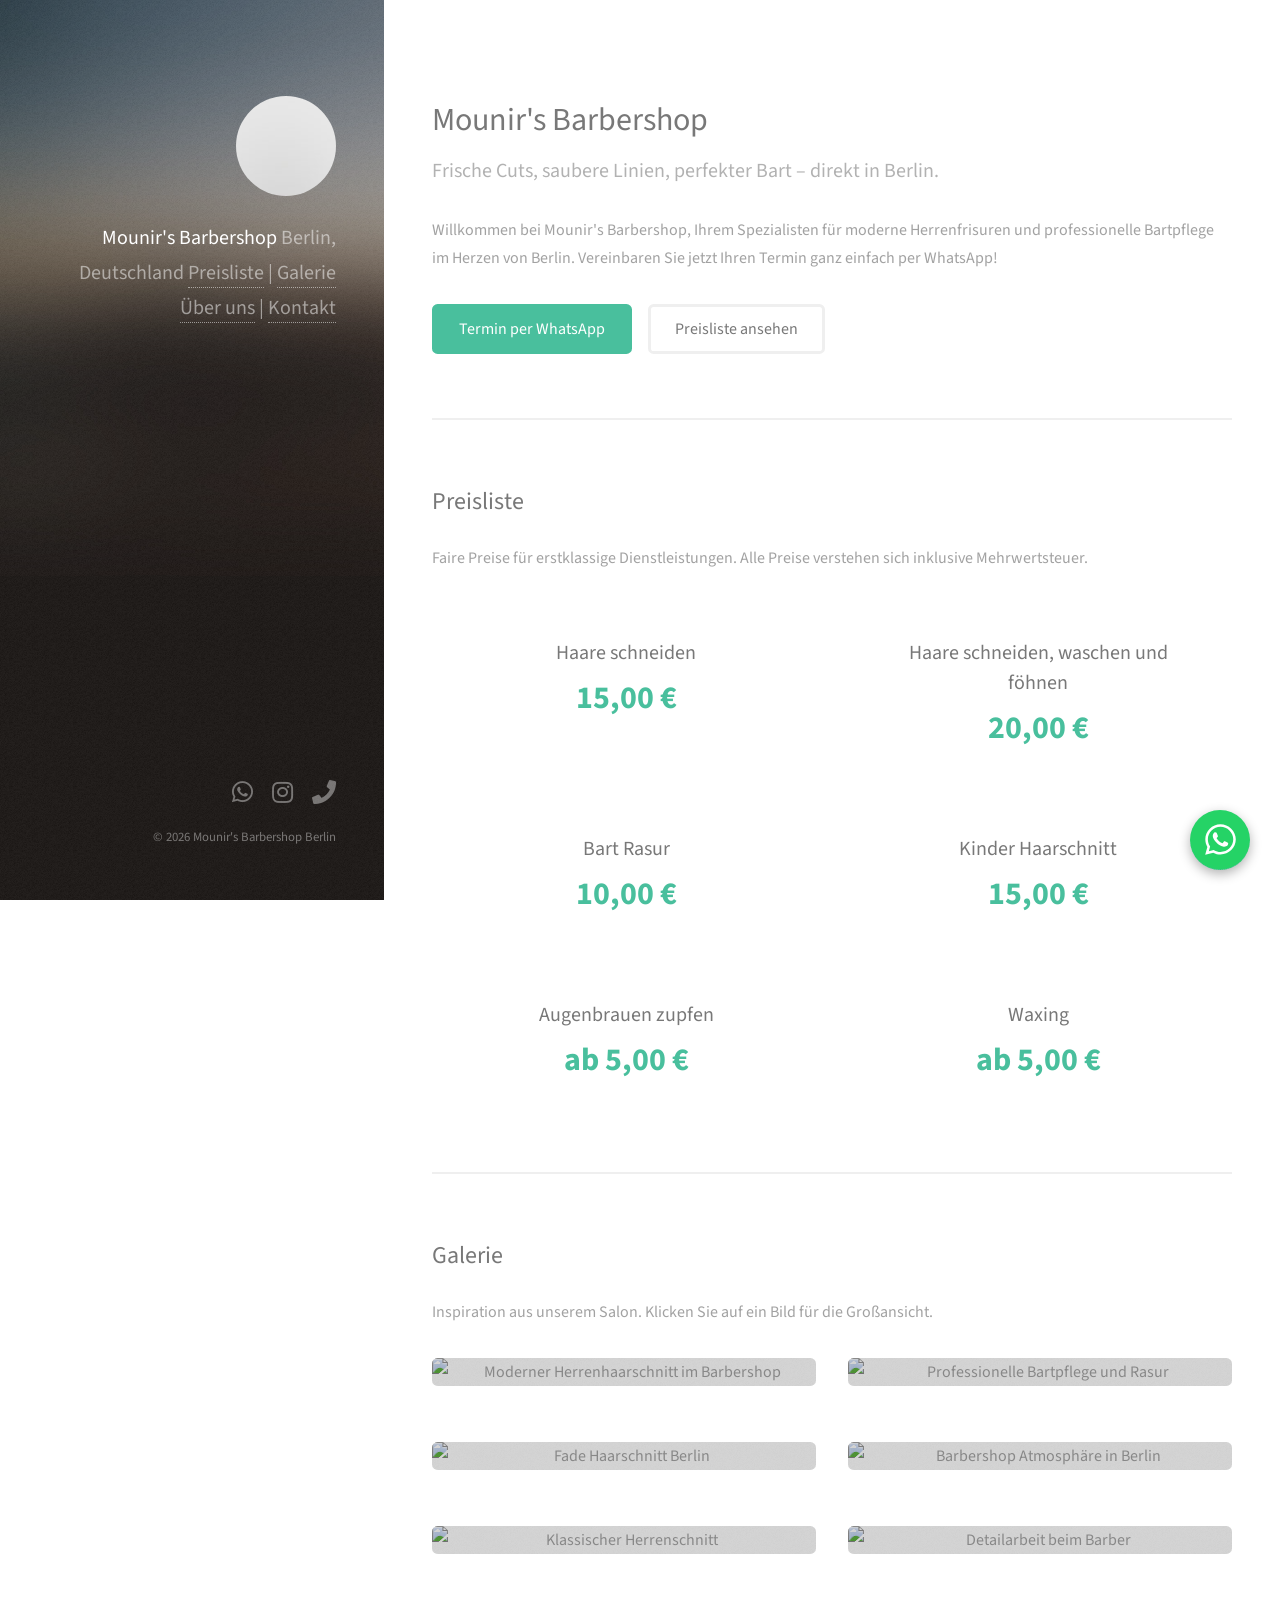
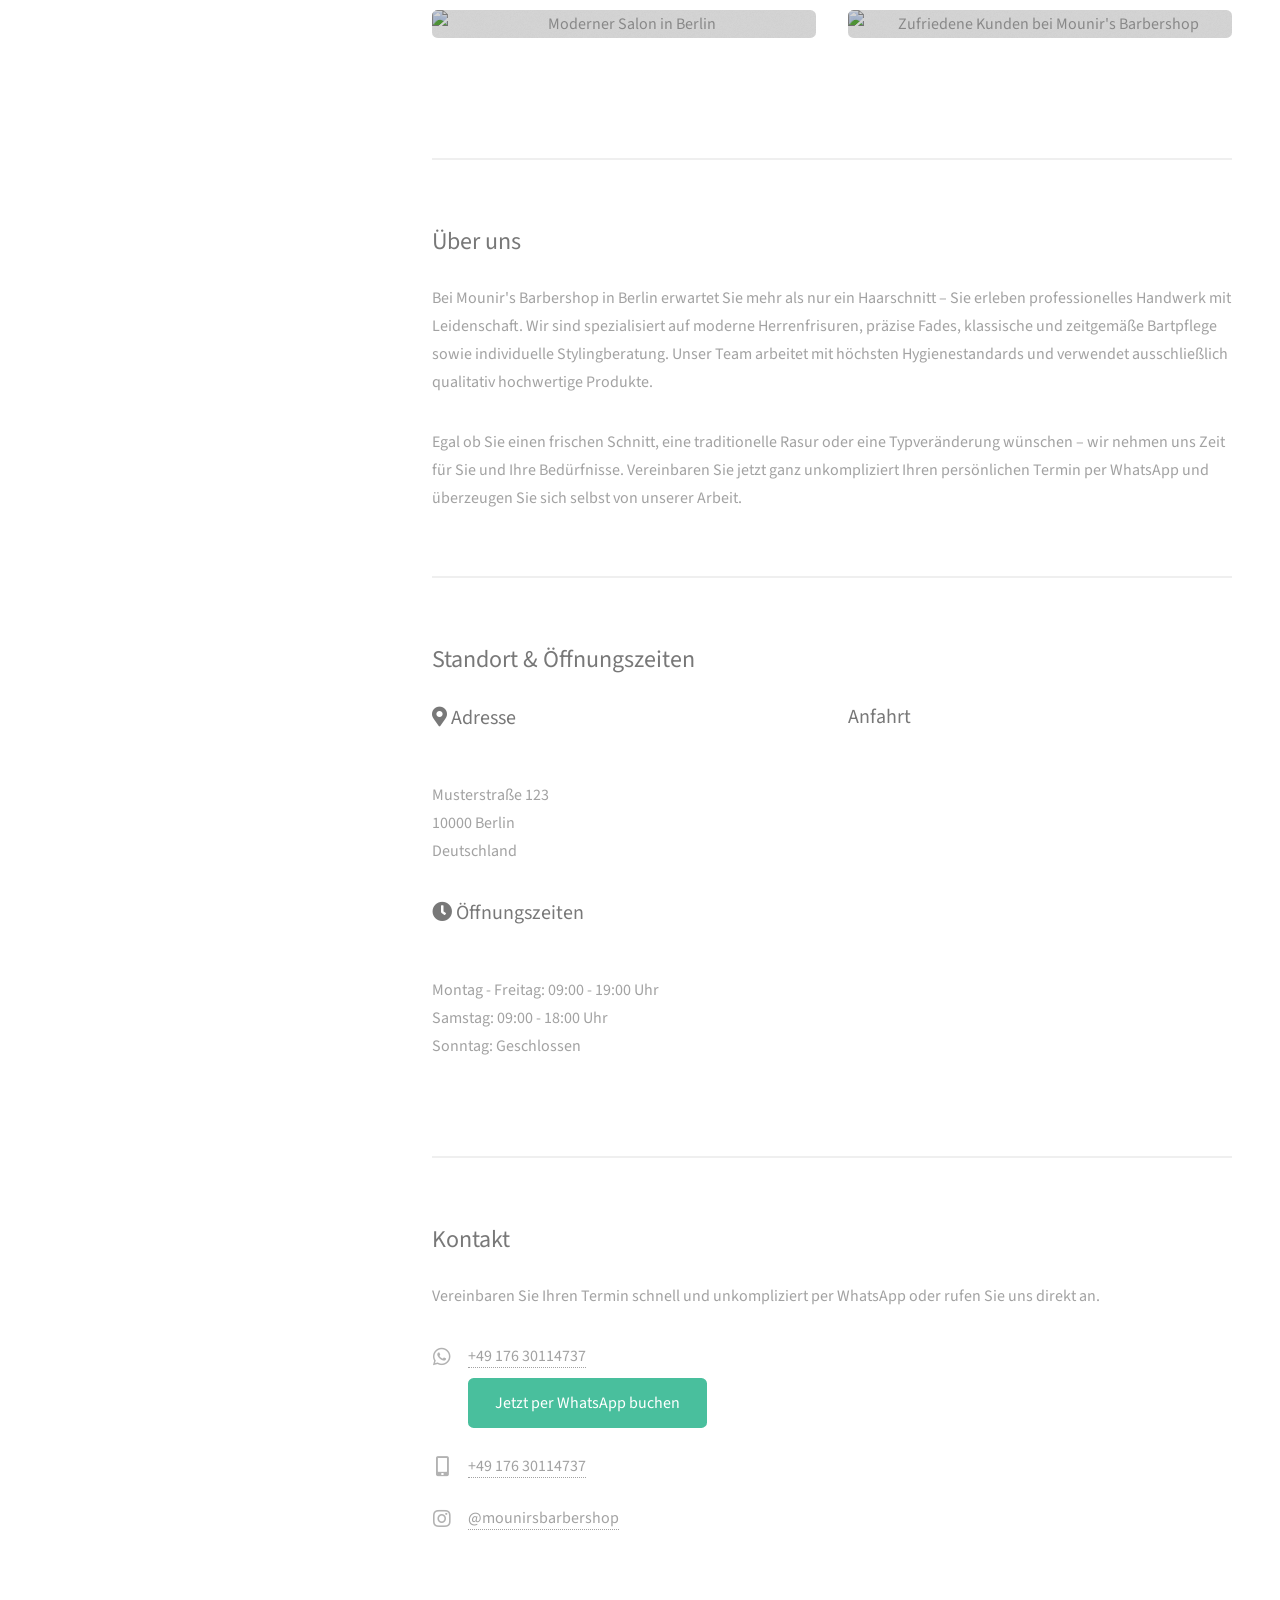
==== commit 4b609c5b: "asadsdas" ====
--- a/html5up-strata/index.html
+++ b/html5up-strata/index.html
@@ -685,7 +685,7 @@
 						<li><a href="tel:+4917630114737" class="icon solid fa-phone"><span class="label">Telefon</span></a></li>
 					</ul>
 					<ul class="copyright">
-						<li>&copy; 2026 Mounir's Barbershop Berlin</li><li>Design: <a href="http://html5up.net">HTML5 UP</a></li>
+					<li>&copy; 2026 Mounir's Barbershop Berlin</li>
 					</ul>
 				</div>
 			</footer>
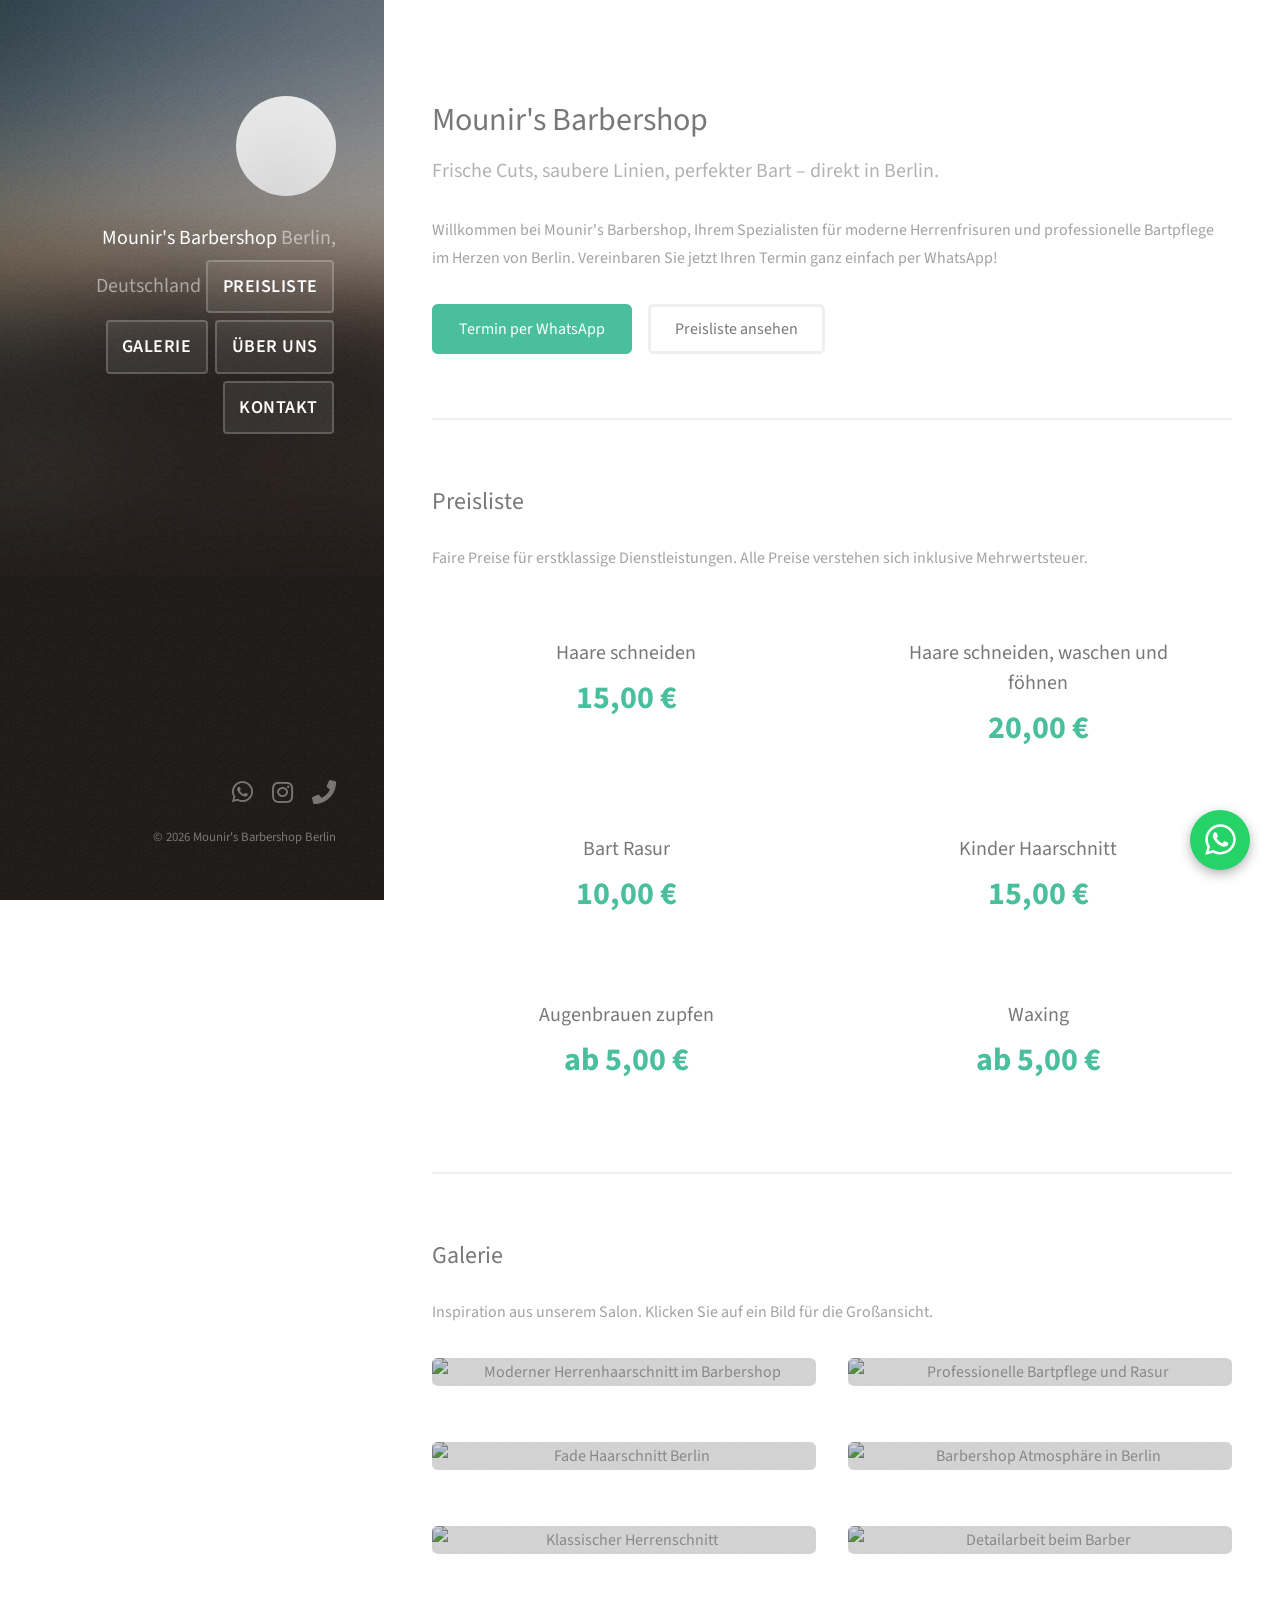
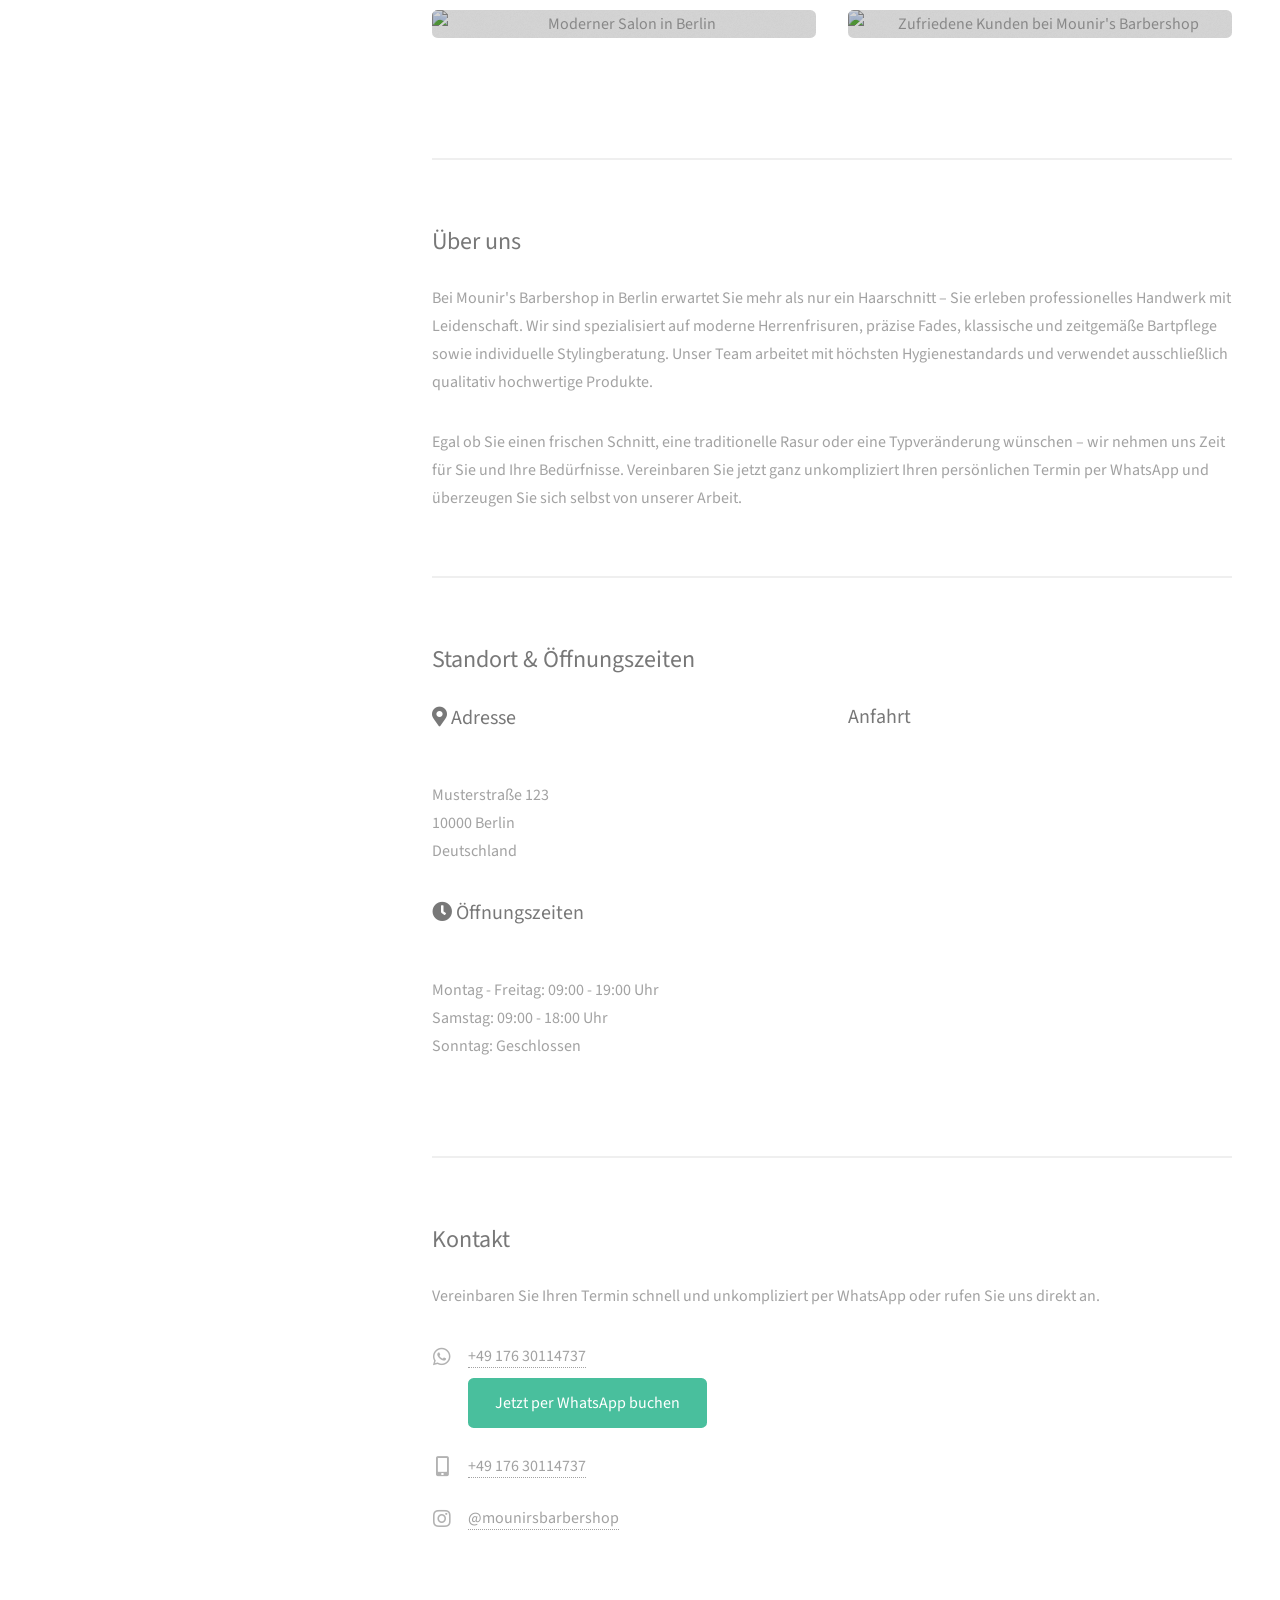
==== commit a17dbcc5: "5th commit" ====
--- a/html5up-strata/index.html
+++ b/html5up-strata/index.html
@@ -154,6 +154,30 @@
 			.gallery-item:hover {
 				opacity: 0.8;
 			}
+
+			/* Header Navigation Links */
+			#header h1 a {
+				display: inline-block;
+				padding: 0.4em 0.8em;
+				margin: 0.2em 0.1em;
+				background: rgba(255,255,255,0.08);
+				border: 2px solid rgba(255,255,255,0.2);
+				border-radius: 4px;
+				color: #ffffff;
+				text-decoration: none;
+				font-size: 0.9em;
+				font-weight: 600;
+				transition: all 0.3s ease;
+				text-transform: uppercase;
+				letter-spacing: 0.5px;
+			}
+			#header h1 a:hover {
+				background: rgba(73,191,157,0.3);
+				border-color: #49bf9d;
+				color: #49bf9d;
+				transform: translateY(-2px);
+				box-shadow: 0 4px 8px rgba(0,0,0,0.2);
+			}
 		</style>
 	</head>
 	<body class="is-preload">
@@ -163,9 +187,9 @@
 				<div class="inner">
 					<a href="#hero" class="image avatar"><img src="images/avatar.jpg" alt="Mounir's Barbershop Logo" /></a>
 					<h1><strong>Mounir's Barbershop</strong><br />
-					Berlin, Deutschland<br />
-					<a href="#preisliste">Preisliste</a> | <a href="#galerie">Galerie</a><br />
-					<a href="#ueber-uns">Über uns</a> | <a href="#kontakt">Kontakt</a></h1>
+				Berlin, Deutschland<br /><br />
+				<a href="#preisliste">Preisliste</a> <a href="#galerie">Galerie</a><br />
+				<a href="#ueber-uns">Über uns</a> <a href="#kontakt">Kontakt</a></h1>
 				</div>
 			</header>
 
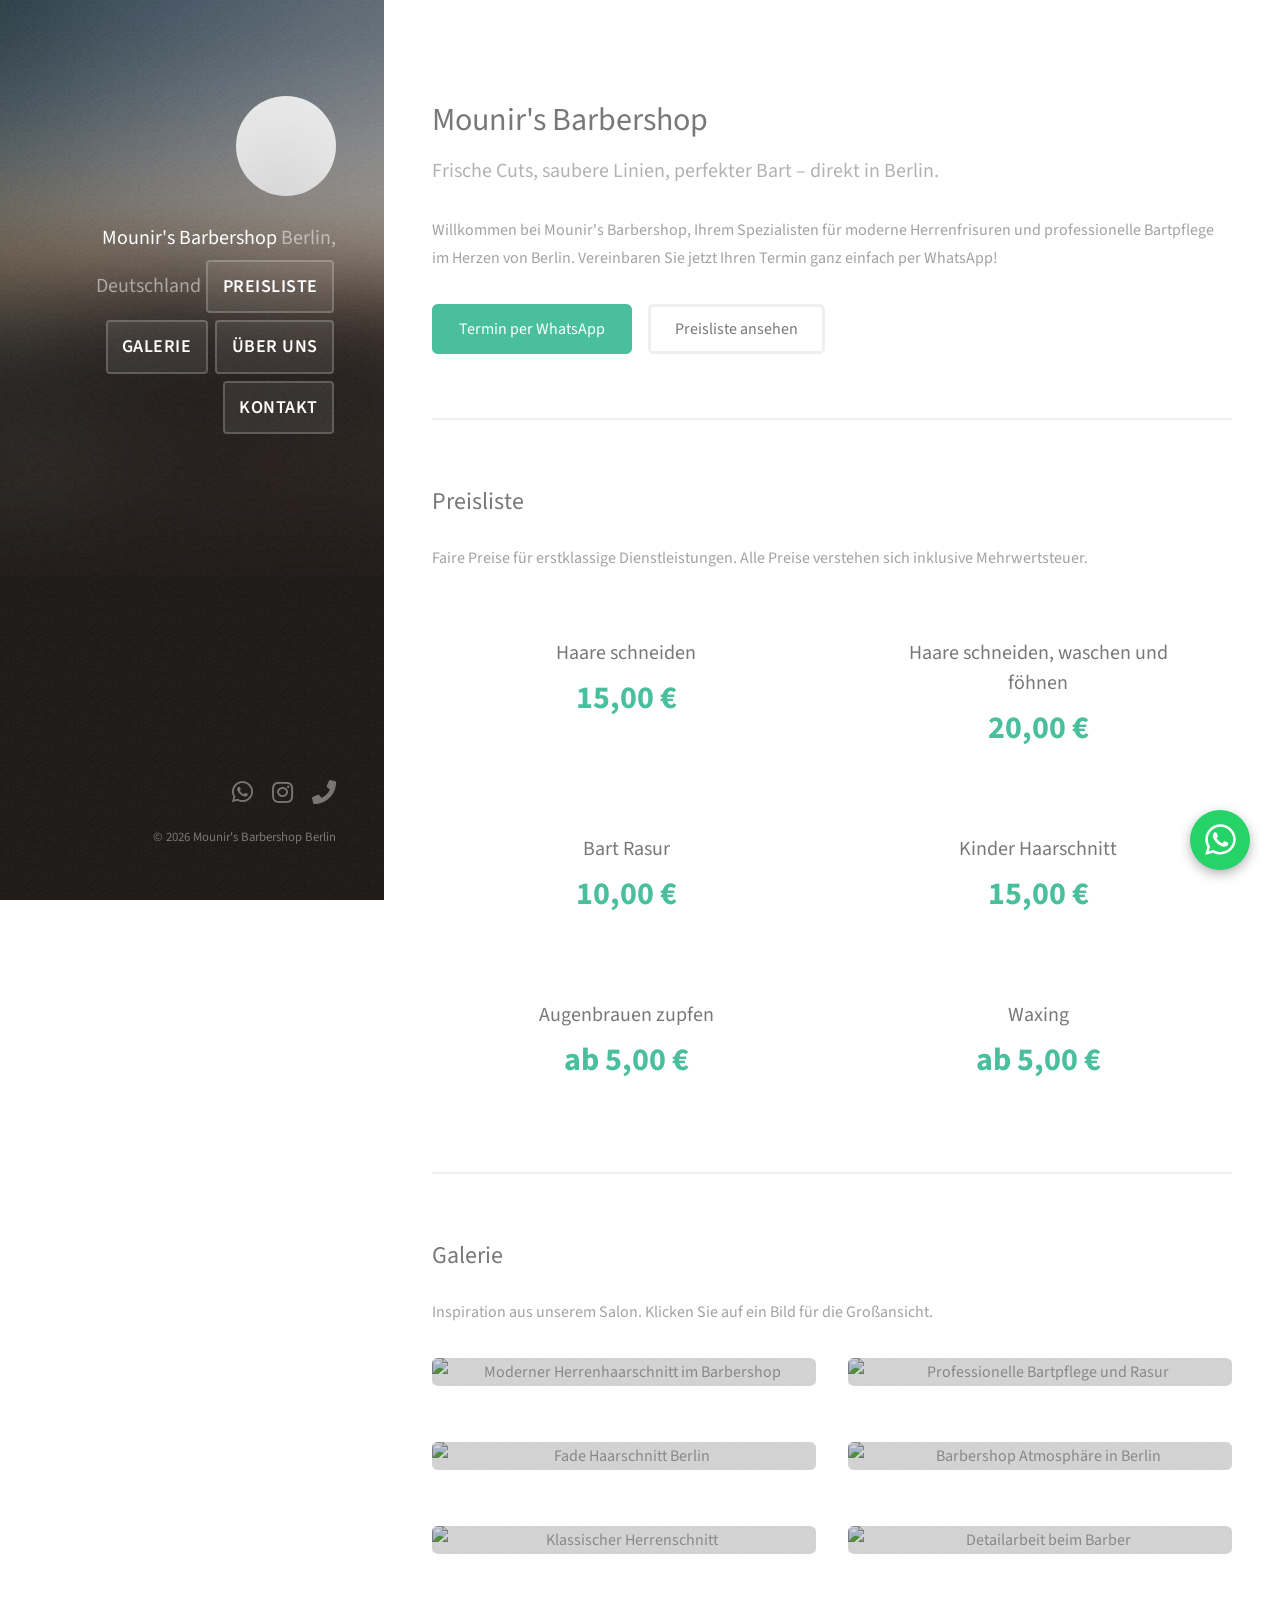
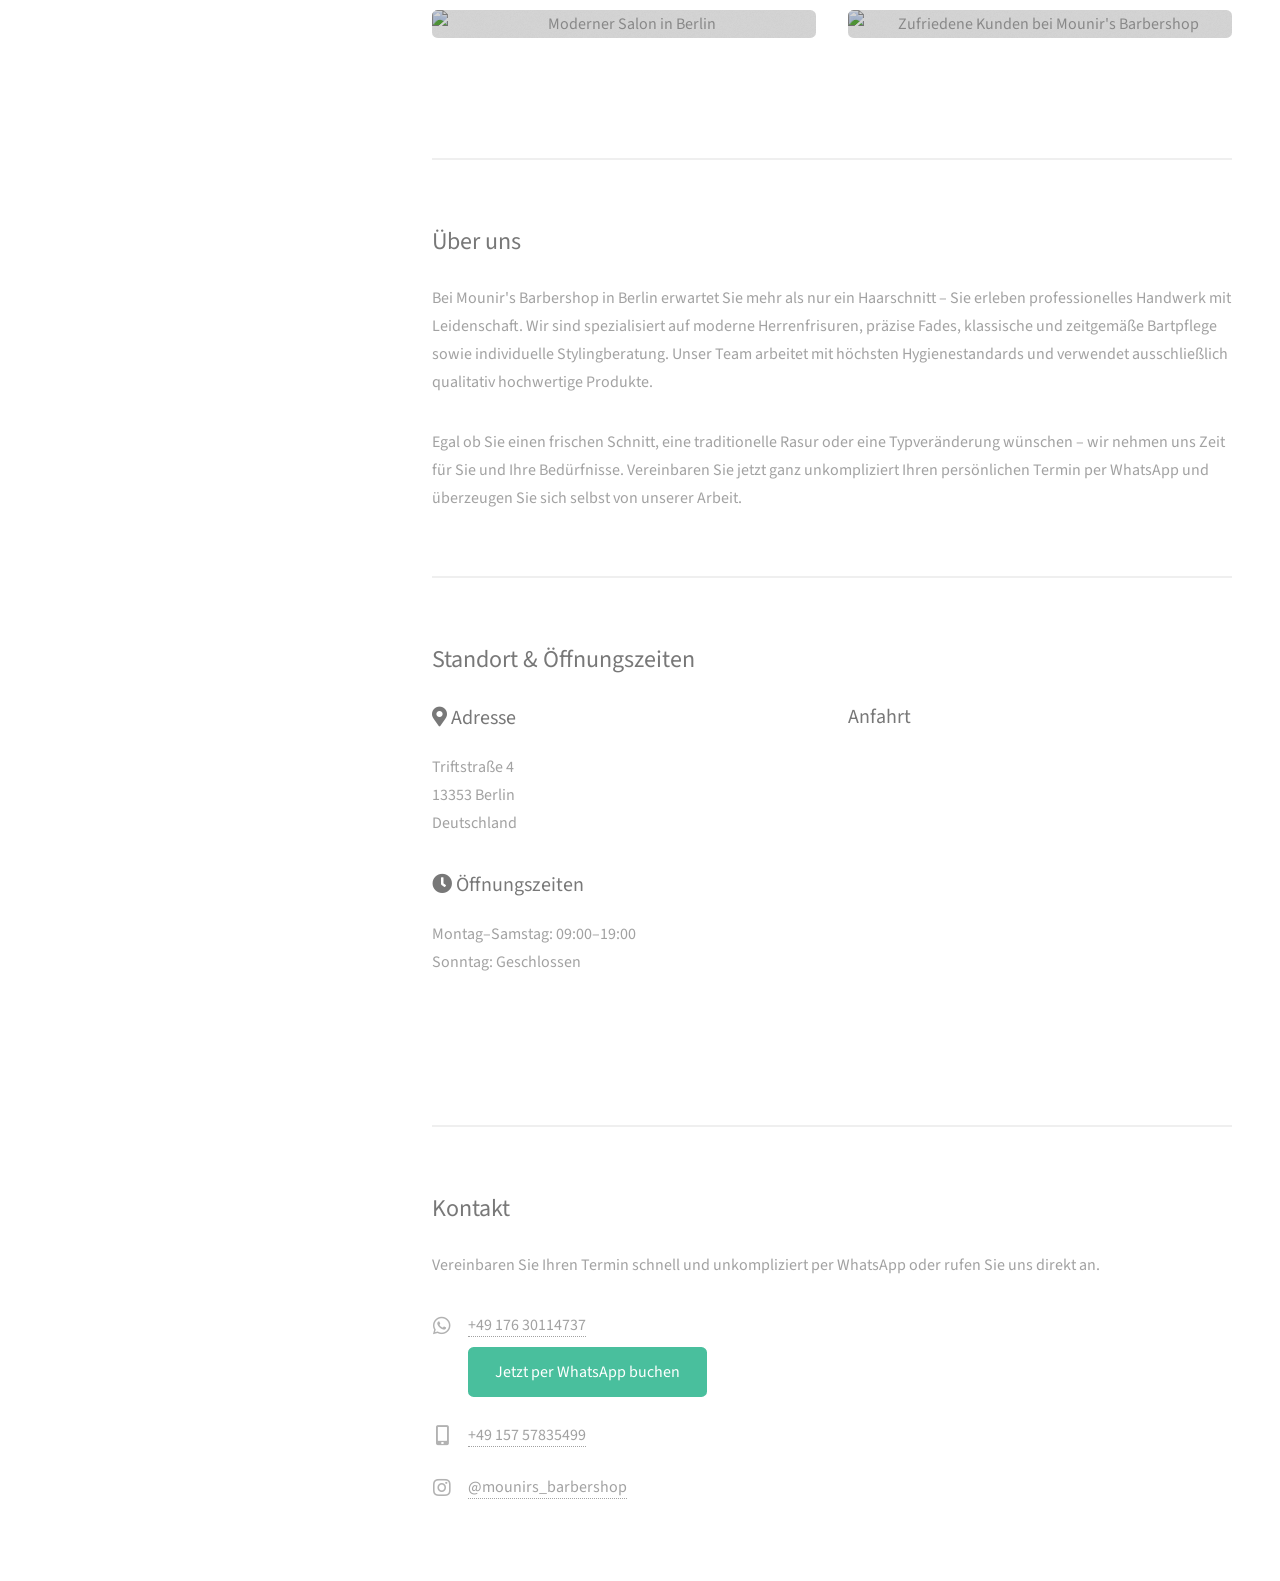
==== commit 54ee971a: "assassdd" ====
--- a/html5up-strata/index.html
+++ b/html5up-strata/index.html
@@ -303,24 +303,21 @@
 							<div class="col-6 col-12-small">
 								<h3><i class="icon solid fa-map-marker-alt"></i> Adresse</h3>
 								<p>
-									<!-- TODO: Adresse hier einfügen --><br />
-									Musterstraße 123<br />
-									10000 Berlin<br />
-									Deutschland
-								</p>
-								<h3><i class="icon solid fa-clock"></i> Öffnungszeiten</h3>
-								<p>
-									<!-- TODO: Öffnungszeiten hier einfügen --><br />
-									Montag - Freitag: 09:00 - 19:00 Uhr<br />
-									Samstag: 09:00 - 18:00 Uhr<br />
+								Triftstraße 4<br />
+								13353 Berlin<br />
+								Deutschland
+							</p>
+							<h3><i class="icon solid fa-clock"></i> Öffnungszeiten</h3>
+							<p>
+								Montag–Samstag: 09:00–19:00<br />
 									Sonntag: Geschlossen
 								</p>
 							</div>
 							<div class="col-6 col-12-small">
 								<h3>Anfahrt</h3>
-								<!-- TODO: Google Maps iframe src hier einfügen -->
-								<iframe 
-									src="" 
+							<!-- Google Maps einbetten: Google Maps öffnen -> Standort suchen -> Teilen -> Karte einbetten -> iframe src hier kopieren -->
+							<iframe 
+								src="https://www.google.com/maps?q=Triftstra%C3%9Fe%204%2C%2013353%20Berlin&output=embed" 
 									width="100%" 
 									height="300" 
 									style="border:0;" 
@@ -346,13 +343,12 @@
 										<a href="https://wa.me/4917630114737?text=Hallo%2C%20ich%20m%C3%B6chte%20einen%20Termin%20bei%20Mounir%27s%20Barbershop%20buchen.%20Bitte%20schlagen%20Sie%20mir%20freie%20Zeiten%20vor." class="button primary" target="_blank" rel="noopener noreferrer" style="margin-top: 0.5rem;">Jetzt per WhatsApp buchen</a>
 									</li>
 									<li>
-										<h3 class="icon solid fa-mobile-alt"><span class="label">Telefon</span></h3>
-										<a href="tel:+4917630114737">+49 176 30114737</a>
+										<h3 class="icon solid fa-mobile-alt"><span class="label">Telefon (nur Anrufe)</span></h3>
+										<a href="tel:+4915757835499">+49 157 57835499</a>
 									</li>
 									<li>
 										<h3 class="icon brands fa-instagram"><span class="label">Instagram</span></h3>
-										<a href="#" target="_blank" rel="noopener noreferrer">@mounirsbarbershop</a>
-										<!-- TODO: Instagram-Link einfügen -->
+										<a href="https://www.instagram.com/mounirs_barbershop/" target="_blank" rel="noopener noreferrer">@mounirs_barbershop</a>
 									</li>
 								</ul>
 							</div>
@@ -705,8 +701,8 @@
 				<div class="inner">
 					<ul class="icons">
 						<li><a href="https://wa.me/4917630114737" class="icon brands fa-whatsapp" target="_blank" rel="noopener noreferrer"><span class="label">WhatsApp</span></a></li>
-						<li><a href="#" class="icon brands fa-instagram" target="_blank" rel="noopener noreferrer"><span class="label">Instagram</span></a></li>
-						<li><a href="tel:+4917630114737" class="icon solid fa-phone"><span class="label">Telefon</span></a></li>
+						<li><a href="https://www.instagram.com/mounirs_barbershop/" class="icon brands fa-instagram" target="_blank" rel="noopener noreferrer"><span class="label">Instagram</span></a></li>
+						<li><a href="tel:+4915757835499" class="icon solid fa-phone"><span class="label">Telefon</span></a></li>
 					</ul>
 					<ul class="copyright">
 					<li>&copy; 2026 Mounir's Barbershop Berlin</li>
